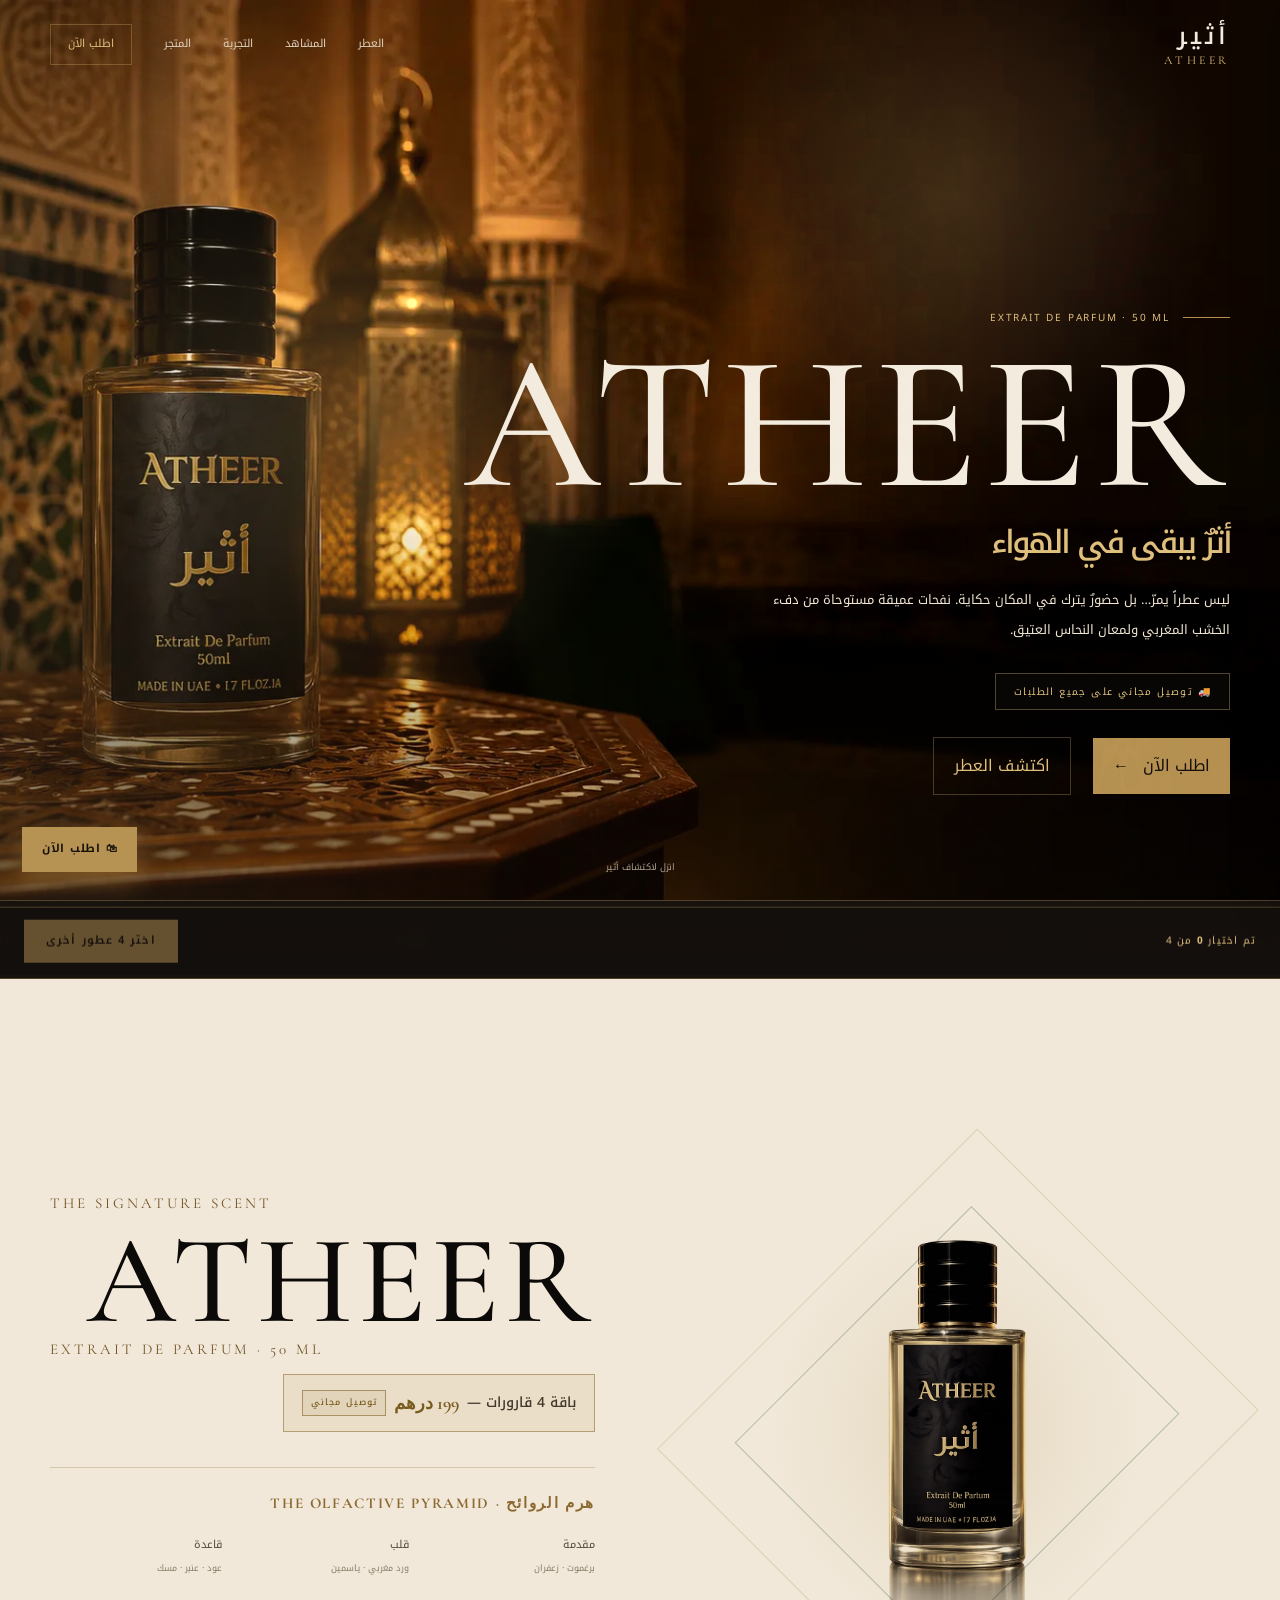
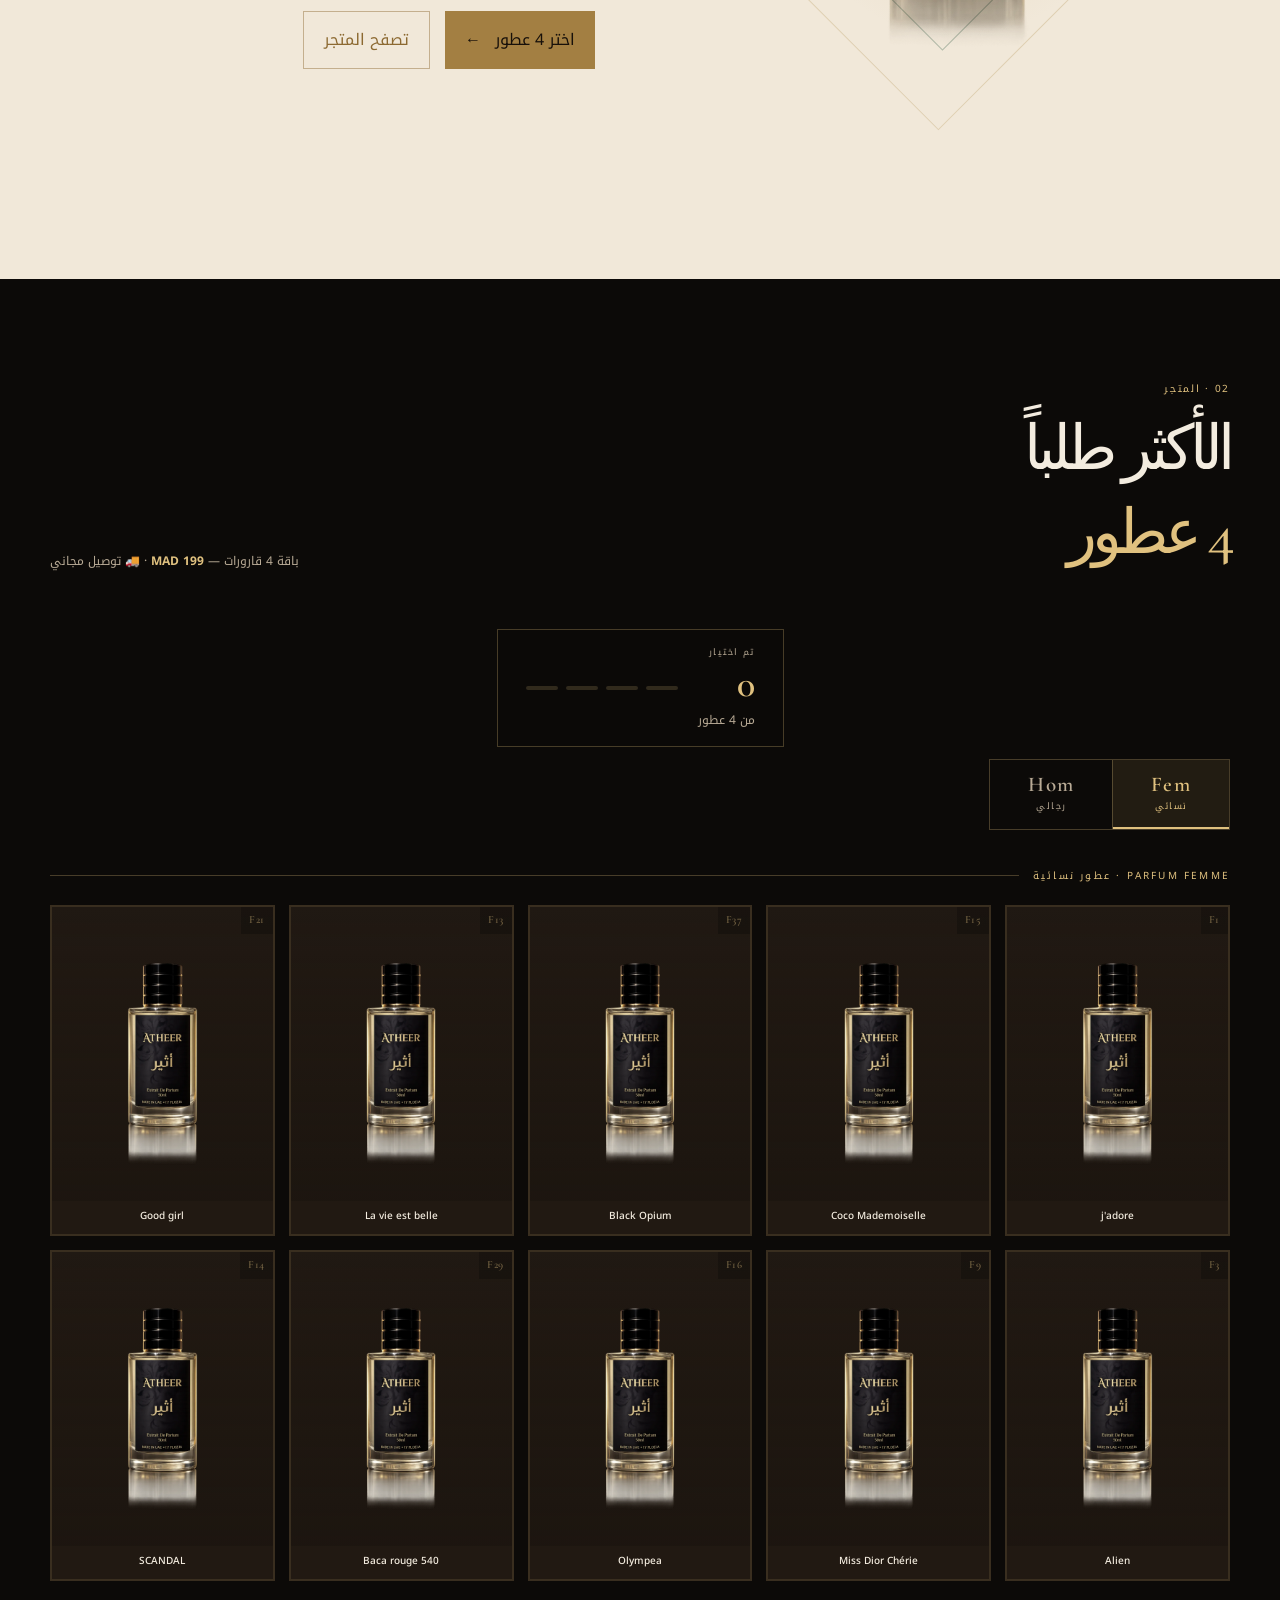
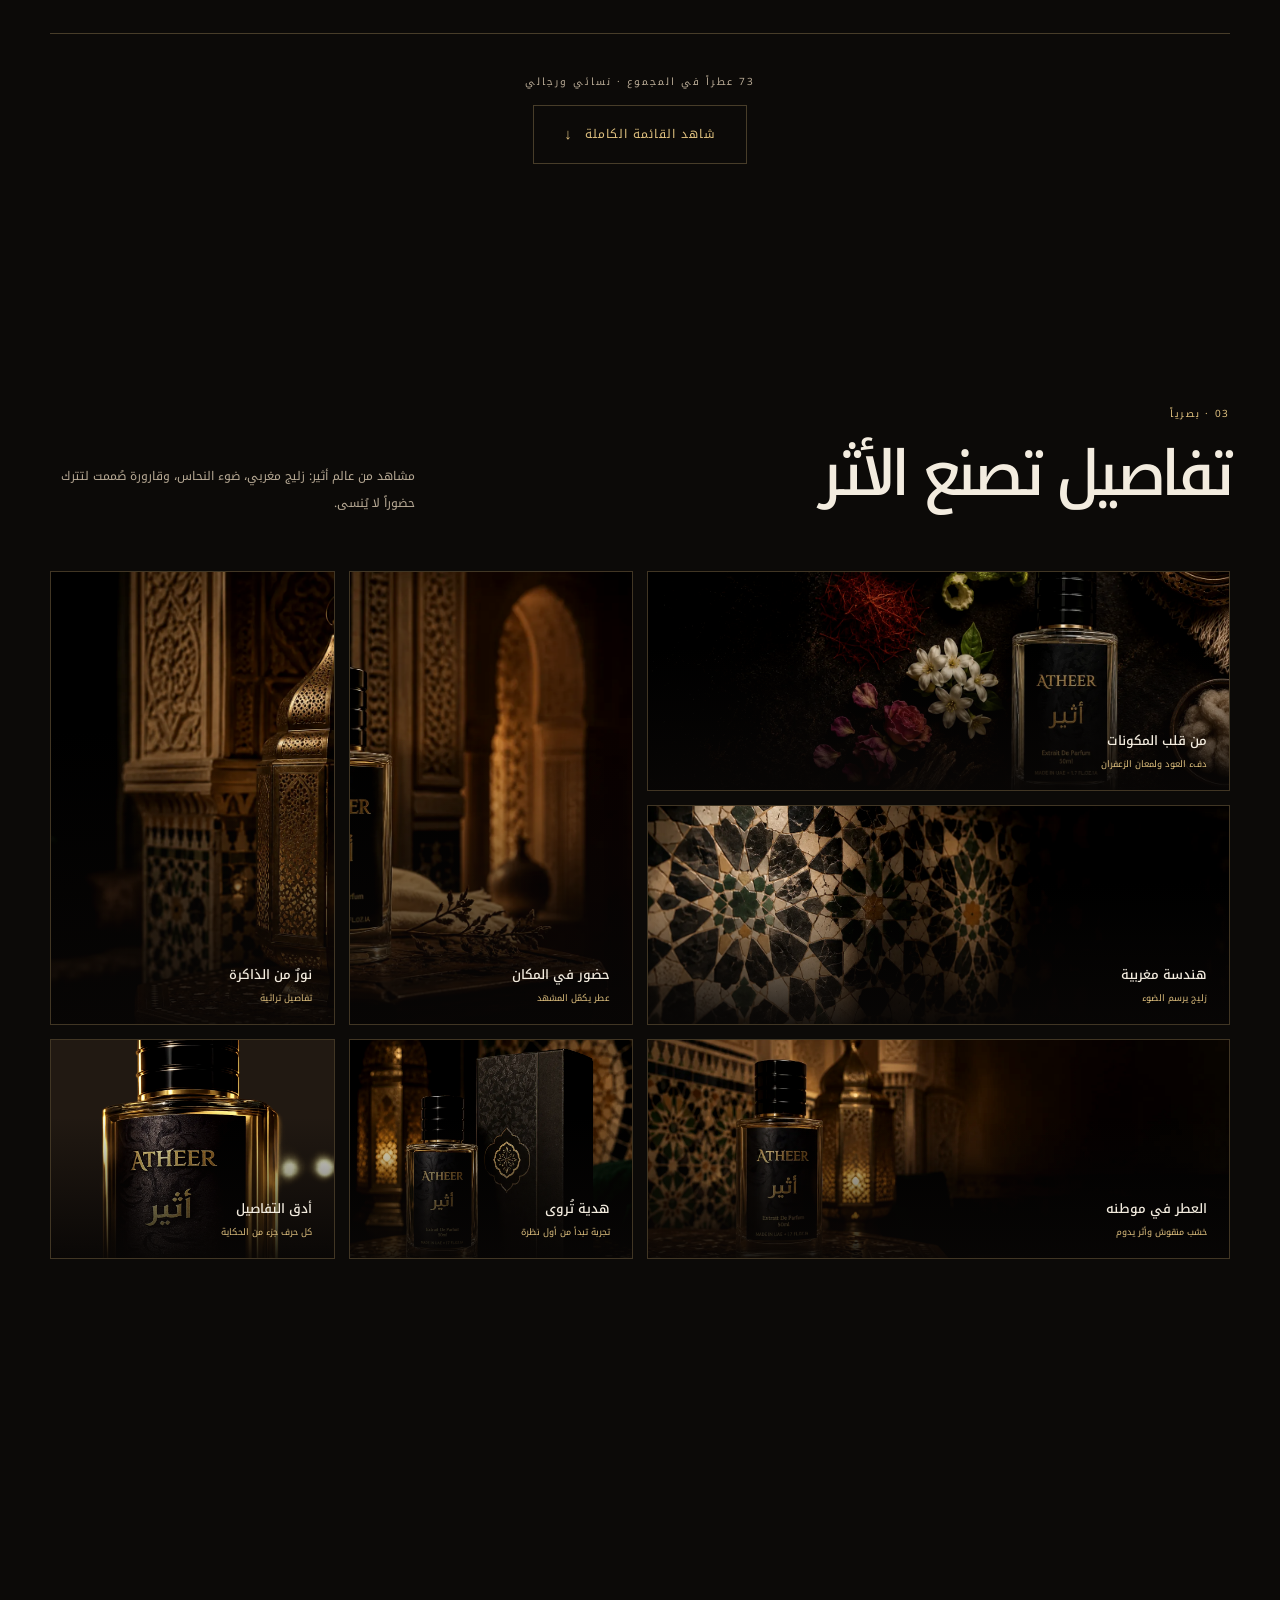
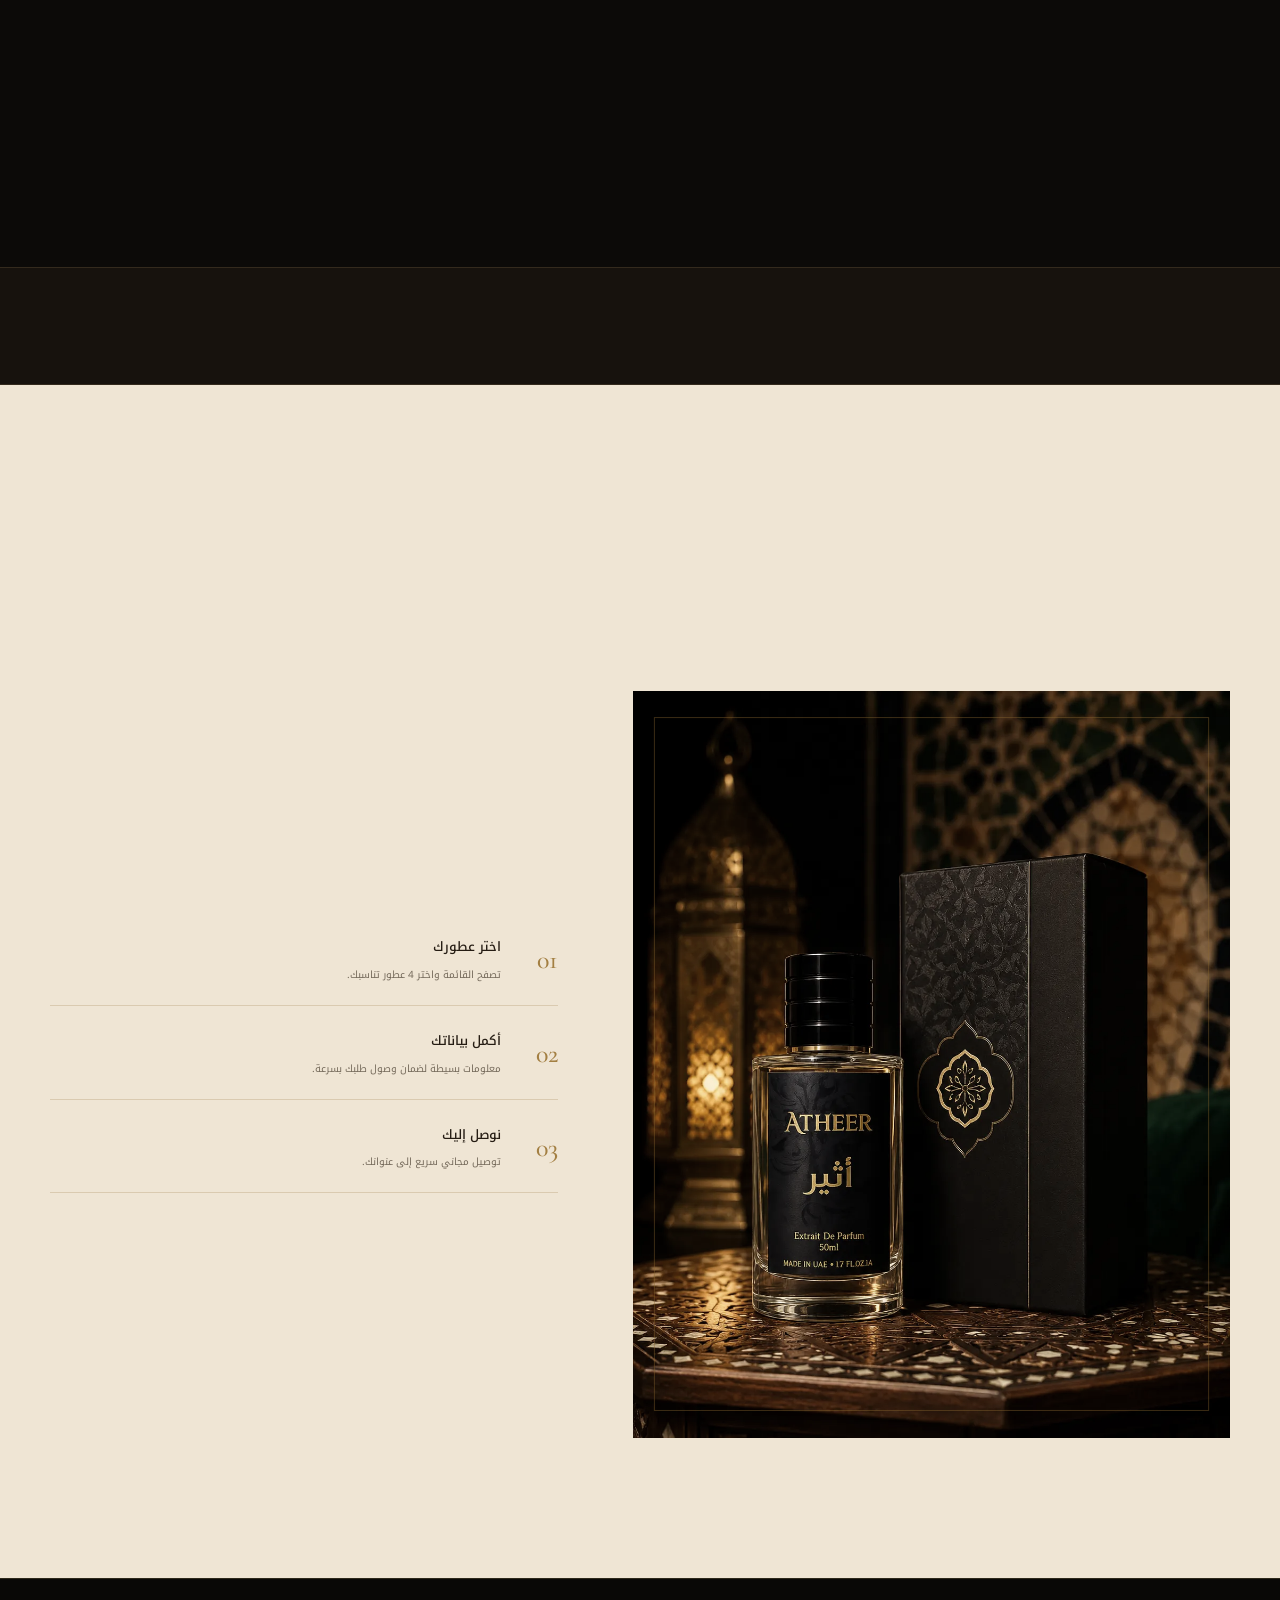
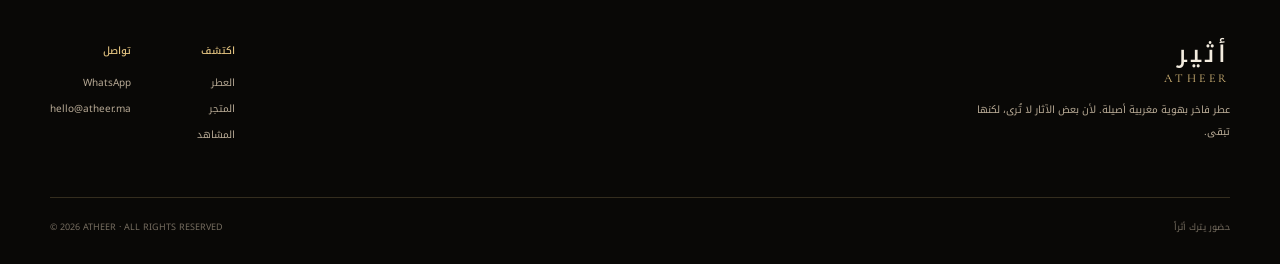
==== index.html @ 9c3ef802 "إصلاح شريط التمرير والألوان في قسم العطر" ====
<!doctype html>
<html lang="ar" dir="rtl">
  <head>
    <meta charset="UTF-8" />
    <meta name="viewport" content="width=device-width, initial-scale=1.0" />
    <meta name="theme-color" content="#0c0a08" />
    <meta name="description" content="أثير — عطر فاخر بهوية مغربية أصيلة. أثر يبقى في الهواء." />
    <title>أثير | أثر يبقى في الهواء</title>
    <link rel="preconnect" href="https://fonts.googleapis.com" />
    <link rel="preconnect" href="https://fonts.gstatic.com" crossorigin />
    <link href="https://fonts.googleapis.com/css2?family=Cormorant+Garamond:wght@500;600;700&family=Noto+Kufi+Arabic:wght@400;500;600;700&display=swap" rel="stylesheet" />
    <style>
      :root {
        --ink: #0c0a08;
        --ink-soft: #17120d;
        --ink-card: #211912;
        --cream: #f3ecdf;
        --muted: #b9ab96;
        --gold: #b79353;
        --gold-light: #e0c17f;
        --jade: #5d7c67;
        --line: rgba(224,193,127,0.28);
        --shadow: 0 26px 70px rgba(0,0,0,0.38);
        --radius: 0;
      }

      *,*::before,*::after { box-sizing: border-box; }
      html { scroll-behavior: smooth; }
      body { margin:0; overflow-x:hidden; background:var(--ink); color:var(--cream); font-family:"Noto Kufi Arabic",sans-serif; line-height:1.9; }
      body.menu-open { overflow:hidden; }
      a { color:inherit; text-decoration:none; }
      button { color:inherit; font:inherit; cursor:pointer; border:0; }
      .container { width:min(1180px,calc(100% - 56px)); margin:0 auto; }
      .serif { font-family:"Cormorant Garamond",serif; }
      img { display:block; max-width:100%; }

      /* ── Grain overlay ── */
      .grain { position:fixed; inset:0; z-index:20; pointer-events:none; opacity:.045; background-image:url("assets/webp/zellige-detail.webp"); background-size:720px; mix-blend-mode:soft-light; }

      /* ── Header ── */
      header { position:fixed; inset:0 0 auto; z-index:50; padding:23px 0; border-bottom:1px solid transparent; transition:.35s ease; }
      header.scrolled { padding:14px 0; border-color:rgba(224,193,127,.14); background:rgba(12,10,8,.92); backdrop-filter:blur(18px); }
      .nav { display:flex; align-items:center; justify-content:space-between; }
      .logo { display:inline-flex; flex-direction:column; line-height:1; }
      .logo strong { font-size:25px; font-weight:500; letter-spacing:.15em; }
      .logo small { margin-top:6px; color:var(--gold-light); direction:ltr; font-family:"Cormorant Garamond",serif; font-size:12px; letter-spacing:.3em; text-align:right; }
      .nav-links { display:flex; align-items:center; gap:32px; color:#ded3c0; font-size:11px; }
      .nav-links a { position:relative; transition:color .25s; }
      .nav-links a::after { position:absolute; right:0; bottom:-8px; width:0; height:1px; background:var(--gold-light); content:""; transition:width .3s; }
      .nav-links a:hover { color:var(--gold-light); }
      .nav-links a:hover::after { width:100%; }
      .nav-cta { padding:9px 17px; border:1px solid var(--line) !important; color:var(--gold-light); }
      .nav-cta::after { display:none !important; }
      .menu-toggle { display:none; padding:8px; background:none; color:var(--gold-light); font-size:21px; }

      /* ── Hero ── */
      .hero { position:relative; min-height:100svh; display:flex; align-items:flex-end; isolation:isolate; overflow:hidden; }
      .hero::before { position:absolute; inset:0; z-index:-2; background: linear-gradient(90deg,rgba(12,10,8,.5) 5%,rgba(12,10,8,.2) 47%,rgba(12,10,8,.04) 100%), linear-gradient(0deg,rgba(12,10,8,.58),rgba(12,10,8,.01) 67%), url("assets/webp/hero-atheer.webp") center/cover no-repeat; content:""; filter:brightness(1.7) saturate(1.08) contrast(1.06); }
      .hero::after { position:absolute; inset:0; z-index:-1; background: radial-gradient(circle at 28% 47%,rgba(224,193,127,.2),transparent 28%), radial-gradient(circle at 75% 22%,rgba(224,193,127,.18),transparent 22%), linear-gradient(90deg,rgba(224,193,127,.08),transparent 42%); content:""; mix-blend-mode:screen; }
      .hero-content { width:min(1180px,calc(100% - 56px)); margin:0 auto; padding-bottom:105px; }
      .eyebrow { display:flex; align-items:center; gap:13px; color:var(--gold-light); font-size:10px; letter-spacing:.18em; }
      .eyebrow::before { width:47px; height:1px; background:var(--gold); content:""; flex-shrink:0; }
      h1 { margin:28px 0 18px; color:var(--cream); font-size:clamp(86px,15vw,192px); font-weight:500; line-height:.72; letter-spacing:.03em; }
      h1 small { display:block; margin-top:25px; color:var(--gold-light); font-family:"Noto Kufi Arabic",sans-serif; font-size:clamp(17px,3vw,32px); letter-spacing:-.08em; line-height:1.5; }
      .hero-copy { max-width:470px; color:#f1e6d3; font-size:13px; line-height:2.35; text-shadow:0 2px 16px rgba(0,0,0,.55); }
      .hero-actions { display:flex; align-items:center; gap:22px; margin-top:27px; flex-wrap:wrap; }
      .hero-delivery-badge { display:inline-flex; align-items:center; gap:8px; margin-top:14px; padding:8px 18px; border:1px solid rgba(224,193,127,.35); background:rgba(12,10,8,.6); backdrop-filter:blur(8px); color:var(--gold-light); font-size:10px; letter-spacing:.14em; }

      /* ── Buttons ── */
      .gold-button,.ghost-button { display:inline-flex; align-items:center; gap:14px; padding:13px 20px; transition:.3s ease; font-family:"Noto Kufi Arabic",sans-serif; }
      .gold-button { background:var(--gold); color:#17100a; border:0; }
      .gold-button:hover { background:var(--gold-light); transform:translateY(-2px); }
      .ghost-button { border:1px solid var(--line); color:var(--gold-light); background:none; }
      .ghost-button:hover { border-color:var(--gold-light); background:rgba(224,193,127,.08); }

      /* ── CTA Strip ── */
      .cta-strip { padding:28px 0; background:var(--ink-soft); border-top:1px solid var(--line); border-bottom:1px solid var(--line); overflow:hidden; }
      .cta-strip-track { display:flex; gap:54px; animation:marquee 22s linear infinite; white-space:nowrap; width:max-content; }
      .cta-strip-track span { color:var(--gold-light); font-size:11px; letter-spacing:.15em; display:inline-flex; align-items:center; gap:18px; }
      .cta-strip-track span::after { width:5px; height:5px; background:var(--gold); content:""; border-radius:50%; display:inline-block; }
      @keyframes marquee { from{transform:translateX(0)} to{transform:translateX(-50%)} }

      /* ── Sections ── */
      .section { position:relative; padding:140px 0; }
      .section-dark { background:var(--ink); }
      .section-soft { background:#f1e8d9; color:var(--ink); }
      .section-heading { display:flex; align-items:flex-end; justify-content:space-between; gap:30px; margin-bottom:54px; }
      .section-label { color:var(--gold-light); font-size:10px; letter-spacing:.17em; }
      .section-soft .section-label { color:#8c6931; }
      .section-title { margin:10px 0 0; font-size:clamp(32px,5vw,62px); font-weight:500; line-height:1.35; letter-spacing:-.08em; }
      .section-intro { max-width:365px; margin:0; color:var(--muted); font-size:12px; line-height:2.25; }
      .section-soft .section-intro { color:#756a5b; }

      /* ── Product section ── */
      .product-wrap { display:grid; grid-template-columns:1fr 1fr; gap:90px; align-items:center; }
      .product-visual { position:relative; min-height:620px; display:grid; place-items:center; background:radial-gradient(ellipse at center,rgba(185,153,93,.2),transparent 48%); }
      .product-visual::before,.product-visual::after { position:absolute; border:1px solid rgba(185,153,93,.32); content:""; transform:rotate(45deg); }
      .product-visual::before { width:73%; height:73%; }
      .product-visual::after { width:54%; height:54%; border-color:rgba(93,124,103,.42); }
      .product-shot { position:relative; z-index:1; width:min(61%,390px); aspect-ratio:3/5; object-fit:cover; filter:saturate(.75) contrast(1.1); mix-blend-mode:multiply; }
      .product-subtitle { color:#735528; font-family:"Cormorant Garamond",serif; font-size:15px; letter-spacing:.2em; direction:ltr; }
      .product-name { margin:11px 0 0; color:var(--ink); font-family:"Cormorant Garamond",serif; font-size:clamp(76px,10vw,126px); font-weight:500; line-height:.85; letter-spacing:.04em; }
      .notes { margin-top:35px; padding-top:21px; border-top:1px solid rgba(140,105,49,.28); }
      .notes h3 { margin:0 0 17px; color:#8c6931; font-family:"Cormorant Garamond",serif; font-size:15px; letter-spacing:.11em; direction:ltr; text-align:right; }
      .note-grid { display:grid; grid-template-columns:repeat(3,1fr); gap:14px; }
      .note-grid div { color:#554a3d; font-size:11px; }
      .note-grid small { display:block; margin-top:5px; color:#8b7d69; font-size:9px; line-height:1.8; }
      .product-actions { display:flex; gap:15px; margin-top:34px; flex-wrap:wrap; }
      .section-soft .gold-button { background:#a37f42; }
      .section-soft .ghost-button { border-color:rgba(140,105,49,.45); color:#8c6931; }
      .price-bundle { display:inline-flex; align-items:center; flex-wrap:wrap; gap:8px; padding:11px 18px; border:1px solid rgba(140,105,49,.55); background:rgba(183,147,83,.12); font-size:14px; color:#403629; font-weight:500; margin-top:10px; }
      .price-bundle b { color:var(--gold-light); font-size:18px; font-family:"Cormorant Garamond",serif; }
      .delivery-tag { font-size:9px; letter-spacing:.12em; color:var(--gold); padding:3px 8px; border:1px solid rgba(183,147,83,.4); }
      .section-soft .price-bundle b { color:#7a5c1e; }
      .section-soft .delivery-tag { color:#7a5c1e; border-color:rgba(122,92,30,.55); background:rgba(122,92,30,.08); }

      /* ── Gallery ── */
      .gallery { padding:140px 0; background:var(--ink); }
      .gallery-grid { display:grid; grid-template-columns:repeat(12,1fr); grid-auto-rows:220px; gap:14px; }
      .gallery-card { position:relative; min-height:0; margin:0; overflow:hidden; border:1px solid rgba(224,193,127,.17); background:var(--ink-card); }
      .gallery-card img { width:100%; height:100%; object-fit:cover; filter:saturate(.82) contrast(1.06); transition:transform .8s cubic-bezier(.2,.7,.2,1),filter .8s ease; }
      .gallery-card:hover img { transform:scale(1.045); filter:saturate(1) contrast(1.08); }
      .gallery-card::after { position:absolute; inset:0; background:linear-gradient(180deg,transparent 35%,rgba(8,6,5,.92)); content:""; pointer-events:none; }
      .gallery-card figcaption { position:absolute; right:22px; bottom:17px; left:22px; z-index:1; display:flex; flex-direction:column; gap:2px; }
      .gallery-card strong { color:var(--cream); font-size:13px; font-weight:500; }
      .gallery-card span { color:var(--gold-light); font-size:9px; }
      .gallery-wide { grid-column:span 6; }
      .gallery-tall { grid-column:span 3; grid-row:span 2; }
      .gallery-square { grid-column:span 3; }

      /* ── Trust bar ── */
      .trust { padding:38px 0; border-top:1px solid rgba(224,193,127,.14); border-bottom:1px solid rgba(224,193,127,.14); background:var(--ink-soft); }
      .trust-grid { display:grid; grid-template-columns:repeat(4,1fr); gap:28px; }
      .trust-item { display:flex; align-items:center; gap:14px; padding-right:20px; border-right:1px solid var(--line); }
      .trust-item:first-child { border-right:0; padding-right:0; }
      .trust-icon { color:var(--gold-light); font-size:21px; }
      .trust-item b { display:block; font-size:11px; font-weight:500; }
      .trust-item small { display:block; margin-top:2px; color:var(--muted); font-size:8px; }

      /* ── Experience ── */
      .experience { padding:140px 0; background:#efe5d4; color:var(--ink); }
      .experience .section-title,.experience h2 { color:var(--ink); }
      .experience .section-intro { color:#756a5b; }
      .experience-grid { display:grid; grid-template-columns:1fr .85fr; gap:75px; align-items:center; }
      .experience-image { position:relative; min-height:500px; overflow:hidden; }
      .experience-image img { width:100%; height:100%; min-height:500px; object-fit:cover; filter:saturate(.75); }
      .experience-image::after { position:absolute; inset:0; border:1px solid rgba(140,105,49,.45); content:""; transform:scale(.93); pointer-events:none; }
      .experience-points { display:grid; gap:23px; }
      .experience-point { display:grid; grid-template-columns:42px 1fr; gap:15px; padding-bottom:20px; border-bottom:1px solid rgba(140,105,49,.22); }
      .experience-point b { color:#a37f42; font-family:"Cormorant Garamond",serif; font-size:26px; font-weight:500; }
      .experience-point strong { display:block; color:#251c13; font-size:13px; font-weight:500; }
      .experience-point small { display:block; margin-top:5px; color:#756a5b; font-size:10px; line-height:2; }

      /* ── Footer ── */
      footer { padding:62px 0 28px; border-top:1px solid rgba(224,193,127,.17); background:#090806; }
      .footer-top { display:flex; justify-content:space-between; gap:40px; padding-bottom:44px; border-bottom:1px solid rgba(224,193,127,.2); }
      .footer-copy { max-width:280px; margin-top:15px; color:var(--muted); font-size:10px; line-height:2.2; }
      .footer-links { display:flex; gap:66px; color:var(--muted); font-size:10px; }
      .footer-links h4 { margin:0 0 13px; color:var(--gold-light); font-weight:500; }
      .footer-links a { display:block; margin:7px 0; transition:color .2s; }
      .footer-links a:hover { color:var(--cream); }
      .footer-bottom { display:flex; justify-content:space-between; gap:20px; padding-top:21px; color:#766d60; direction:ltr; font-size:9px; }

      /* ── Reveal animation ── */
      .reveal { opacity:0; transform:translateY(22px); transition:opacity .75s ease,transform .75s ease; }
      .reveal.visible { opacity:1; transform:none; }

      /* ── Toast ── */
      .toast { position:fixed; left:50%; bottom:90px; z-index:400; padding:11px 18px; background:var(--cream); color:var(--ink); font-size:10px; box-shadow:var(--shadow); opacity:0; pointer-events:none; transform:translateX(-50%) translateY(14px); transition:.3s ease; white-space:nowrap; max-width:90vw; text-align:center; }
      .toast.show { opacity:1; transform:translateX(-50%) translateY(0); }

      /* ════════ CATALOG ════════ */
      .best-sellers { padding:100px 0; background:var(--ink); }

      /* Gender filter bar */
      .gender-filter-bar { display:flex; border:1px solid var(--line); width:fit-content; margin-bottom:36px; overflow:hidden; }
      .gf-tab { display:flex; flex-direction:column; align-items:center; gap:3px; padding:14px 38px; background:none; border:0; border-left:1px solid var(--line); color:var(--muted); transition:background .25s,color .25s; white-space:nowrap; }
      .gf-tab:last-child { border-left:0; }
      .gf-tab .gf-en { font-family:"Cormorant Garamond",serif; font-size:21px; font-weight:600; letter-spacing:.06em; line-height:1; }
      .gf-tab .gf-ar { font-size:9px; letter-spacing:.16em; }
      .gf-tab.active { background:rgba(183,147,83,.13); color:var(--gold-light); box-shadow:inset 0 -2px 0 var(--gold-light); }
      .gf-tab:hover:not(.active) { color:var(--cream); background:rgba(255,255,255,.03); }

      /* Gender sections */
      .gender-section { display:none; }
      .gender-section.active { display:block; }
      .gender-section-title { display:flex; align-items:center; gap:14px; margin:0 0 20px; color:var(--gold-light); font-size:10px; letter-spacing:.22em; text-transform:uppercase; }
      .gender-section-title::after { flex:1; height:1px; background:var(--line); content:""; }

      /* Perfume cards */
      .perfume-grid { display:grid; grid-template-columns:repeat(5,1fr); gap:14px; }
      .p-card { position:relative; background:var(--ink-card); border:2px solid rgba(224,193,127,.12); overflow:hidden; cursor:pointer; transition:border-color .25s,transform .25s; user-select:none; }
      .p-card:hover:not(.maxed) { border-color:rgba(224,193,127,.4); transform:translateY(-3px); }
      .p-card.selected { border-color:var(--gold-light); background:rgba(183,147,83,.1); }
      .p-card.maxed:not(.selected) { opacity:.4; cursor:not-allowed; }
      .p-card-img { display:block; width:100%; aspect-ratio:3/4; object-fit:contain; padding:12px 8px 6px; background:linear-gradient(180deg,rgba(33,25,18,.6),rgba(12,10,8,.2)); filter:saturate(.88); transition:filter .3s,transform .4s; pointer-events:none; }
      .p-card:hover:not(.maxed) .p-card-img { filter:saturate(1.05); transform:scale(1.03); }
      .p-card.selected .p-card-img { filter:saturate(1.1); }
      .p-card-num { position:absolute; top:0; right:0; background:rgba(12,10,8,.82); color:var(--gold-light); font-family:"Cormorant Garamond",serif; font-size:11px; font-weight:600; padding:3px 8px; letter-spacing:.05em; backdrop-filter:blur(4px); }
      .p-card-name { display:block; color:var(--cream); font-size:10px; font-weight:500; text-align:center; padding:7px 6px 11px; line-height:1.5; }
      .p-card-check { position:absolute; top:6px; left:6px; width:20px; height:20px; background:var(--gold-light); color:#17100a; border-radius:50%; display:none; align-items:center; justify-content:center; font-size:10px; font-weight:700; }
      .p-card.selected .p-card-check { display:flex; }

      /* Selection counter */
      .sel-counter-wrap { text-align:center; margin:32px 0 12px; }
      .sel-counter { display:inline-flex; align-items:center; gap:20px; padding:14px 28px; border:1px solid var(--line); background:rgba(12,10,8,.85); backdrop-filter:blur(12px); }
      .sel-counter-left { text-align:right; }
      .sel-counter-label { font-size:9px; color:var(--muted); letter-spacing:.14em; margin-bottom:4px; }
      .sel-counter-num { font-family:"Cormorant Garamond",serif; font-size:38px; font-weight:600; color:var(--gold-light); line-height:1; display:inline-block; }
      .sel-counter-num.bump { animation:numBump .4s ease; }
      @keyframes numBump { 0%{transform:scale(1)} 50%{transform:scale(1.45)} 100%{transform:scale(1)} }
      .sel-counter-suffix { font-size:12px; color:var(--muted); display:block; margin-top:2px; }
      .sel-dots { display:flex; gap:8px; }
      .sel-dot { width:32px; height:4px; background:rgba(224,193,127,.18); transition:background .35s; border-radius:2px; }
      .sel-dot.filled { background:var(--gold-light); }
      .sel-counter.complete { animation:completePulse 1.2s ease; }
      @keyframes completePulse { 0%,100%{box-shadow:none} 40%{box-shadow:0 0 0 6px rgba(224,193,127,.3),0 0 30px rgba(224,193,127,.18)} }
      .completion-msg { margin-top:14px; color:var(--gold-light); font-size:12px; letter-spacing:.14em; display:none; }
      .completion-msg.show { display:block; animation:fadeUp .5s ease; }
      @keyframes fadeUp { from{opacity:0;transform:translateY(8px)} to{opacity:1;transform:none} }

      /* View full list CTA */
      .view-full-list-wrap { text-align:center; margin-top:52px; padding-top:38px; border-top:1px solid var(--line); }
      .vfl-label { display:block; color:var(--muted); font-size:10px; letter-spacing:.2em; margin-bottom:14px; text-transform:uppercase; }
      .vfl-btn { display:inline-flex; align-items:center; gap:12px; padding:14px 30px; border:1px solid var(--line); background:none; color:var(--gold-light); font-family:"Noto Kufi Arabic",sans-serif; font-size:12px; letter-spacing:.08em; transition:background .25s,border-color .25s,transform .2s; }
      .vfl-btn:hover { background:rgba(183,147,83,.1); border-color:rgba(183,147,83,.5); transform:translateY(-2px); }
      .vfl-arrow { font-size:15px; transition:transform .35s cubic-bezier(.4,0,.2,1); display:inline-block; }
      .vfl-btn.open .vfl-arrow { transform:rotate(180deg); }

      /* ════════ FULL LIST ACCORDION ════════ */
      .full-list-section { background:#f5f0e8; color:#2a1f14; overflow:hidden; height:0; will-change:height; }
      .full-list-inner { padding:72px 0 100px; }
      .fl-label { color:#8c6931; font-size:10px; letter-spacing:.17em; text-transform:uppercase; }
      .fl-title { color:#1a1208; font-size:clamp(28px,4vw,52px); font-weight:500; margin:8px 0 10px; letter-spacing:-.06em; font-family:"Cormorant Garamond",serif; }
      .fl-intro { color:#756a5b; font-size:12px; line-height:2.2; margin:0 0 28px; max-width:560px; }
      .fl-cols { display:grid; grid-template-columns:1fr 1fr; gap:40px; }
      .fl-col h3 { font-size:12px; font-weight:700; color:#8c6931; letter-spacing:.18em; margin:0 0 16px; padding-bottom:10px; border-bottom:1px solid rgba(140,105,49,.25); text-transform:uppercase; }
      .fl-list { list-style:none; margin:0; padding:0; }
      .fl-item { display:flex; align-items:center; gap:10px; padding:7px 5px; border-bottom:1px solid rgba(140,105,49,.1); font-size:11px; color:#2a1f14; cursor:pointer; transition:background .15s,padding-right .15s; }
      .fl-item:hover { background:rgba(183,147,83,.12); padding-right:8px; }
      .fl-item:last-child { border-bottom:0; }
      .fl-item.fl-selected { background:rgba(183,147,83,.18); }
      .fl-num { color:#8c6931; min-width:30px; font-family:"Cormorant Garamond",serif; font-size:13px; font-weight:600; flex-shrink:0; }
      .fl-name { flex:1; }
      .fl-tick { color:#8c6931; font-size:11px; opacity:0; transition:opacity .2s; flex-shrink:0; }
      .fl-item.fl-selected .fl-tick { opacity:1; }
      .fl-skel { pointer-events:none; background:linear-gradient(90deg,#e6ddd1 25%,#f0e8df 50%,#e6ddd1 75%); background-size:200% 100%; animation:sk .9s ease infinite; border-radius:3px; height:24px; border:0 !important; color:transparent; }
      @keyframes sk { 0%{background-position:200% 0} 100%{background-position:-200% 0} }

      /* ════════ CART SIDEBAR (opens from RIGHT in RTL) ════════ */
      .cart-overlay { position:fixed; inset:0; z-index:95; background:rgba(0,0,0,.55); opacity:0; pointer-events:none; transition:opacity .3s; }
      .cart-overlay.open { opacity:1; pointer-events:all; }
      .cart-sidebar { position:fixed; top:0; right:0; bottom:0; z-index:96; width:min(380px,94vw); background:#14100d; border-left:1px solid var(--line); display:flex; flex-direction:column; transform:translateX(100%); transition:transform .35s cubic-bezier(.2,.7,.2,1); box-shadow:-4px 0 40px rgba(0,0,0,.4); }
      .cart-sidebar.open { transform:translateX(0); }
      .cart-head { display:flex; align-items:center; justify-content:space-between; padding:22px 24px; border-bottom:1px solid var(--line); }
      .cart-head h3 { margin:0; color:var(--cream); font-size:14px; font-weight:500; }
      .cart-close { background:none; color:var(--muted); font-size:18px; padding:4px 8px; transition:color .2s; }
      .cart-close:hover { color:var(--cream); }
      .cart-body { flex:1; overflow-y:auto; padding:16px 0; }
      .cart-empty-msg { text-align:center; padding:48px 24px; color:var(--muted); }
      .cart-empty-msg p { font-size:14px; margin:0 0 6px; }
      .cart-empty-msg small { font-size:10px; }
      .cart-list { list-style:none; margin:0; padding:0; }
      .cart-row { display:flex; align-items:center; gap:10px; padding:12px 24px; border-bottom:1px solid rgba(224,193,127,.1); }
      .cart-row-num { color:var(--gold-light); font-family:"Cormorant Garamond",serif; font-size:14px; font-weight:600; min-width:36px; flex-shrink:0; }
      .cart-row-name { color:var(--cream); font-size:12px; flex:1; }
      .cart-row-del { background:none; color:var(--muted); font-size:15px; padding:2px 6px; transition:color .2s; }
      .cart-row-del:hover { color:#e05a44; }
      .cart-foot { padding:20px 24px; border-top:1px solid var(--line); display:flex; flex-direction:column; gap:12px; }
      .cart-note { font-size:10px; color:var(--gold); min-height:16px; }
      .cart-total-row,.cart-del-row { display:flex; justify-content:space-between; font-size:12px; color:var(--cream); }
      .cart-total-row strong { color:var(--gold-light); font-family:"Cormorant Garamond",serif; font-size:20px; }
      .cart-wa-btn { width:100%; justify-content:center; }

      /* ════════ STICKY BAR ════════ */
      .sticky-bar { position:fixed; bottom:0; left:0; right:0; z-index:88; background:rgba(20,16,13,.97); border-top:1px solid var(--line); padding:12px 24px; display:flex; align-items:center; justify-content:space-between; gap:14px; transform:translateY(110%); transition:transform .4s cubic-bezier(.2,.7,.2,1); backdrop-filter:blur(12px); }
      .sticky-bar.visible { transform:translateY(0); }
      .sticky-bar-left { display:flex; flex-direction:column; gap:3px; min-width:0; flex:1; }
      .sticky-bar-count { font-size:10px; color:var(--gold-light); letter-spacing:.12em; white-space:nowrap; }
      .sticky-bar-names { font-size:10px; color:var(--muted); overflow:hidden; text-overflow:ellipsis; white-space:nowrap; }
      .sticky-proceed { padding:11px 22px; background:var(--gold); color:#17100a; font-family:"Noto Kufi Arabic",sans-serif; font-size:11px; font-weight:600; letter-spacing:.1em; transition:background .2s; white-space:nowrap; flex-shrink:0; }
      .sticky-proceed:hover:not(:disabled) { background:var(--gold-light); }
      .sticky-proceed:disabled { opacity:.5; cursor:not-allowed; }

      /* ════════ FLOATING "اطلب الآن" BUTTON ════════ */
      .order-now-float {
        position:fixed;
        bottom:28px;
        left:22px;
        z-index:90;
        display:flex;
        align-items:center;
        gap:9px;
        padding:12px 20px;
        background:var(--gold);
        color:#17100a;
        font-family:"Noto Kufi Arabic",sans-serif;
        font-size:11px;
        font-weight:700;
        letter-spacing:.07em;
        box-shadow:0 8px 28px rgba(183,147,83,.4);
        transition:transform .25s,background .25s,box-shadow .25s,bottom .35s cubic-bezier(.2,.7,.2,1);
        white-space:nowrap;
      }
      .order-now-float:hover { background:var(--gold-light); transform:translateY(-3px); box-shadow:0 14px 40px rgba(183,147,83,.5); }
      .on-badge { min-width:19px; height:19px; background:#17100a; color:var(--gold-light); border-radius:10px; display:flex; align-items:center; justify-content:center; font-size:10px; font-weight:700; padding:0 5px; }

      /* ════════ ORDER MODAL ════════ */
      .order-overlay { position:fixed; inset:0; z-index:200; background:rgba(0,0,0,.75); display:flex; align-items:center; justify-content:center; opacity:0; pointer-events:none; transition:opacity .3s; padding:16px; }
      .order-overlay.open { opacity:1; pointer-events:all; }
      .order-modal { width:min(520px,100%); background:#14100d; border:1px solid var(--line); box-shadow:0 32px 80px rgba(0,0,0,.65); display:flex; flex-direction:column; max-height:94vh; overflow-y:auto; transform:translateY(28px); transition:transform .35s cubic-bezier(.2,.7,.2,1); }
      .order-overlay.open .order-modal { transform:translateY(0); }
      .order-modal-head { display:flex; align-items:flex-start; justify-content:space-between; padding:24px 24px 18px; border-bottom:1px solid var(--line); gap:12px; }
      .order-modal-head h3 { margin:0; color:var(--cream); font-size:16px; font-weight:500; }
      .order-modal-head small { display:block; margin-top:5px; color:var(--muted); font-size:10px; }
      .order-modal-close { background:none; color:var(--muted); font-size:18px; padding:4px 8px; transition:color .2s; flex-shrink:0; }
      .order-modal-close:hover { color:var(--cream); }
      .order-modal-body { padding:24px; display:flex; flex-direction:column; gap:14px; }
      .order-summary-box { padding:16px 18px; background:rgba(183,147,83,.1); border:1px solid rgba(183,147,83,.25); font-size:12px; color:var(--muted); line-height:2; }
      .order-summary-box strong.summary-title { color:var(--gold-light); display:block; margin-bottom:8px; font-size:13px; }
      .form-row { display:grid; grid-template-columns:1fr 1fr; gap:12px; }
      .form-field { display:flex; flex-direction:column; gap:6px; }
      .form-field label { font-size:10px; color:var(--gold-light); letter-spacing:.1em; }
      .form-field input { background:rgba(255,255,255,.04); border:1px solid var(--line); color:var(--cream); font-family:"Noto Kufi Arabic",sans-serif; font-size:12px; padding:11px 13px; outline:none; transition:border-color .2s; width:100%; }
      .form-field input:focus { border-color:var(--gold-light); background:rgba(255,255,255,.06); }
      .form-field input::placeholder { color:rgba(179,163,140,.4); font-size:11px; }
      .req { color:#e05a44; margin-right:2px; }
      .order-submit-btn { width:100%; padding:15px; background:var(--gold); color:#17100a; font-family:"Noto Kufi Arabic",sans-serif; font-size:13px; font-weight:700; letter-spacing:.1em; transition:background .25s,transform .2s; display:flex; align-items:center; justify-content:center; gap:10px; margin-top:6px; }
      .order-submit-btn:hover { background:var(--gold-light); transform:translateY(-1px); }
      .order-submit-btn:disabled { opacity:.5; cursor:not-allowed; transform:none; }

      /* ════════ RESPONSIVE ════════ */
      @media (max-width:850px) {
        .container,.hero-content { width:min(100% - 36px,620px); }
        .nav-links { position:fixed; inset:0; display:none; flex-direction:column; align-items:stretch; justify-content:center; gap:25px; padding:100px 36px 40px; background:rgba(12,10,8,.98); font-size:15px; text-align:center; }
        .nav-links.open { display:flex; }
        .nav-cta { text-align:center; }
        .menu-toggle { position:relative; z-index:2; display:block; }
        .hero { min-height:100svh; }
        .hero::before { background: linear-gradient(180deg,rgba(12,10,8,.04) 0%,rgba(12,10,8,.08) 30%,rgba(12,10,8,.58) 69%,rgba(12,10,8,.84) 100%), url("assets/webp/atheer-gift-set.webp") center 18%/cover no-repeat; filter:brightness(1.55) saturate(1.06) contrast(1.04); }
        .hero-content { width:min(100% - 28px,620px); padding-bottom:52px; }
        .eyebrow { gap:8px; font-size:8px; letter-spacing:.12em; }
        .eyebrow::before { width:27px; }
        h1 { margin:20px 0 16px; font-size:clamp(64px,22vw,100px); line-height:.78; }
        h1 small { margin-top:16px; font-size:clamp(15px,4.4vw,19px); }
        .hero-copy { max-width:100%; font-size:10px; line-height:2.1; }
        .hero-actions { gap:10px; margin-top:19px; }
        .gold-button,.ghost-button { gap:9px; padding:10px 12px; font-size:9px; }
        .section,.gallery,.experience { padding:82px 0; }
        .section-heading { display:block; margin-bottom:35px; }
        .section-intro { margin-top:15px; font-size:11px; }
        .product-wrap,.experience-grid { grid-template-columns:1fr; gap:48px; }
        .product-visual { min-height:420px; }
        .product-shot { width:62%; max-width:260px; }
        .product-name { font-size:67px; }
        .note-grid { gap:8px; }
        .note-grid div { font-size:10px; }
        .gallery-grid { grid-template-columns:repeat(2,1fr); grid-auto-rows:170px; gap:9px; }
        .gallery-wide { grid-column:span 2; }
        .gallery-tall { grid-column:span 1; grid-row:span 2; }
        .gallery-square { grid-column:span 1; }
        .gallery-card figcaption { right:12px; bottom:11px; left:12px; }
        .gallery-card strong { font-size:10px; }
        .trust-grid { grid-template-columns:1fr 1fr; gap:20px; }
        .trust-item,.trust-item:first-child { padding:0; border:0; }
        .footer-top { display:block; }
        .footer-links { flex-wrap:wrap; gap:34px; margin-top:34px; }
        .footer-bottom { display:block; line-height:2.1; }
        /* Catalog mobile */
        .best-sellers { padding:72px 0; }
        .perfume-grid { grid-template-columns:repeat(2,1fr); gap:10px; }
        .p-card-name { font-size:9px; }
        .gf-tab { padding:11px 24px; }
        .gf-tab .gf-en { font-size:18px; }
        .fl-cols { grid-template-columns:1fr; gap:20px; }
        .full-list-inner { padding:52px 0 72px; }
        .sel-counter { padding:12px 18px; gap:14px; }
        .sticky-bar { padding:10px 16px; }
        .order-now-float { bottom:24px; left:14px; padding:11px 16px; font-size:10px; }
        .form-row { grid-template-columns:1fr; }
        .order-modal-body { padding:18px 16px; }
      }

      @media (max-width:420px) {
        .perfume-grid { grid-template-columns:repeat(2,1fr); gap:8px; }
        .p-card-name { font-size:8px; padding:5px 4px 8px; }
        .p-card-num { font-size:10px; padding:2px 6px; }
      }

      @media (prefers-reduced-motion:reduce) {
        *,*::before,*::after { scroll-behavior:auto !important; animation-duration:.01ms !important; transition-duration:.01ms !important; }
      }
    </style>
  </head>
  <body>
    <div class="grain" aria-hidden="true"></div>

    <header id="site-header">
      <div class="container nav">
        <a class="logo" href="#top">
          <strong>أثير</strong>
          <small>ATHEER</small>
        </a>
        <nav class="nav-links" id="site-nav">
          <a href="#perfume">العطر</a>
          <a href="#gallery">المشاهد</a>
          <a href="#experience">التجربة</a>
          <a href="#catalog">المتجر</a>
          <a class="nav-cta" href="#catalog">اطلب الآن</a>
        </nav>
        <button class="menu-toggle" type="button" aria-label="فتح القائمة" aria-controls="site-nav" aria-expanded="false">☰</button>
      </div>
    </header>

    <main id="top">

      <!-- HERO -->
      <section class="hero" aria-labelledby="hero-title">
        <div class="hero-content reveal">
          <div class="eyebrow">EXTRAIT DE PARFUM · 50 ML</div>
          <h1 class="serif" id="hero-title">ATHEER<small>أثرٌ يبقى في الهواء</small></h1>
          <p class="hero-copy">ليس عطراً يمرّ… بل حضورٌ يترك في المكان حكاية. نفحات عميقة مستوحاة من دفء الخشب المغربي ولمعان النحاس العتيق.</p>
          <div class="hero-delivery-badge">🚚 توصيل مجاني على جميع الطلبات</div>
          <div class="hero-actions">
            <a class="gold-button" href="#catalog">اطلب الآن <span>←</span></a>
            <a class="ghost-button" href="#perfume">اكتشف العطر</a>
          </div>
        </div>
        <div class="hero-scroll" style="position:absolute;right:50%;bottom:24px;display:flex;align-items:center;gap:12px;color:var(--muted);font-size:9px;transform:translateX(50%)">انزل لاكتشاف أثير</div>
      </section>

      <!-- CTA STRIP -->
      <div class="cta-strip" aria-hidden="true">
        <div class="cta-strip-track">
          <span>جرب شبيه الأصلي بثمن مناسب</span>
          <span>عش تجربة العطر الأصلي</span>
          <span>بركا ما تنفق بزاف ديال المال وانتِ عندك أثير</span>
          <span>🚚 توصيل مجاني على جميع الطلبات</span>
          <span>باقة 4 قارورات · 199 درهم · توصيل مجاني</span>
          <span>جرب شبيه الأصلي بثمن مناسب</span>
          <span>عش تجربة العطر الأصلي</span>
          <span>بركا ما تنفق بزاف ديال المال وانتِ عندك أثير</span>
          <span>🚚 توصيل مجاني على جميع الطلبات</span>
          <span>باقة 4 قارورات · 199 درهم · توصيل مجاني</span>
        </div>
      </div>

      <!-- PRODUCT -->
      <section class="section section-soft" id="perfume" aria-labelledby="perfume-title">
        <div class="container product-wrap">
          <div class="product-visual reveal">
            <img class="product-shot" src="assets/webp/atheer-cutout.webp" alt="قارورة عطر أثير" decoding="async" />
          </div>
          <div class="product-copy reveal">
            <div class="product-subtitle">THE SIGNATURE SCENT</div>
            <h2 class="product-name" id="perfume-title">ATHEER</h2>
            <div class="product-subtitle">EXTRAIT DE PARFUM · 50 ML</div>
            <div class="price-bundle">باقة 4 قارورات — <b>199 درهم</b> <span class="delivery-tag">توصيل مجاني</span></div>
            <div class="notes">
              <h3>THE OLFACTIVE PYRAMID · هرم الروائح</h3>
              <div class="note-grid">
                <div>مقدمة<small>برغموت · زعفران</small></div>
                <div>قلب<small>ورد مغربي · ياسمين</small></div>
                <div>قاعدة<small>عود · عنبر · مسك</small></div>
              </div>
            </div>
            <div class="product-actions">
              <button class="gold-button" id="product-add-btn" type="button">اختر 4 عطور <span>←</span></button>
              <button class="ghost-button" type="button" onclick="document.getElementById('catalog').scrollIntoView({behavior:'smooth'})">تصفح المتجر</button>
            </div>
          </div>
        </div>
      </section>

      <!-- CATALOG -->
      <section class="best-sellers" id="catalog" aria-labelledby="catalog-title">
        <div class="container">

          <div class="section-heading reveal">
            <div>
              <div class="section-label">02 · المتجر</div>
              <h2 class="section-title serif" id="catalog-title">الأكثر طلباً<br/><span style="color:var(--gold-light)">4 عطور</span></h2>
            </div>
            <p class="section-intro">باقة 4 قارورات — <strong style="color:var(--gold-light)">199 MAD</strong> · 🚚 توصيل مجاني</p>
          </div>

          <!-- Selection counter -->
          <div class="sel-counter-wrap reveal">
            <div class="sel-counter" id="sel-counter">
              <div class="sel-counter-left">
                <div class="sel-counter-label">تم اختيار</div>
                <div><span class="sel-counter-num" id="sel-count-num">0</span><span class="sel-counter-suffix">من 4 عطور</span></div>
              </div>
              <div class="sel-dots">
                <div class="sel-dot" id="dot-0"></div>
                <div class="sel-dot" id="dot-1"></div>
                <div class="sel-dot" id="dot-2"></div>
                <div class="sel-dot" id="dot-3"></div>
              </div>
            </div>
            <div class="completion-msg" id="completion-msg">✦ &nbsp;اخترت باقتك الكاملة!&nbsp; ✦</div>
          </div>

          <!-- Gender filter tabs -->
          <div class="gender-filter-bar reveal" role="tablist">
            <button class="gf-tab active" data-gender="femme" role="tab" aria-selected="true">
              <span class="gf-en">Fem</span><span class="gf-ar">نسائي</span>
            </button>
            <button class="gf-tab" data-gender="homme" role="tab" aria-selected="false">
              <span class="gf-en">Hom</span><span class="gf-ar">رجالي</span>
            </button>
          </div>

          <!-- Femme grid -->
          <div class="gender-section active" id="section-femme" role="tabpanel">
            <div class="gender-section-title">Parfum Femme · عطور نسائية</div>
            <div class="perfume-grid reveal" id="grid-femme">
              <div class="p-card" data-name="j'adore" data-num="F1"><div class="p-card-check">✓</div><span class="p-card-num">F1</span><img class="p-card-img" src="assets/webp/atheer-cutout.webp" alt="j'adore" loading="lazy"/><span class="p-card-name">j'adore</span></div>
              <div class="p-card" data-name="Coco Mademoiselle" data-num="F15"><div class="p-card-check">✓</div><span class="p-card-num">F15</span><img class="p-card-img" src="assets/webp/atheer-cutout.webp" alt="Coco Mademoiselle" loading="lazy"/><span class="p-card-name">Coco Mademoiselle</span></div>
              <div class="p-card" data-name="Black Opium" data-num="F37"><div class="p-card-check">✓</div><span class="p-card-num">F37</span><img class="p-card-img" src="assets/webp/atheer-cutout.webp" alt="Black Opium" loading="lazy"/><span class="p-card-name">Black Opium</span></div>
              <div class="p-card" data-name="La vie est belle" data-num="F13"><div class="p-card-check">✓</div><span class="p-card-num">F13</span><img class="p-card-img" src="assets/webp/atheer-cutout.webp" alt="La vie est belle" loading="lazy"/><span class="p-card-name">La vie est belle</span></div>
              <div class="p-card" data-name="Good girl" data-num="F21"><div class="p-card-check">✓</div><span class="p-card-num">F21</span><img class="p-card-img" src="assets/webp/atheer-cutout.webp" alt="Good girl" loading="lazy"/><span class="p-card-name">Good girl</span></div>
              <div class="p-card" data-name="Alien" data-num="F3"><div class="p-card-check">✓</div><span class="p-card-num">F3</span><img class="p-card-img" src="assets/webp/atheer-cutout.webp" alt="Alien" loading="lazy"/><span class="p-card-name">Alien</span></div>
              <div class="p-card" data-name="Miss Dior Chérie" data-num="F9"><div class="p-card-check">✓</div><span class="p-card-num">F9</span><img class="p-card-img" src="assets/webp/atheer-cutout.webp" alt="Miss Dior Chérie" loading="lazy"/><span class="p-card-name">Miss Dior Chérie</span></div>
              <div class="p-card" data-name="Olympea" data-num="F16"><div class="p-card-check">✓</div><span class="p-card-num">F16</span><img class="p-card-img" src="assets/webp/atheer-cutout.webp" alt="Olympea" loading="lazy"/><span class="p-card-name">Olympea</span></div>
              <div class="p-card" data-name="Baca rouge 540" data-num="F29"><div class="p-card-check">✓</div><span class="p-card-num">F29</span><img class="p-card-img" src="assets/webp/atheer-cutout.webp" alt="Baca rouge 540" loading="lazy"/><span class="p-card-name">Baca rouge 540</span></div>
              <div class="p-card" data-name="SCANDAL" data-num="F14"><div class="p-card-check">✓</div><span class="p-card-num">F14</span><img class="p-card-img" src="assets/webp/atheer-cutout.webp" alt="SCANDAL" loading="lazy"/><span class="p-card-name">SCANDAL</span></div>
            </div>
          </div>

          <!-- Homme grid -->
          <div class="gender-section" id="section-homme" role="tabpanel">
            <div class="gender-section-title">Parfum Homme · عطور رجالية</div>
            <div class="perfume-grid reveal" id="grid-homme">
              <div class="p-card" data-name="Sauvage" data-num="H1"><div class="p-card-check">✓</div><span class="p-card-num">H1</span><img class="p-card-img" src="assets/webp/atheer-cutout.webp" alt="Sauvage" loading="lazy"/><span class="p-card-name">Sauvage</span></div>
              <div class="p-card" data-name="Bleu de Chanel" data-num="H2"><div class="p-card-check">✓</div><span class="p-card-num">H2</span><img class="p-card-img" src="assets/webp/atheer-cutout.webp" alt="Bleu de Chanel" loading="lazy"/><span class="p-card-name">Bleu de Chanel</span></div>
              <div class="p-card" data-name="One Million" data-num="H3"><div class="p-card-check">✓</div><span class="p-card-num">H3</span><img class="p-card-img" src="assets/webp/atheer-cutout.webp" alt="One Million" loading="lazy"/><span class="p-card-name">One Million</span></div>
              <div class="p-card" data-name="Invictus" data-num="H4"><div class="p-card-check">✓</div><span class="p-card-num">H4</span><img class="p-card-img" src="assets/webp/atheer-cutout.webp" alt="Invictus" loading="lazy"/><span class="p-card-name">Invictus</span></div>
              <div class="p-card" data-name="Aventus – Creed" data-num="H30"><div class="p-card-check">✓</div><span class="p-card-num">H30</span><img class="p-card-img" src="assets/webp/atheer-cutout.webp" alt="Aventus – Creed" loading="lazy"/><span class="p-card-name">Aventus – Creed</span></div>
              <div class="p-card" data-name="Eros – Versace" data-num="H5"><div class="p-card-check">✓</div><span class="p-card-num">H5</span><img class="p-card-img" src="assets/webp/atheer-cutout.webp" alt="Eros – Versace" loading="lazy"/><span class="p-card-name">Eros – Versace</span></div>
              <div class="p-card" data-name="Acqua Di Gió – Giorgio Armani" data-num="H27"><div class="p-card-check">✓</div><span class="p-card-num">H27</span><img class="p-card-img" src="assets/webp/atheer-cutout.webp" alt="Acqua Di Gió" loading="lazy"/><span class="p-card-name">Acqua Di Gió</span></div>
              <div class="p-card" data-name="Tom Ford Black Orchid" data-num="H23"><div class="p-card-check">✓</div><span class="p-card-num">H23</span><img class="p-card-img" src="assets/webp/atheer-cutout.webp" alt="Tom Ford Black Orchid" loading="lazy"/><span class="p-card-name">Tom Ford Black Orchid</span></div>
              <div class="p-card" data-name="Boss Bottled" data-num="H32"><div class="p-card-check">✓</div><span class="p-card-num">H32</span><img class="p-card-img" src="assets/webp/atheer-cutout.webp" alt="Boss Bottled" loading="lazy"/><span class="p-card-name">Boss Bottled</span></div>
              <div class="p-card" data-name="Yves Saint Laurent (Y)" data-num="H17"><div class="p-card-check">✓</div><span class="p-card-num">H17</span><img class="p-card-img" src="assets/webp/atheer-cutout.webp" alt="Yves Saint Laurent (Y)" loading="lazy"/><span class="p-card-name">Yves Saint Laurent (Y)</span></div>
            </div>
          </div>

          <!-- View full list -->
          <div class="view-full-list-wrap reveal">
            <span class="vfl-label">73 عطراً في المجموع · نسائي ورجالي</span>
            <button class="vfl-btn" id="vfl-btn" type="button">
              شاهد القائمة الكاملة <span class="vfl-arrow">↓</span>
            </button>
          </div>
        </div>
      </section>

      <!-- FULL LIST ACCORDION -->
      <section class="full-list-section" id="full-list" aria-label="القائمة الكاملة للعطور">
        <div class="full-list-inner">
          <div class="container">
            <div class="fl-label">القائمة الشاملة</div>
            <h2 class="fl-title">كل العطور المتاحة</h2>
            <p class="fl-intro">اضغط على أي عطر لإضافته مباشرة إلى اختيارك</p>
            <div class="fl-cols">
              <div class="fl-col">
                <h3>Parfums Femme · نسائي</h3>
                <ul class="fl-list" id="fl-femme"></ul>
              </div>
              <div class="fl-col">
                <h3>Parfums Homme · رجالي</h3>
                <ul class="fl-list" id="fl-homme"></ul>
              </div>
            </div>
          </div>
        </div>
      </section>

      <!-- GALLERY -->
      <section class="gallery" id="gallery" aria-labelledby="gallery-title">
        <div class="container">
          <div class="section-heading reveal">
            <div>
              <div class="section-label">03 · بصرياً</div>
              <h2 class="section-title" id="gallery-title">تفاصيل تصنع الأثر</h2>
            </div>
            <p class="section-intro">مشاهد من عالم أثير: زليج مغربي، ضوء النحاس، وقارورة صُممت لتترك حضوراً لا يُنسى.</p>
          </div>
          <div class="gallery-grid">
            <figure class="gallery-card gallery-wide reveal"><img src="assets/webp/atheer-flatlay.webp" alt="قارورة أثير محاطة بالحمضيات" loading="lazy"/><figcaption><strong>من قلب المكونات</strong><span>دفء العود ولمعان الزعفران</span></figcaption></figure>
            <figure class="gallery-card gallery-tall reveal"><img src="assets/webp/atheer-moroccan-room.webp" alt="قارورة أثير في مساحة مغربية" loading="lazy"/><figcaption><strong>حضور في المكان</strong><span>عطر يكمّل المشهد</span></figcaption></figure>
            <figure class="gallery-card gallery-tall reveal"><img src="assets/webp/moroccan-lantern.webp" alt="فانوس مغربي نحاسي" loading="lazy"/><figcaption><strong>نورٌ من الذاكرة</strong><span>تفاصيل تراثية</span></figcaption></figure>
            <figure class="gallery-card gallery-wide reveal"><img src="assets/webp/zellige-detail.webp" alt="زليج مغربي" loading="lazy"/><figcaption><strong>هندسة مغربية</strong><span>زليج يرسم الضوء</span></figcaption></figure>
            <figure class="gallery-card gallery-wide reveal"><img src="assets/webp/hero-atheer.webp" alt="قارورة أثير على طاولة مغربية" loading="lazy"/><figcaption><strong>العطر في موطنه</strong><span>خشب منقوش وأثر يدوم</span></figcaption></figure>
            <figure class="gallery-card gallery-square reveal"><img src="assets/webp/atheer-gift-set.webp" alt="مجموعة عطر أثير" loading="lazy"/><figcaption><strong>هدية تُروى</strong><span>تجربة تبدأ من أول نظرة</span></figcaption></figure>
            <figure class="gallery-card gallery-square reveal"><img src="assets/webp/atheer-closeup.webp" alt="تفاصيل قارورة أثير" loading="lazy"/><figcaption><strong>أدق التفاصيل</strong><span>كل حرف جزء من الحكاية</span></figcaption></figure>
            <figure class="gallery-card gallery-tall reveal"><img src="assets/webp/atheer-cutout.webp" alt="قارورة أثير" loading="lazy"/><figcaption><strong>التوقيع</strong><span>قنينة صُممت لتبقى في الذاكرة</span></figcaption></figure>
          </div>
        </div>
      </section>

      <!-- TRUST -->
      <section class="trust" aria-label="مزايا أثير">
        <div class="container trust-grid">
          <div class="trust-item reveal"><span class="trust-icon">✦</span><div><b>أصالة 100%</b><small>منتج موثوق ومختار بعناية</small></div></div>
          <div class="trust-item reveal"><span class="trust-icon">◈</span><div><b>تعبئة يدوية</b><small>كل قارورة تحضر بشغف</small></div></div>
          <div class="trust-item reveal"><span class="trust-icon">↗</span><div><b>توصيل سريع</b><small>إلى بابك بعناية</small></div></div>
          <div class="trust-item reveal"><span class="trust-icon">∞</span><div><b>ثبات يدوم</b><small>أثر يرافقك طوال اليوم</small></div></div>
        </div>
      </section>

      <!-- EXPERIENCE -->
      <section class="experience" id="experience" aria-labelledby="experience-title">
        <div class="container">
          <div class="section-heading reveal">
            <div>
              <div class="section-label">04 · تجربة أثير</div>
              <h2 class="section-title" id="experience-title">العطر بين يديك</h2>
            </div>
            <p class="section-intro">من أول نظرة إلى لحظة الوصول، صُممت تجربة أثير لتكون هادئة، واضحة، وتليق بفخامة المنتج.</p>
          </div>
          <div class="experience-grid">
            <div class="experience-image reveal"><img src="assets/webp/atheer-gift-set.webp" alt="تجربة تقديم عطر أثير" loading="lazy"/></div>
            <div class="experience-points reveal">
              <div class="experience-point"><b>01</b><span><strong>اختر عطورك</strong><small>تصفح القائمة واختر 4 عطور تناسبك.</small></span></div>
              <div class="experience-point"><b>02</b><span><strong>أكمل بياناتك</strong><small>معلومات بسيطة لضمان وصول طلبك بسرعة.</small></span></div>
              <div class="experience-point"><b>03</b><span><strong>نوصل إليك</strong><small>توصيل مجاني سريع إلى عنوانك.</small></span></div>
            </div>
          </div>
        </div>
      </section>
    </main>

    <!-- FOOTER -->
    <footer id="contact">
      <div class="container">
        <div class="footer-top">
          <div>
            <a class="logo" href="#top"><strong>أثير</strong><small>ATHEER</small></a>
            <p class="footer-copy">عطر فاخر بهوية مغربية أصيلة. لأن بعض الآثار لا تُرى، لكنها تبقى.</p>
          </div>
          <div class="footer-links">
            <div><h4>اكتشف</h4><a href="#perfume">العطر</a><a href="#catalog">المتجر</a><a href="#gallery">المشاهد</a></div>
            <div><h4>تواصل</h4><a href="https://wa.me/212661852411" target="_blank" rel="noopener">WhatsApp</a><a href="mailto:hello@atheer.ma">hello@atheer.ma</a></div>
          </div>
        </div>
        <div class="footer-bottom"><span>© 2026 ATHEER · ALL RIGHTS RESERVED</span><span>حضور يترك أثراً</span></div>
      </div>
    </footer>

    <!-- CART OVERLAY + SIDEBAR -->
    <div class="cart-overlay" id="cart-overlay"></div>
    <aside class="cart-sidebar" id="cart-sidebar" aria-label="اختياراتك">
      <div class="cart-head">
        <h3>اختياراتك · <span id="cart-count-head" style="color:var(--gold-light);font-family:'Cormorant Garamond',serif;font-size:20px">0</span><span style="color:var(--muted);font-size:12px"> / 4</span></h3>
        <button class="cart-close" id="cart-close" type="button" aria-label="إغلاق">✕</button>
      </div>
      <div class="cart-body">
        <div class="cart-empty-msg" id="cart-empty-msg">
          <p>لم تختر بعد</p>
          <small>اختر عطوراً من قسم المتجر أعلاه</small>
        </div>
        <ul class="cart-list" id="cart-list" style="display:none"></ul>
      </div>
      <div class="cart-foot" id="cart-foot" style="display:none">
        <div class="cart-note" id="cart-note"></div>
        <div class="cart-total-row"><span>باقة 4 قارورات</span><strong>199 MAD</strong></div>
        <div class="cart-del-row"><span>🚚 التوصيل</span><strong style="color:var(--gold-light)">مجاني دائماً</strong></div>
        <button class="gold-button cart-wa-btn" id="cart-wa-btn" type="button">إتمام الطلب <span>←</span></button>
      </div>
    </aside>

    <!-- FLOATING ORDER NOW BUTTON -->
    <button class="order-now-float" id="order-now-float" type="button" aria-label="اطلب الآن">
      🛍 اطلب الآن
      <span class="on-badge" id="on-badge" style="display:none">0</span>
    </button>

    <!-- STICKY BOTTOM BAR -->
    <div class="sticky-bar" id="sticky-bar">
      <div class="sticky-bar-left">
        <span class="sticky-bar-count">تم اختيار <strong id="sticky-count-num">0</strong> من 4</span>
        <span class="sticky-bar-names" id="sticky-names"></span>
      </div>
      <button class="sticky-proceed" id="sticky-proceed" type="button" disabled>اختر عطوراً أولاً</button>
    </div>

    <!-- ORDER MODAL -->
    <div class="order-overlay" id="order-overlay" role="dialog" aria-modal="true">
      <div class="order-modal">
        <div class="order-modal-head">
          <div>
            <h3 id="order-modal-title">تأكيد الطلب</h3>
            <small>باقة 4 قارورات — 199 MAD · توصيل مجاني</small>
          </div>
          <button class="order-modal-close" id="order-modal-close" type="button" aria-label="إغلاق">✕</button>
        </div>
        <div class="order-modal-body">
          <div class="order-summary-box" id="order-summary-box"></div>
          <div class="form-row">
            <div class="form-field">
              <label for="order-name">الاسم الكامل <span class="req">*</span></label>
              <input type="text" id="order-name" placeholder="محمد بلعربي" autocomplete="name" />
            </div>
            <div class="form-field">
              <label for="order-phone">رقم الهاتف <span class="req">*</span></label>
              <input type="tel" id="order-phone" placeholder="0661852411" autocomplete="tel" />
            </div>
          </div>
          <div class="form-row">
            <div class="form-field">
              <label for="order-city">المدينة <span class="req">*</span></label>
              <input type="text" id="order-city" placeholder="الدار البيضاء" autocomplete="address-level2" />
            </div>
            <div class="form-field">
              <label for="order-address">العنوان التفصيلي <span class="req">*</span></label>
              <input type="text" id="order-address" placeholder="الحي، الشارع، رقم المنزل" autocomplete="street-address" />
            </div>
          </div>
          <button class="order-submit-btn" id="order-submit-btn" type="button">
            <span id="order-submit-label">إرسال الطلب عبر واتساب</span> <span>←</span>
          </button>
        </div>
      </div>
    </div>

    <!-- TOAST -->
    <div class="toast" id="toast" role="status" aria-live="polite"></div>

    <script>
    (function() {
      'use strict';

      /* ── Constants ── */
      const WA = "212661852411";

      /* ── Header scroll ── */
      const header = document.getElementById("site-header");
      window.addEventListener("scroll", () => header.classList.toggle("scrolled", scrollY > 40), {passive:true});

      /* ── Mobile menu ── */
      const nav = document.getElementById("site-nav");
      const menuBtn = document.querySelector(".menu-toggle");
      menuBtn.addEventListener("click", () => {
        const open = nav.classList.toggle("open");
        menuBtn.setAttribute("aria-expanded", String(open));
        menuBtn.setAttribute("aria-label", open ? "إغلاق القائمة" : "فتح القائمة");
        document.body.classList.toggle("menu-open", open);
      });
      nav.querySelectorAll("a").forEach(a => a.addEventListener("click", () => {
        nav.classList.remove("open");
        menuBtn.setAttribute("aria-expanded", "false");
        menuBtn.setAttribute("aria-label", "فتح القائمة");
        document.body.classList.remove("menu-open");
      }));

      /* ── Reveal on scroll ── */
      const ro = new IntersectionObserver(es => es.forEach(e => { if (e.isIntersecting) e.target.classList.add("visible"); }), {threshold:.09});
      document.querySelectorAll(".reveal").forEach(el => ro.observe(el));

      /* ── Toast ── */
      const toastEl = document.getElementById("toast");
      let toastTimer;
      function showToast(msg) {
        toastEl.textContent = msg;
        toastEl.classList.add("show");
        clearTimeout(toastTimer);
        toastTimer = setTimeout(() => toastEl.classList.remove("show"), 2800);
      }

      /* ════════════════════════════════
         SELECTION STATE
      ════════════════════════════════ */
      let sel = []; // [{name, num}]

      function save() { try { sessionStorage.setItem("a_sel", JSON.stringify(sel)); } catch(e){} }

      function addItem(name, num) {
        if (sel.find(s => s.name === name)) { removeItem(name); return; }
        if (sel.length >= 4) { showToast("اخترت 4 عطور — اضغط على عطر لإزالته"); return; }
        sel.push({name, num}); save(); render();
        if (sel.length === 4) {
          const ctr = document.getElementById("sel-counter");
          if (ctr) { ctr.classList.add("complete"); setTimeout(() => ctr.classList.remove("complete"), 1400); }
          const msg = document.getElementById("completion-msg");
          if (msg) msg.classList.add("show");
          setTimeout(() => showToast("✦ اخترت باقتك الكاملة!"), 300);
        }
      }

      function removeItem(name) { sel = sel.filter(s => s.name !== name); save(); render(); }

      function render() {
        const n = sel.length;

        /* Counter */
        const numEl = document.getElementById("sel-count-num");
        if (numEl) { numEl.textContent = n; numEl.classList.remove("bump"); void numEl.offsetWidth; numEl.classList.add("bump"); }
        for (let i = 0; i < 4; i++) { const d = document.getElementById("dot-"+i); if (d) d.classList.toggle("filled", i < n); }
        const msg = document.getElementById("completion-msg");
        if (msg) msg.classList.toggle("show", n === 4);

        /* Cards */
        document.querySelectorAll(".p-card").forEach(c => {
          const s = !!sel.find(x => x.name === c.dataset.name);
          c.classList.toggle("selected", s);
          c.classList.toggle("maxed", n >= 4 && !s);
        });

        /* Sticky bar */
        const bar   = document.getElementById("sticky-bar");
        const cntEl = document.getElementById("sticky-count-num");
        const nmEl  = document.getElementById("sticky-names");
        const btnEl = document.getElementById("sticky-proceed");
        if (bar) bar.classList.toggle("visible", n > 0);
        if (cntEl) cntEl.textContent = n;
        if (nmEl)  nmEl.textContent  = sel.map(s => s.name).join(" · ");
        if (btnEl) { btnEl.disabled = n !== 4; btnEl.textContent = n === 4 ? "إتمام الطلب ←" : "اختر " + (4-n) + " عطور أخرى"; }

        /* Cart head */
        const ch = document.getElementById("cart-count-head"); if (ch) ch.textContent = n;

        /* Floating button badge */
        const badge = document.getElementById("on-badge");
        if (badge) { badge.textContent = n; badge.style.display = n > 0 ? "flex" : "none"; }

        /* Float button vertical position — move up when sticky bar is visible */
        const floatBtn = document.getElementById("order-now-float");
        if (floatBtn) {
          const mobile = innerWidth <= 850;
          floatBtn.style.bottom = n > 0 ? (mobile ? "70px" : "80px") : (mobile ? "24px" : "28px");
        }

        /* Cart sidebar content */
        renderSidebar();

        /* Full list highlights */
        document.querySelectorAll(".fl-item").forEach(item => {
          const s = !!sel.find(x => x.name === item.dataset.name);
          item.classList.toggle("fl-selected", s);
        });
      }

      function renderSidebar() {
        const n = sel.length;
        const emptyEl = document.getElementById("cart-empty-msg");
        const listEl  = document.getElementById("cart-list");
        const footEl  = document.getElementById("cart-foot");
        const noteEl  = document.getElementById("cart-note");
        if (!emptyEl) return;
        const hasItems = n > 0;
        emptyEl.style.display  = hasItems ? "none" : "block";
        listEl.style.display   = hasItems ? "block" : "none";
        footEl.style.display   = hasItems ? "flex" : "none";
        if (hasItems) {
          listEl.innerHTML = sel.map(item =>
            '<li class="cart-row">' +
            '<span class="cart-row-num">' + item.num + '</span>' +
            '<span class="cart-row-name">' + item.name + '</span>' +
            '<button class="cart-row-del" data-name="' + item.name.replace(/"/g,'&quot;') + '" type="button">✕</button>' +
            '</li>'
          ).join('');
          listEl.querySelectorAll(".cart-row-del").forEach(b => b.addEventListener("click", () => removeItem(b.dataset.name)));
          if (noteEl) noteEl.textContent = n < 4 ? "⚠ يجب اختيار " + (4-n) + " عطر إضافي" : "✦ باقتك جاهزة — 199 MAD";
        }
      }

      /* ── Gender filter tabs ── */
      document.querySelectorAll(".gf-tab").forEach(tab => {
        tab.addEventListener("click", () => {
          document.querySelectorAll(".gf-tab").forEach(t => { t.classList.remove("active"); t.setAttribute("aria-selected","false"); });
          tab.classList.add("active"); tab.setAttribute("aria-selected","true");
          document.querySelectorAll(".gender-section").forEach(s => s.classList.remove("active"));
          document.getElementById("section-" + tab.dataset.gender).classList.add("active");
        });
      });

      /* ── Full list accordion (smooth JS height animation) ── */
      const vflBtn = document.getElementById("vfl-btn");
      const fullList = document.getElementById("full-list");
      let flOpen = false;

      vflBtn.addEventListener("click", () => {
        if (!flOpen) {
          /* OPEN */
          fullList.style.transition = "none";
          fullList.style.overflow   = "hidden";
          fullList.style.height     = "0px";
          fullList.style.display    = "block"; // ensure visible for scrollHeight
          const sh = fullList.scrollHeight;
          fullList.getBoundingClientRect(); // force reflow
          fullList.style.transition = "height 0.65s cubic-bezier(0.4,0,0.2,1)";
          fullList.style.height     = sh + "px";
          flOpen = true;
          vflBtn.classList.add("open");
          setTimeout(() => {
            fullList.style.height   = "auto";
            fullList.style.overflow = "";
            fullList.scrollIntoView({behavior:"smooth", block:"start"});
          }, 680);
        } else {
          /* CLOSE */
          fullList.style.overflow   = "hidden";
          fullList.style.height     = fullList.scrollHeight + "px";
          fullList.getBoundingClientRect();
          fullList.style.transition = "height 0.4s cubic-bezier(0.4,0,0.2,1)";
          fullList.style.height     = "0px";
          flOpen = false;
          vflBtn.classList.remove("open");
          setTimeout(() => { fullList.style.height = "0"; }, 420);
        }
      });

      /* ── Cart sidebar ── */
      function openCart()  { document.getElementById("cart-sidebar").classList.add("open"); document.getElementById("cart-overlay").classList.add("open"); document.body.classList.add("menu-open"); }
      function closeCart() { document.getElementById("cart-sidebar").classList.remove("open"); document.getElementById("cart-overlay").classList.remove("open"); document.body.classList.remove("menu-open"); }
      document.getElementById("cart-close").addEventListener("click", closeCart);
      document.getElementById("cart-overlay").addEventListener("click", closeCart);
      document.getElementById("cart-wa-btn").addEventListener("click", () => {
        if (sel.length !== 4) { showToast("يرجى اختيار 4 عطور لإتمام الطلب"); return; }
        closeCart(); openOrderModal();
      });

      /* ── P-cards ── */
      document.querySelectorAll(".p-card").forEach(c => c.addEventListener("click", () => addItem(c.dataset.name, c.dataset.num)));

      /* ── Sticky bar ── */
      document.getElementById("sticky-proceed").addEventListener("click", () => {
        if (sel.length !== 4) { showToast("يرجى اختيار 4 عطور لإتمام الطلب"); return; }
        openOrderModal();
      });

      /* ── Product button ── */
      document.getElementById("product-add-btn").addEventListener("click", () => document.getElementById("catalog").scrollIntoView({behavior:"smooth"}));

      /* ── Floating button smart action ── */
      document.getElementById("order-now-float").addEventListener("click", () => {
        if (sel.length === 4) { openOrderModal(); }
        else if (sel.length === 0) { document.getElementById("catalog").scrollIntoView({behavior:"smooth"}); }
        else { openCart(); }
      });

      /* ════════════════════════════════
         FULL LIST DATA
      ════════════════════════════════ */
      const FL_F = [
        ["1","j'adore"],["2","Si Passione"],["3","Alien"],["4","Zara Femme"],
        ["5","Evidance"],["6","My Way"],["7","Chance Chanel"],["8","La nuit tresor"],
        ["9","Miss Dior Chérie"],["10","Mon Paris"],["11","Amirat l3arab"],["12","YARA"],
        ["13","La vie est belle"],["14","SCANDAL"],["15","Coco Mademoiselle"],
        ["16","Olympea"],["17","Escada Taj"],["18","Libre"],["19","L'Interdit"],
        ["20","Giordani gold"],["21","Good girl"],["22","Because It's You"],
        ["23","Light blue"],["24","Burberry Her"],["25","Gucci Flora"],
        ["26","Kayali perfume"],["27","Dolce&Gabbana The one"],["28","LANCOME IDOLE"],
        ["29","Baca rouge 540"],["30","Goddess"],["31","Éclat Femme"],
        ["32","Amber Elixir"],["33","قمة"],["34","Girl Of Now"],
        ["35","Paco Rabanne Femme"],["36","Cristal Noir"],["37","Black Opium"],
        ["38","يدرع العود"],["39","Hypnotic Poison"],["40","Zara Femme Gold"]
      ];
      const FL_H = [
        ["1","Sauvage"],["2","Bleu de Chanel"],["3","One Million"],["4","Invictus"],
        ["5","Eros – Versace"],["6","Lacoste Noir"],["7","Black XS"],["8","Hugo Boss"],
        ["9","La Nuit de l'Homme"],["10","Dolce & Gabbana"],["11","Chrome – Azzaro"],
        ["12","Diesel Only The Brave"],["13","Gucci Oud"],["14","Armani Code"],
        ["15","212 VIP Men"],["16","Zara Homme"],["17","Yves Saint Laurent (Y)"],
        ["18","Dior Fahrenheit"],["19","Stronger With You Oud"],
        ["20","Stronger With You Absolutely"],["21","Scandal Pour Homme"],
        ["22","Jean Paul Gaultier"],["23","Tom Ford Black Orchid"],
        ["24","Wanted By Night – Azzaro"],["25","One Million Elixir"],
        ["26","Tobacco Vanille – Tom Ford"],["27","Acqua Di Gió – Giorgio Armani"],
        ["28","Valentino Uomo"],["29","Prada L'Homme"],["30","Aventus – Creed"],
        ["31","Just Cavalli For Men"],["32","Boss Bottled"],
        ["33","CK One – Calvin Klein"],["34","Roses Vanille – Mancera"],
        ["35","Stronger With You"],["36","Invictus Victory"]
      ];

      function esc(s) { return s.replace(/&/g,'&amp;').replace(/"/g,'&quot;').replace(/</g,'&lt;'); }

      function buildListHTML(data, prefix) {
        return data.map(([n, name]) => {
          const code = prefix + n;
          const isSel = !!sel.find(s => s.name === name);
          return '<li class="fl-item' + (isSel ? ' fl-selected' : '') + '" data-name="' + esc(name) + '" data-num="' + code + '">' +
            '<span class="fl-num">' + code + '</span>' +
            '<span class="fl-name">' + name + '</span>' +
            '<span class="fl-tick">✓</span>' +
            '</li>';
        }).join('');
      }

      function renderFullList() {
        const flF = document.getElementById("fl-femme");
        const flH = document.getElementById("fl-homme");
        if (!flF || !flH) return;
        flF.innerHTML = buildListHTML(FL_F, "F");
        flH.innerHTML = buildListHTML(FL_H, "H");
        document.querySelectorAll("#fl-femme .fl-item, #fl-homme .fl-item").forEach(item => {
          item.addEventListener("click", () => addItem(item.dataset.name, item.dataset.num));
        });
      }

      /* Pre-render with skeleton */
      (function initFullList() {
        const sk = Array(8).fill('<li class="fl-item fl-skel">&nbsp;</li>').join('');
        document.getElementById("fl-femme").innerHTML = sk;
        document.getElementById("fl-homme").innerHTML = sk;
        setTimeout(renderFullList, 400);
      })();

      /* ════════════════════════════════
         ORDER MODAL
      ════════════════════════════════ */
      function openOrderModal() {
        if (sel.length !== 4) { showToast("يرجى اختيار 4 عطور بالضبط"); return; }
        const box = document.getElementById("order-summary-box");
        if (box) {
          box.innerHTML = '<strong class="summary-title">🛍️ باقتك المختارة (4 عطور)</strong>' +
            sel.map((s,i) => '<span style="display:block;color:var(--cream)"><span style="color:var(--gold-light);font-family:\'Cormorant Garamond\',serif;font-weight:600">' + (i+1) + '. ' + s.num + '</span> — ' + s.name + '</span>').join('') +
            '<br><span style="color:var(--gold-light)">💰 199 MAD</span> &nbsp;·&nbsp; 🚚 توصيل مجاني';
        }
        ["order-name","order-phone","order-city","order-address"].forEach(id => { const el = document.getElementById(id); if (el) el.value = ""; });
        document.getElementById("order-overlay").classList.add("open");
        document.body.classList.add("menu-open");
        setTimeout(() => { const n = document.getElementById("order-name"); if (n) n.focus(); }, 350);
      }

      function closeOrderModal() {
        document.getElementById("order-overlay").classList.remove("open");
        document.body.classList.remove("menu-open");
      }

      document.getElementById("order-modal-close").addEventListener("click", closeOrderModal);
      document.getElementById("order-overlay").addEventListener("click", e => { if (e.target === document.getElementById("order-overlay")) closeOrderModal(); });

      document.getElementById("order-submit-btn").addEventListener("click", () => {
        const name    = document.getElementById("order-name").value.trim();
        const phone   = document.getElementById("order-phone").value.trim();
        const city    = document.getElementById("order-city").value.trim();
        const address = document.getElementById("order-address").value.trim();
        if (!name)    { document.getElementById("order-name").focus();    showToast("يرجى إدخال الاسم الكامل");     return; }
        if (!phone)   { document.getElementById("order-phone").focus();   showToast("يرجى إدخال رقم الهاتف");       return; }
        if (!city)    { document.getElementById("order-city").focus();    showToast("يرجى إدخال المدينة");           return; }
        if (!address) { document.getElementById("order-address").focus(); showToast("يرجى إدخال العنوان التفصيلي"); return; }

        const btn   = document.getElementById("order-submit-btn");
        const label = document.getElementById("order-submit-label");
        btn.disabled = true; if (label) label.textContent = "جاري الإرسال...";

        const orderId = "#ATH-" + Math.floor(1000 + Math.random() * 9000);
        const items   = sel.map((s,i) => "  " + (i+1) + ". " + s.num + " — " + s.name).join("\n");
        const msg = [
          "━━━━━━━━━━━━━━━━━━━━",
          "🌸 طلب جديد · ATHEER",
          "━━━━━━━━━━━━━━━━━━━━",
          "🔖 رقم الطلب: " + orderId,
          "",
          "🧴 العطور المختارة:",
          items,
          "",
          "💰 المبلغ: 199 درهم",
          "🚚 التوصيل: مجاني",
          "",
          "👤 بيانات الزبون:",
          "  • الاسم: " + name,
          "  • الهاتف: " + phone,
          "  • المدينة: " + city,
          "  • العنوان: " + address,
          "",
          "━━━━━━━━━━━━━━━━━━━━"
        ].join("\n");

        window.open("https://wa.me/" + WA + "?text=" + encodeURIComponent(msg), "_blank", "noopener");

        setTimeout(() => {
          sel = []; save(); render();
          closeOrderModal();
          showToast("✓ تم إرسال طلبك — شكراً على ثقتك بأثير!");
          btn.disabled = false;
          if (label) label.textContent = "إرسال الطلب عبر واتساب";
        }, 900);
      });

      /* ── Init ── */
      render();

    })();
    </script>
  </body>
</html>
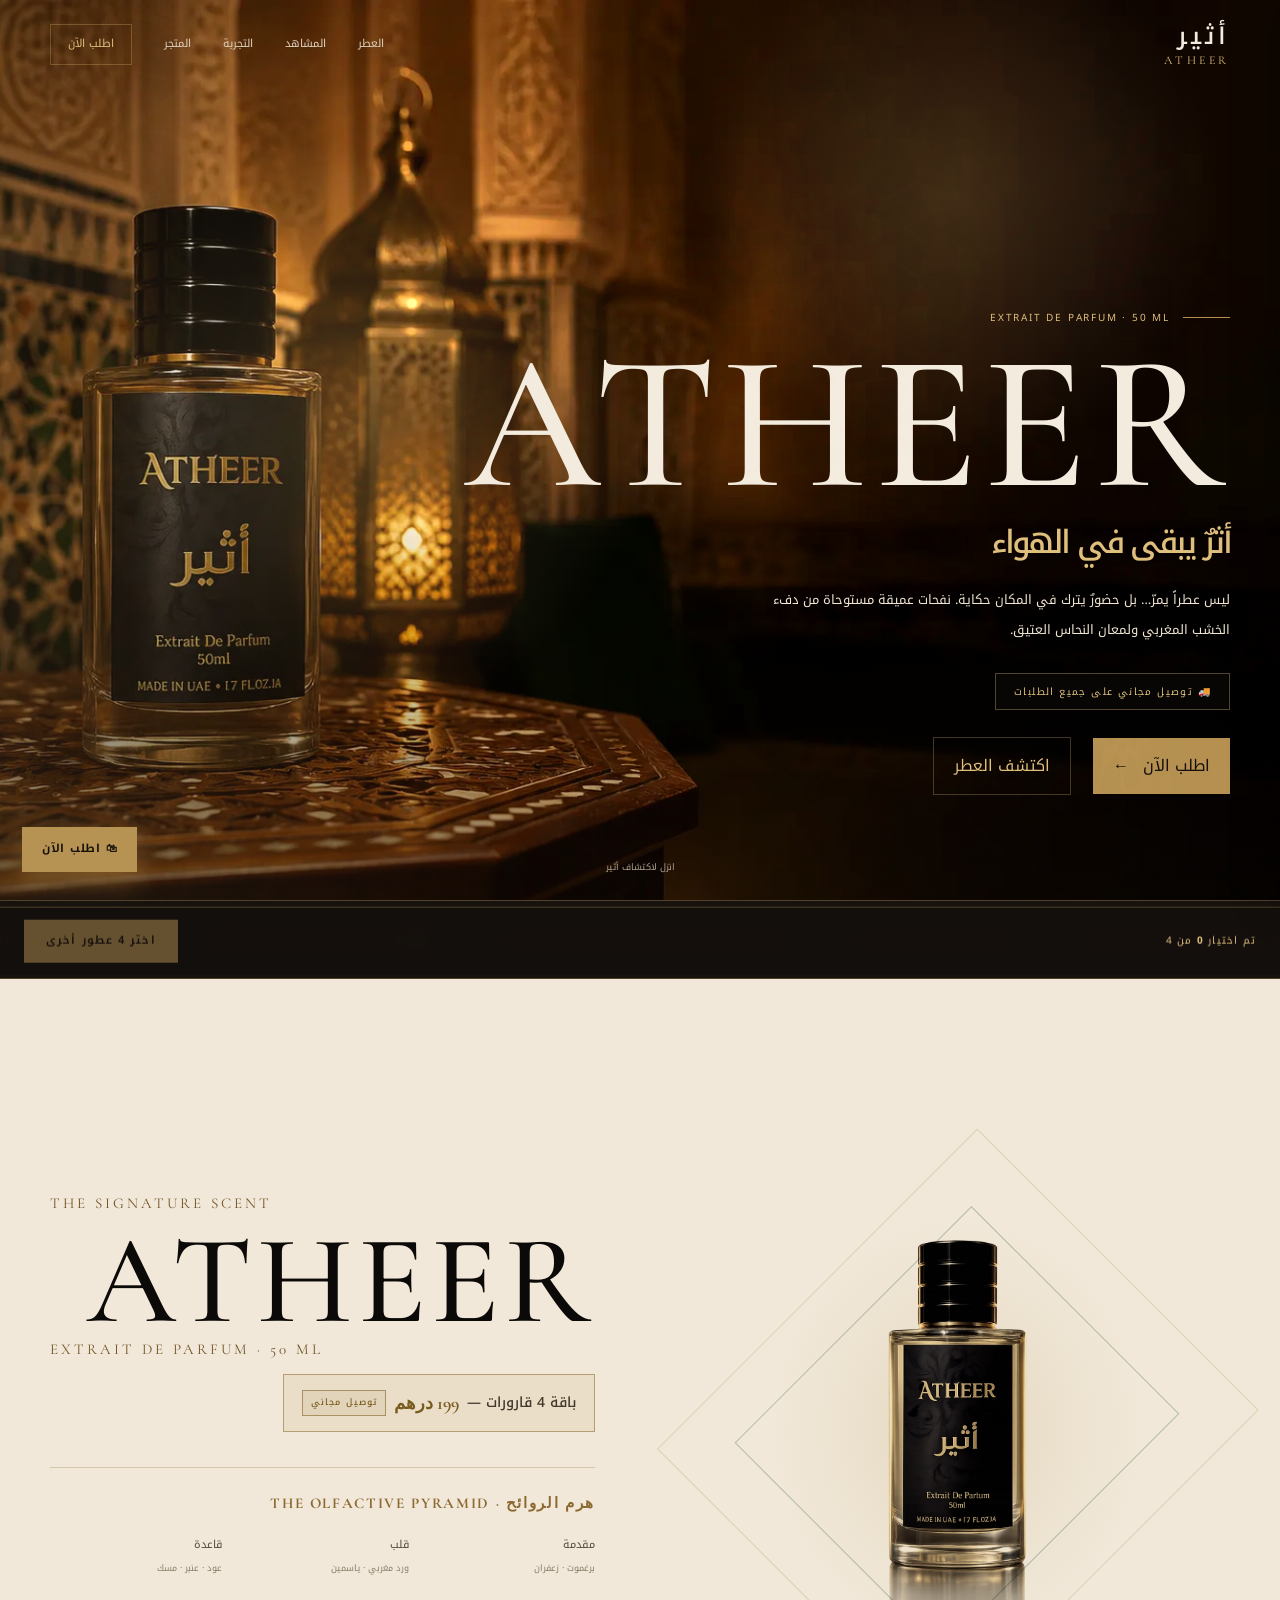
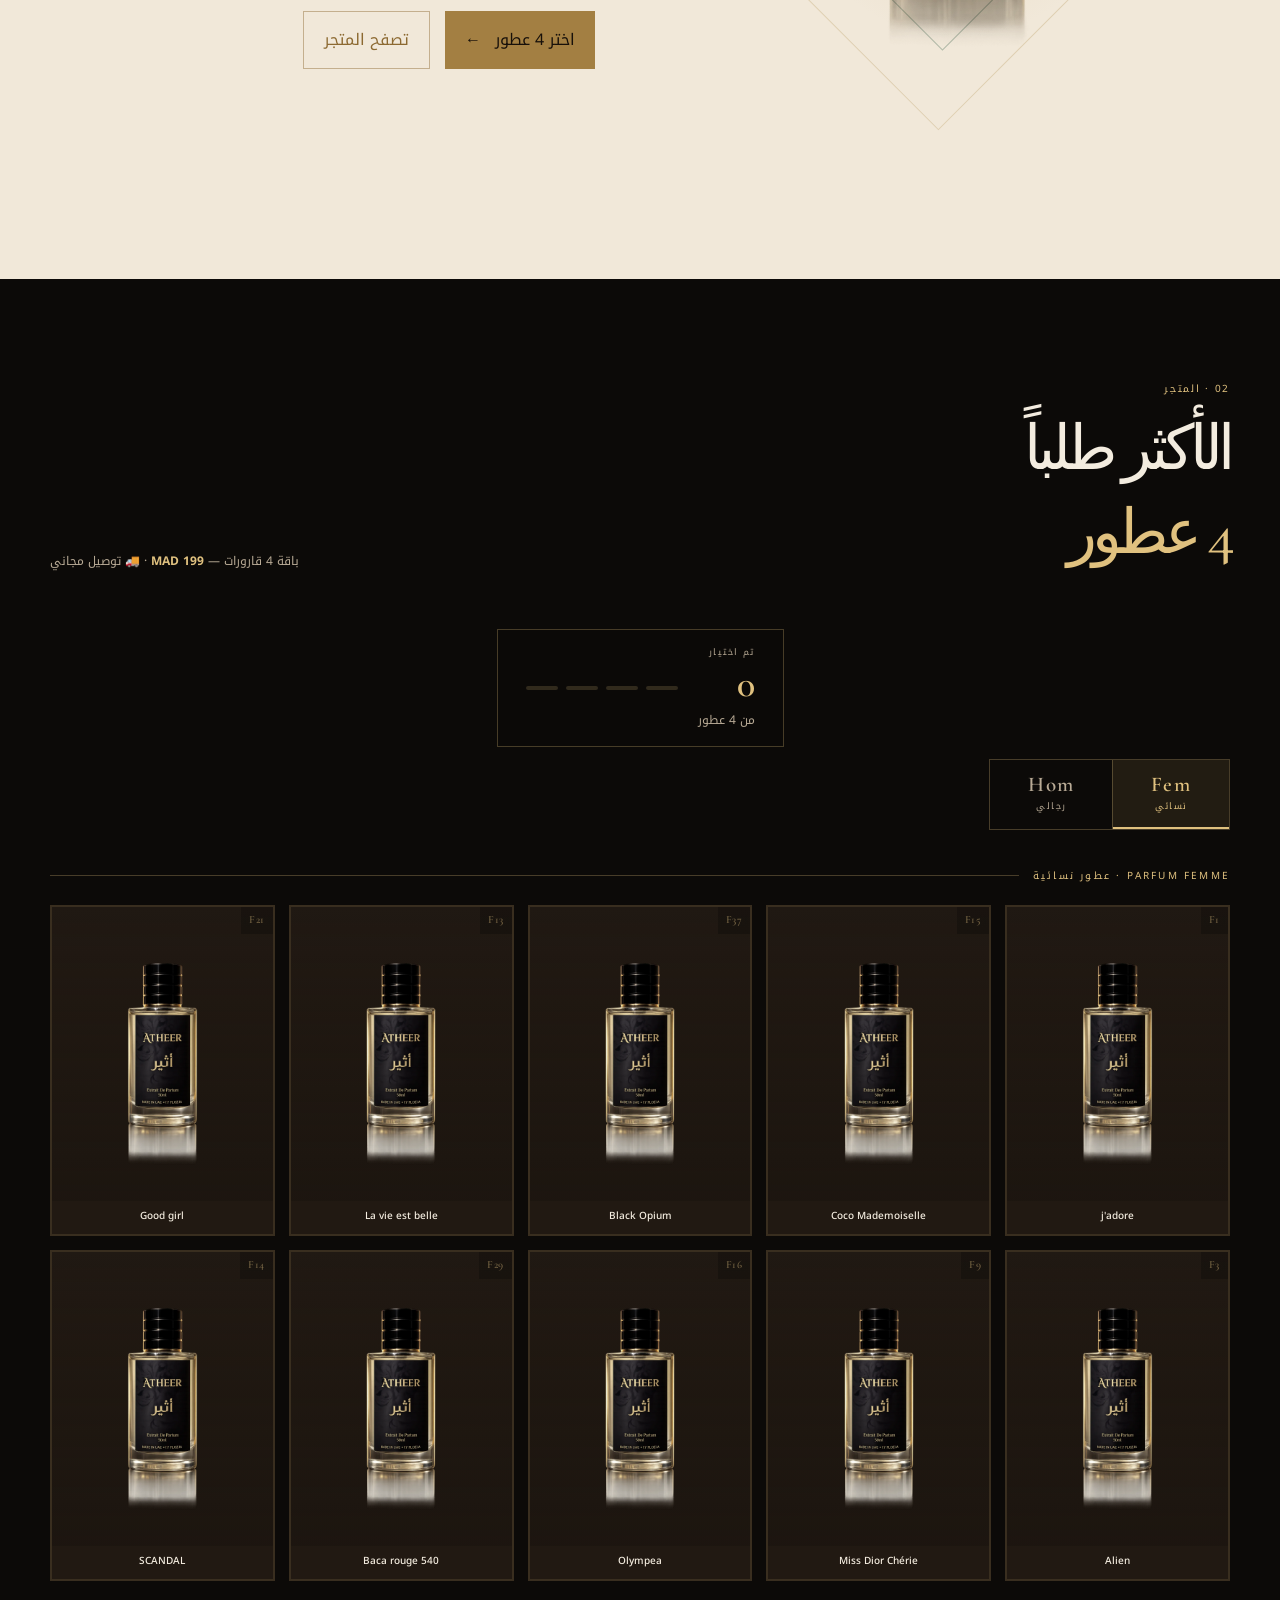
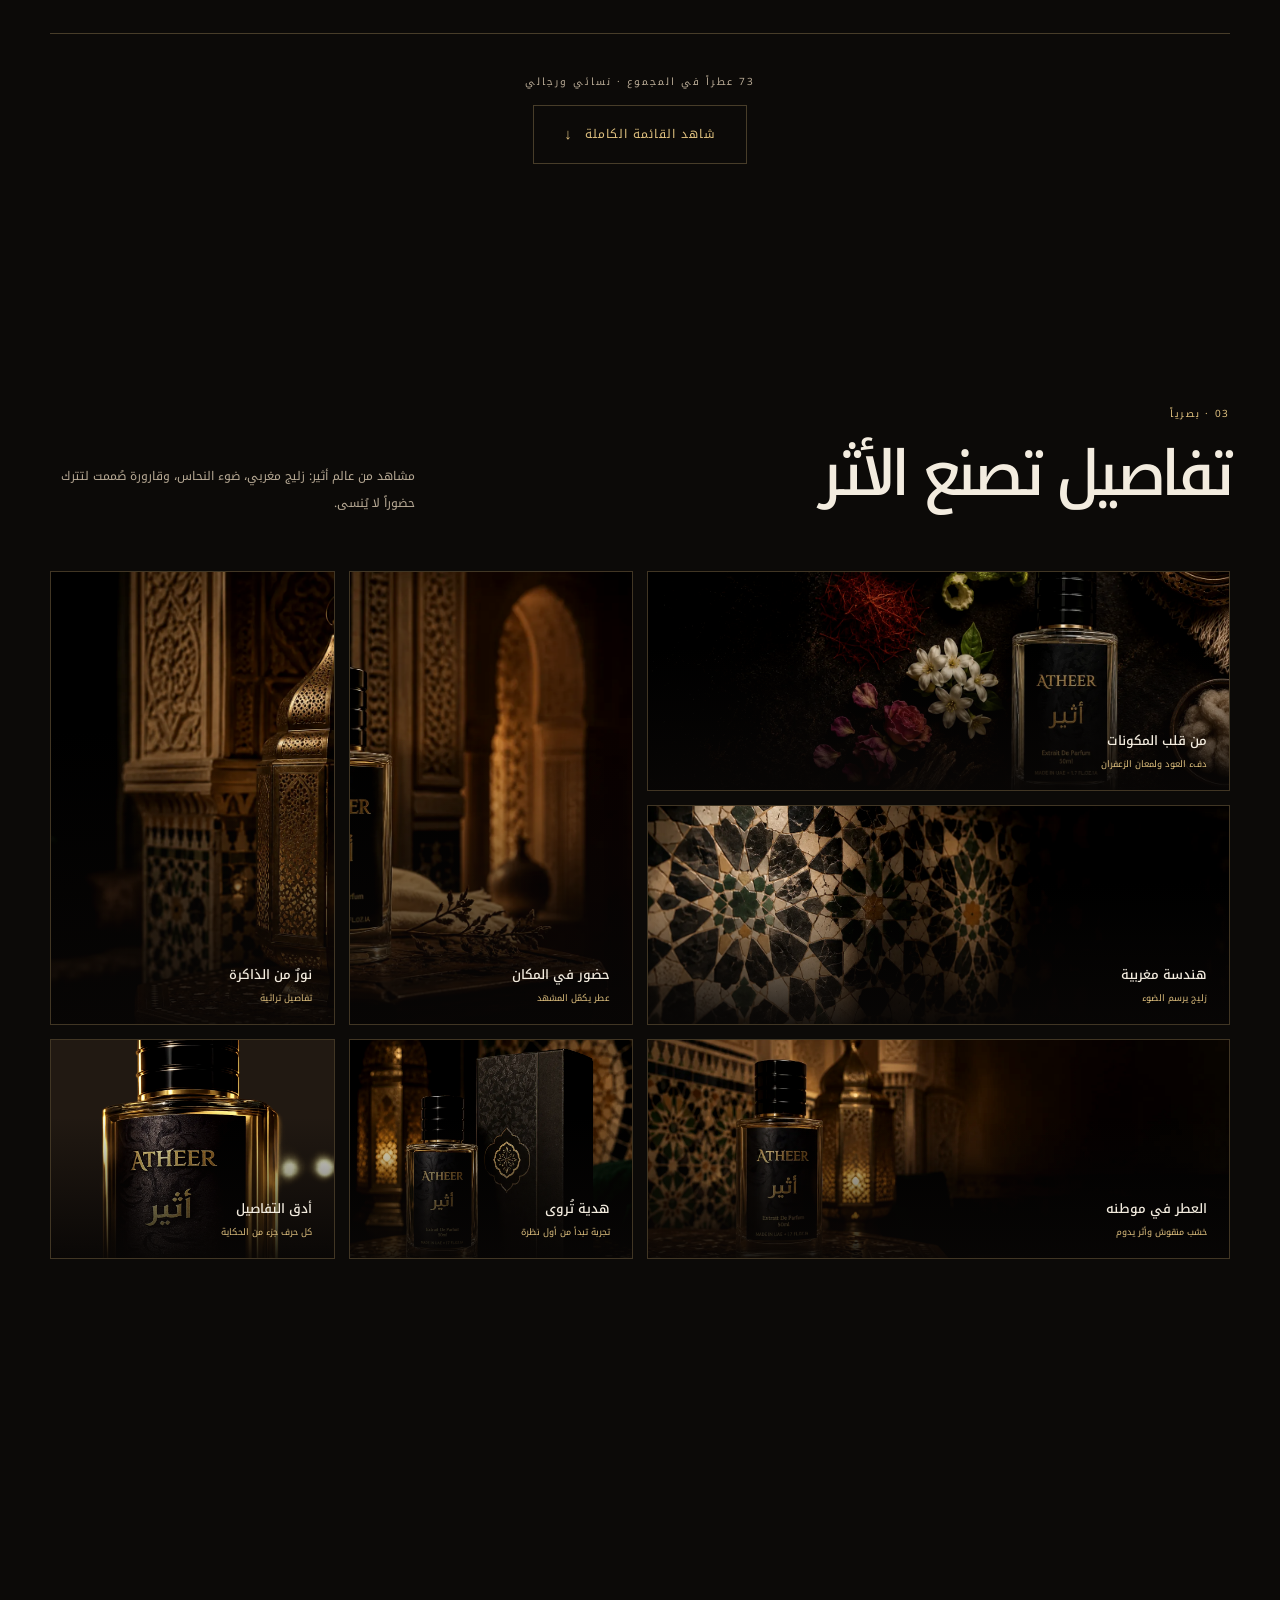
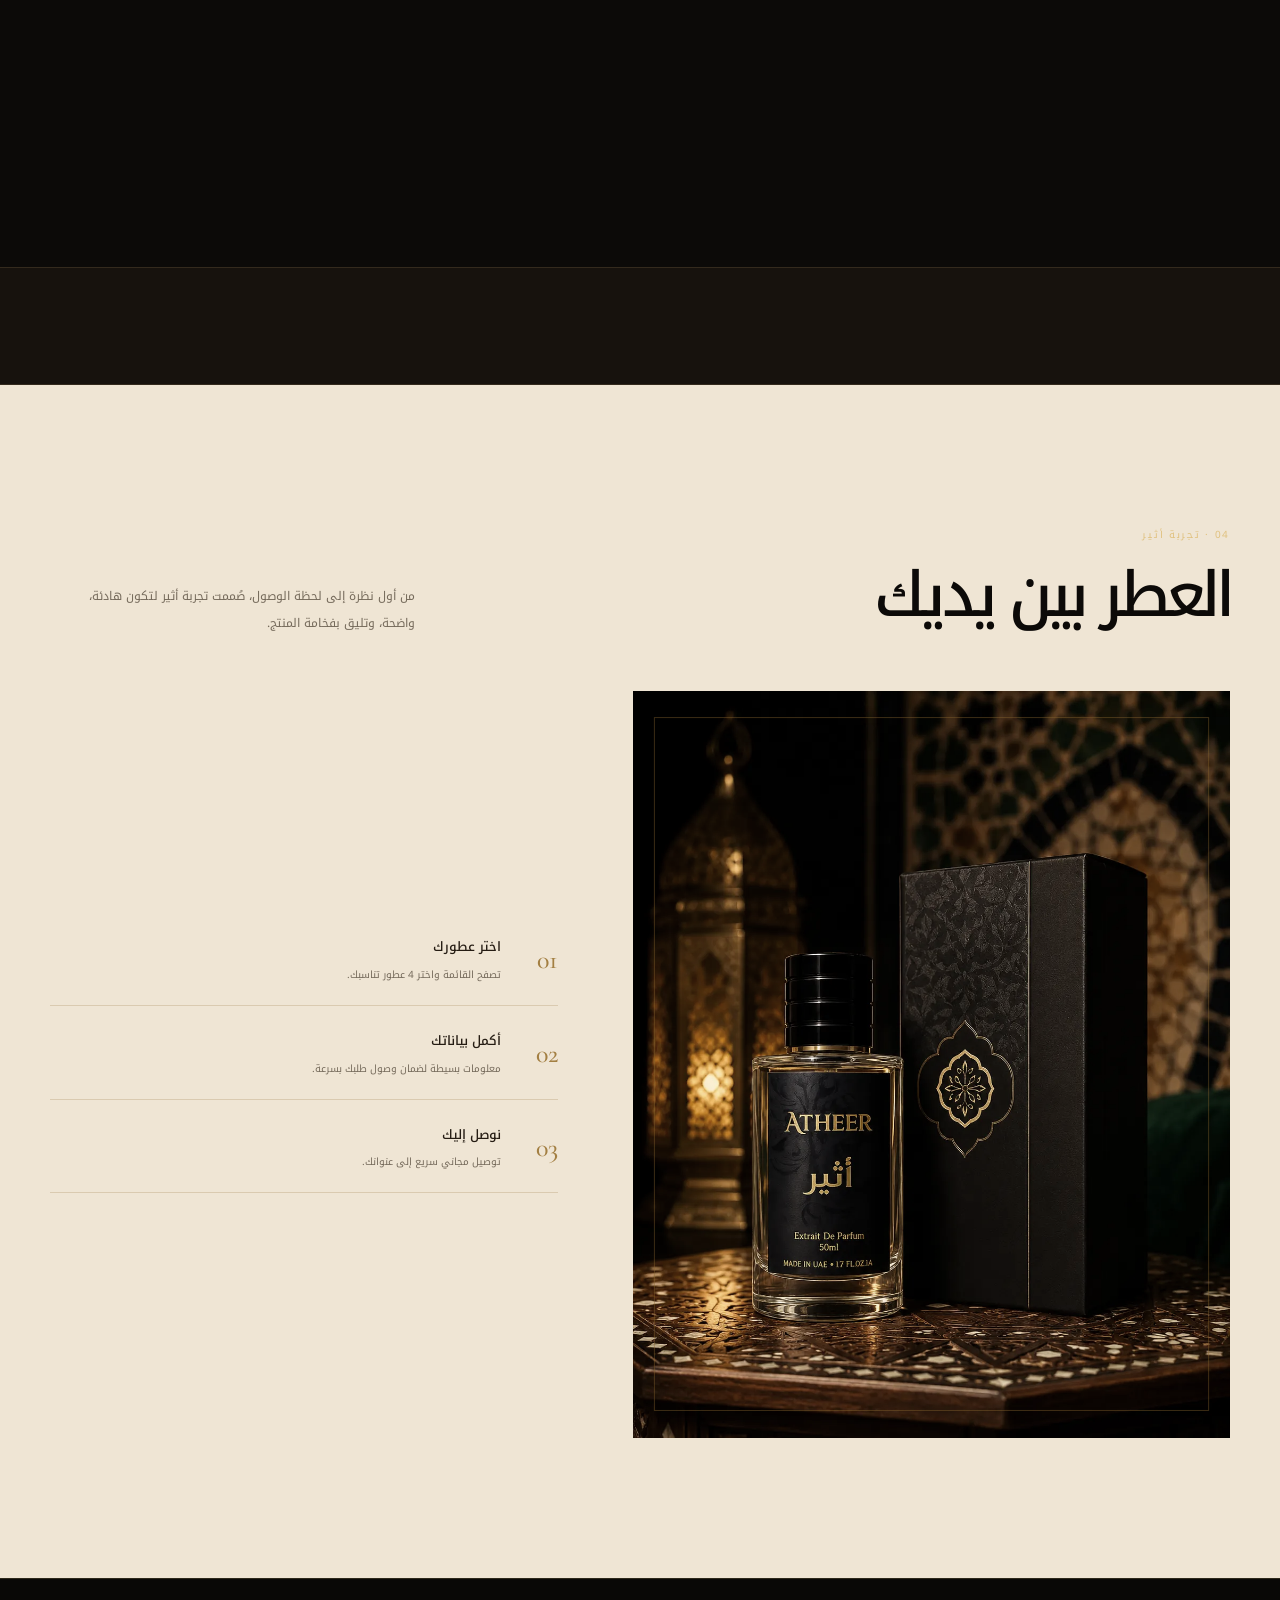
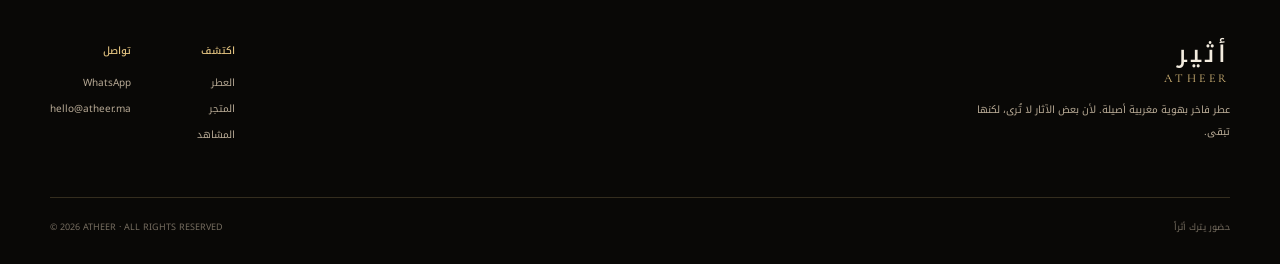
==== commit 346ccd99: "إصلاح ضبابية صورة الهيرو على الهاتف" ====
--- a/index.html
+++ b/index.html
@@ -337,7 +337,7 @@
         .nav-cta { text-align:center; }
         .menu-toggle { position:relative; z-index:2; display:block; }
         .hero { min-height:100svh; }
-        .hero::before { background: linear-gradient(180deg,rgba(12,10,8,.04) 0%,rgba(12,10,8,.08) 30%,rgba(12,10,8,.58) 69%,rgba(12,10,8,.84) 100%), url("assets/webp/atheer-gift-set.webp") center 18%/cover no-repeat; filter:brightness(1.55) saturate(1.06) contrast(1.04); }
+        .hero::before { background: linear-gradient(180deg,rgba(12,10,8,.02) 0%,rgba(12,10,8,.06) 30%,rgba(12,10,8,.54) 69%,rgba(12,10,8,.82) 100%), url("assets/webp/atheer-gift-set.webp") center 18%/cover no-repeat; filter:none; }
         .hero-content { width:min(100% - 28px,620px); padding-bottom:52px; }
         .eyebrow { gap:8px; font-size:8px; letter-spacing:.12em; }
         .eyebrow::before { width:27px; }
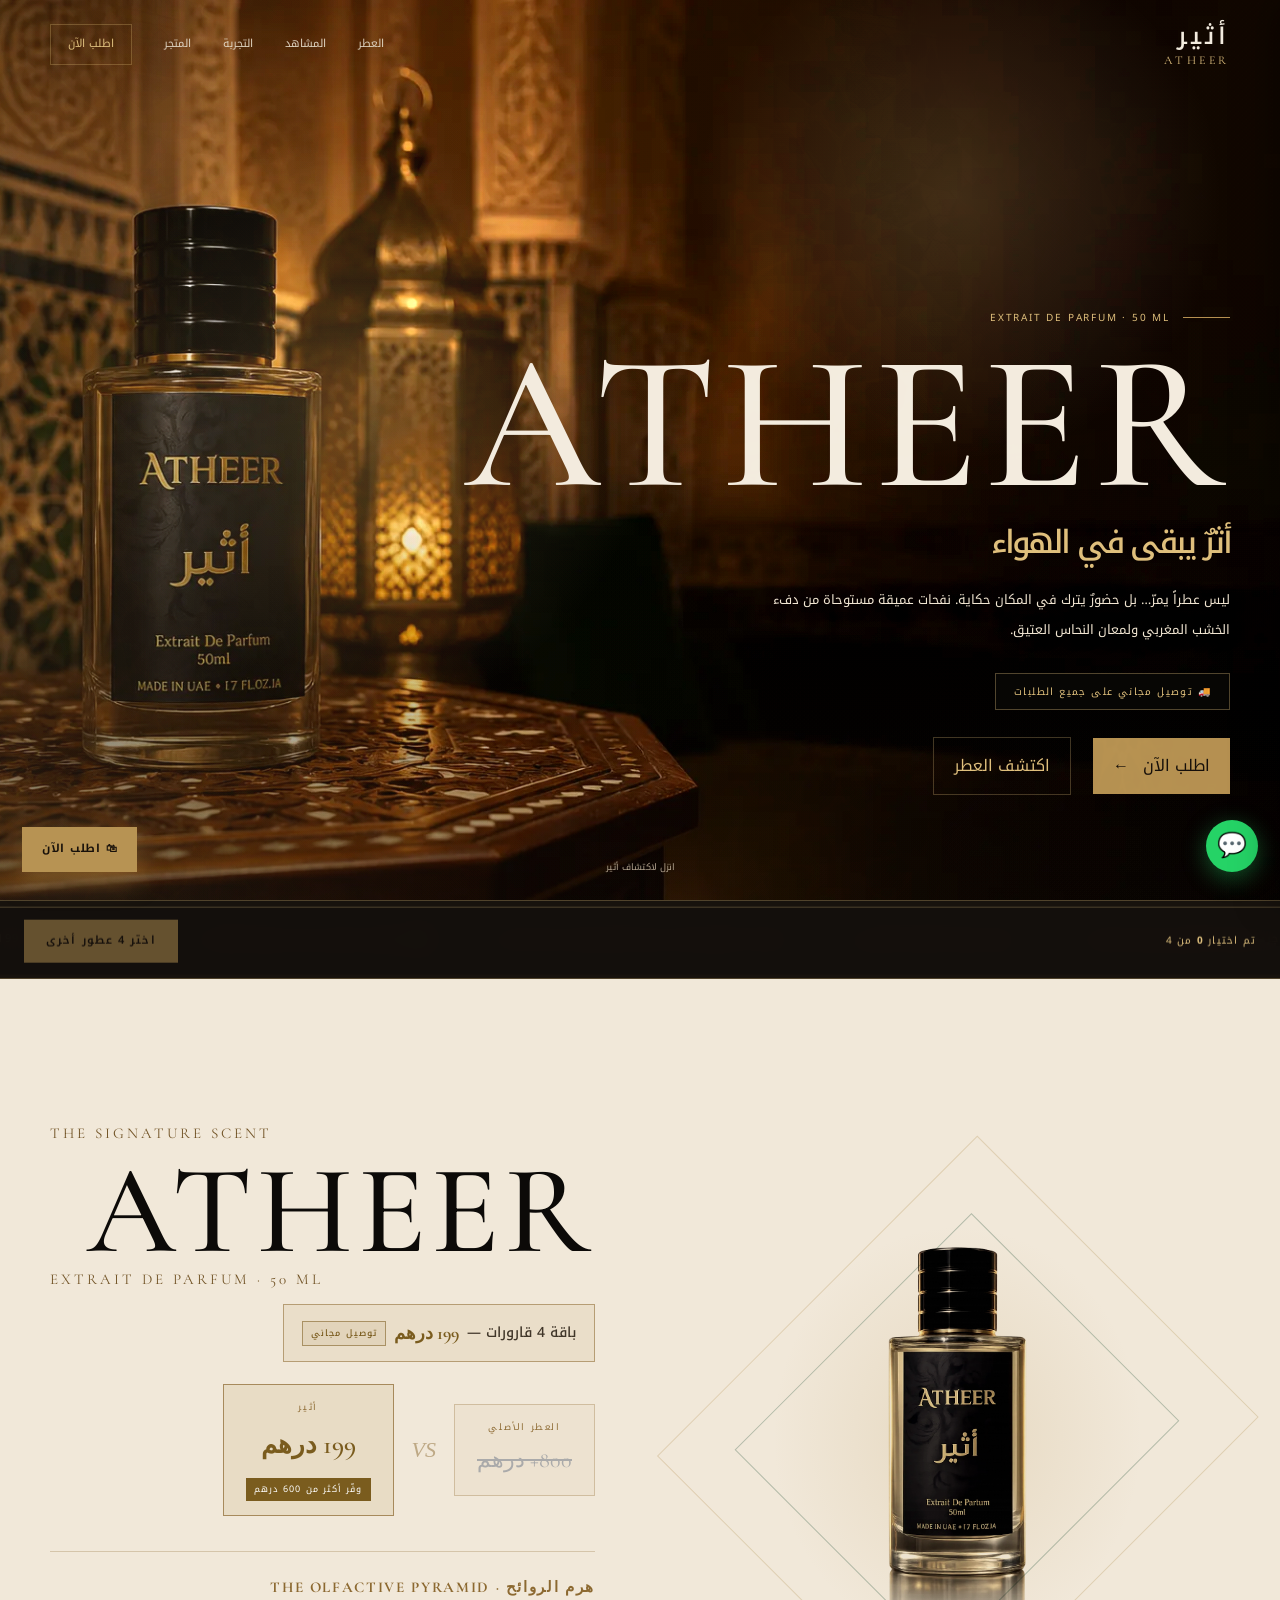
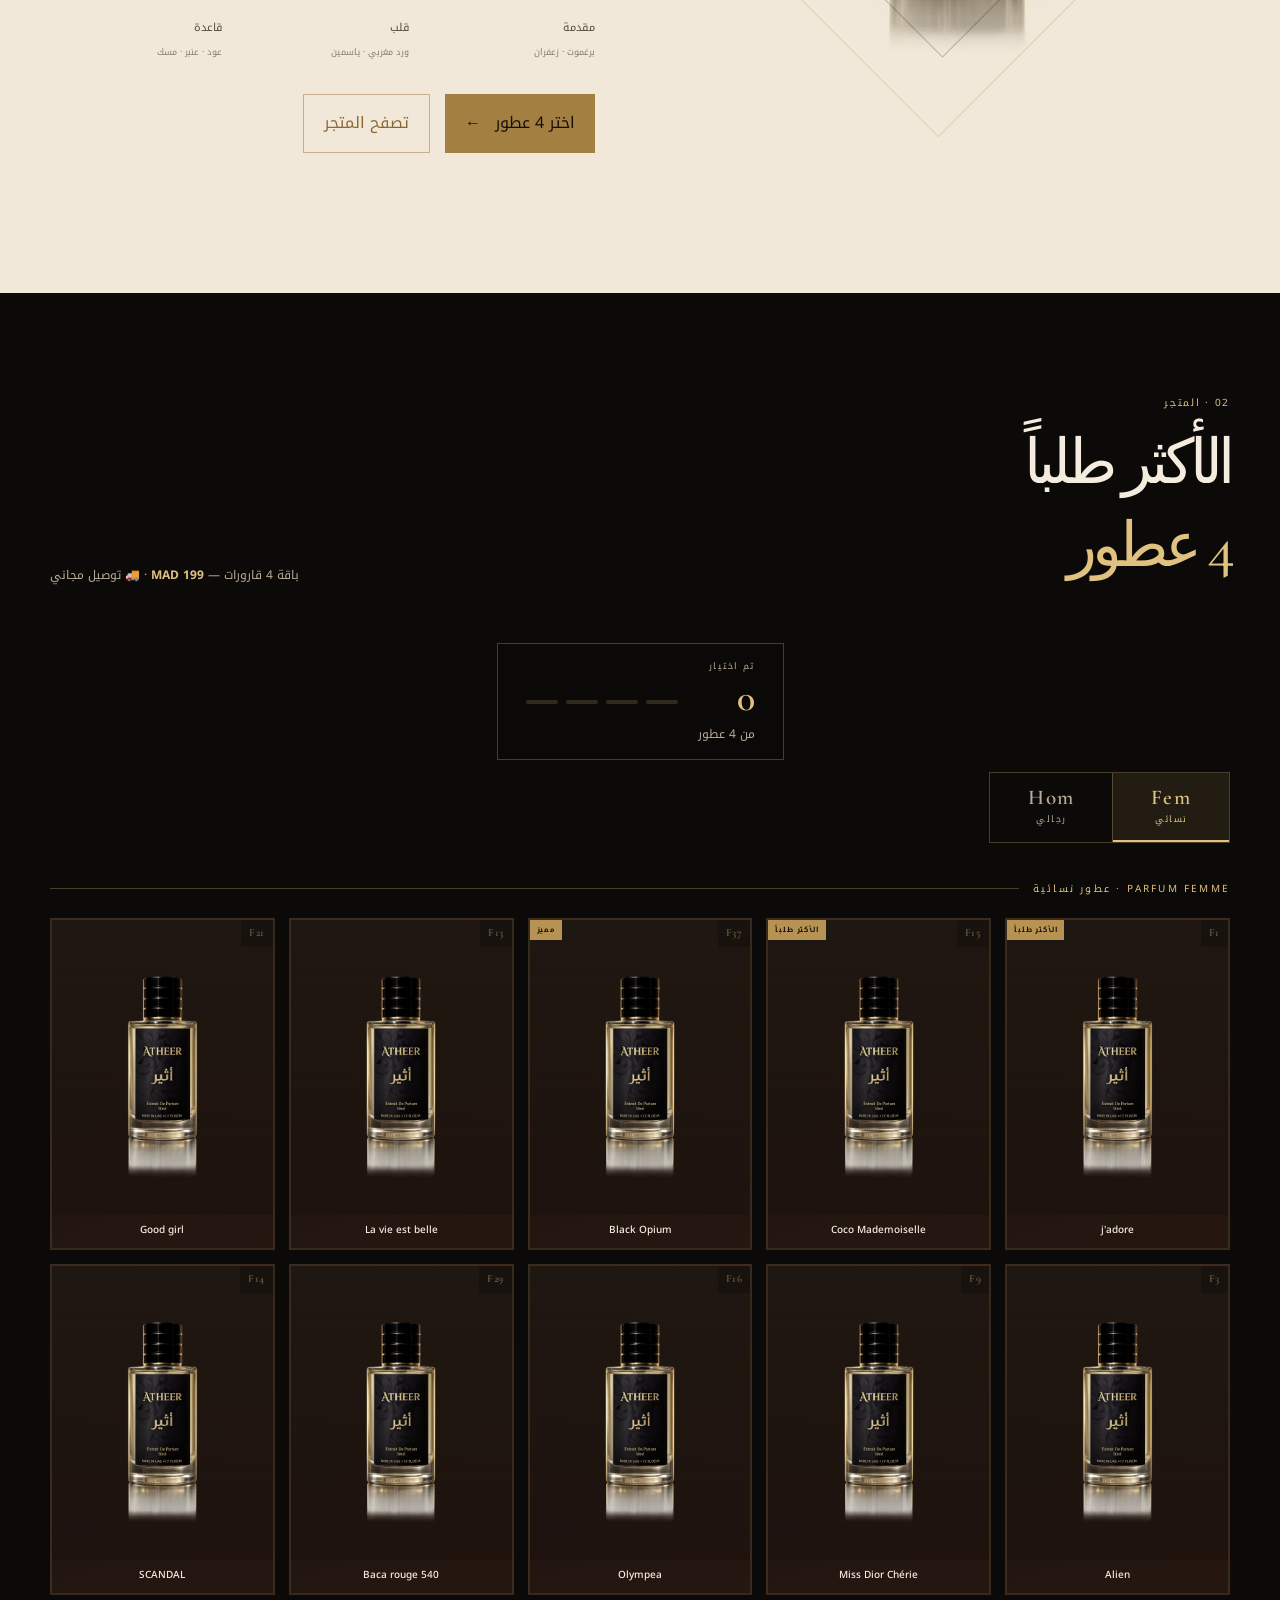
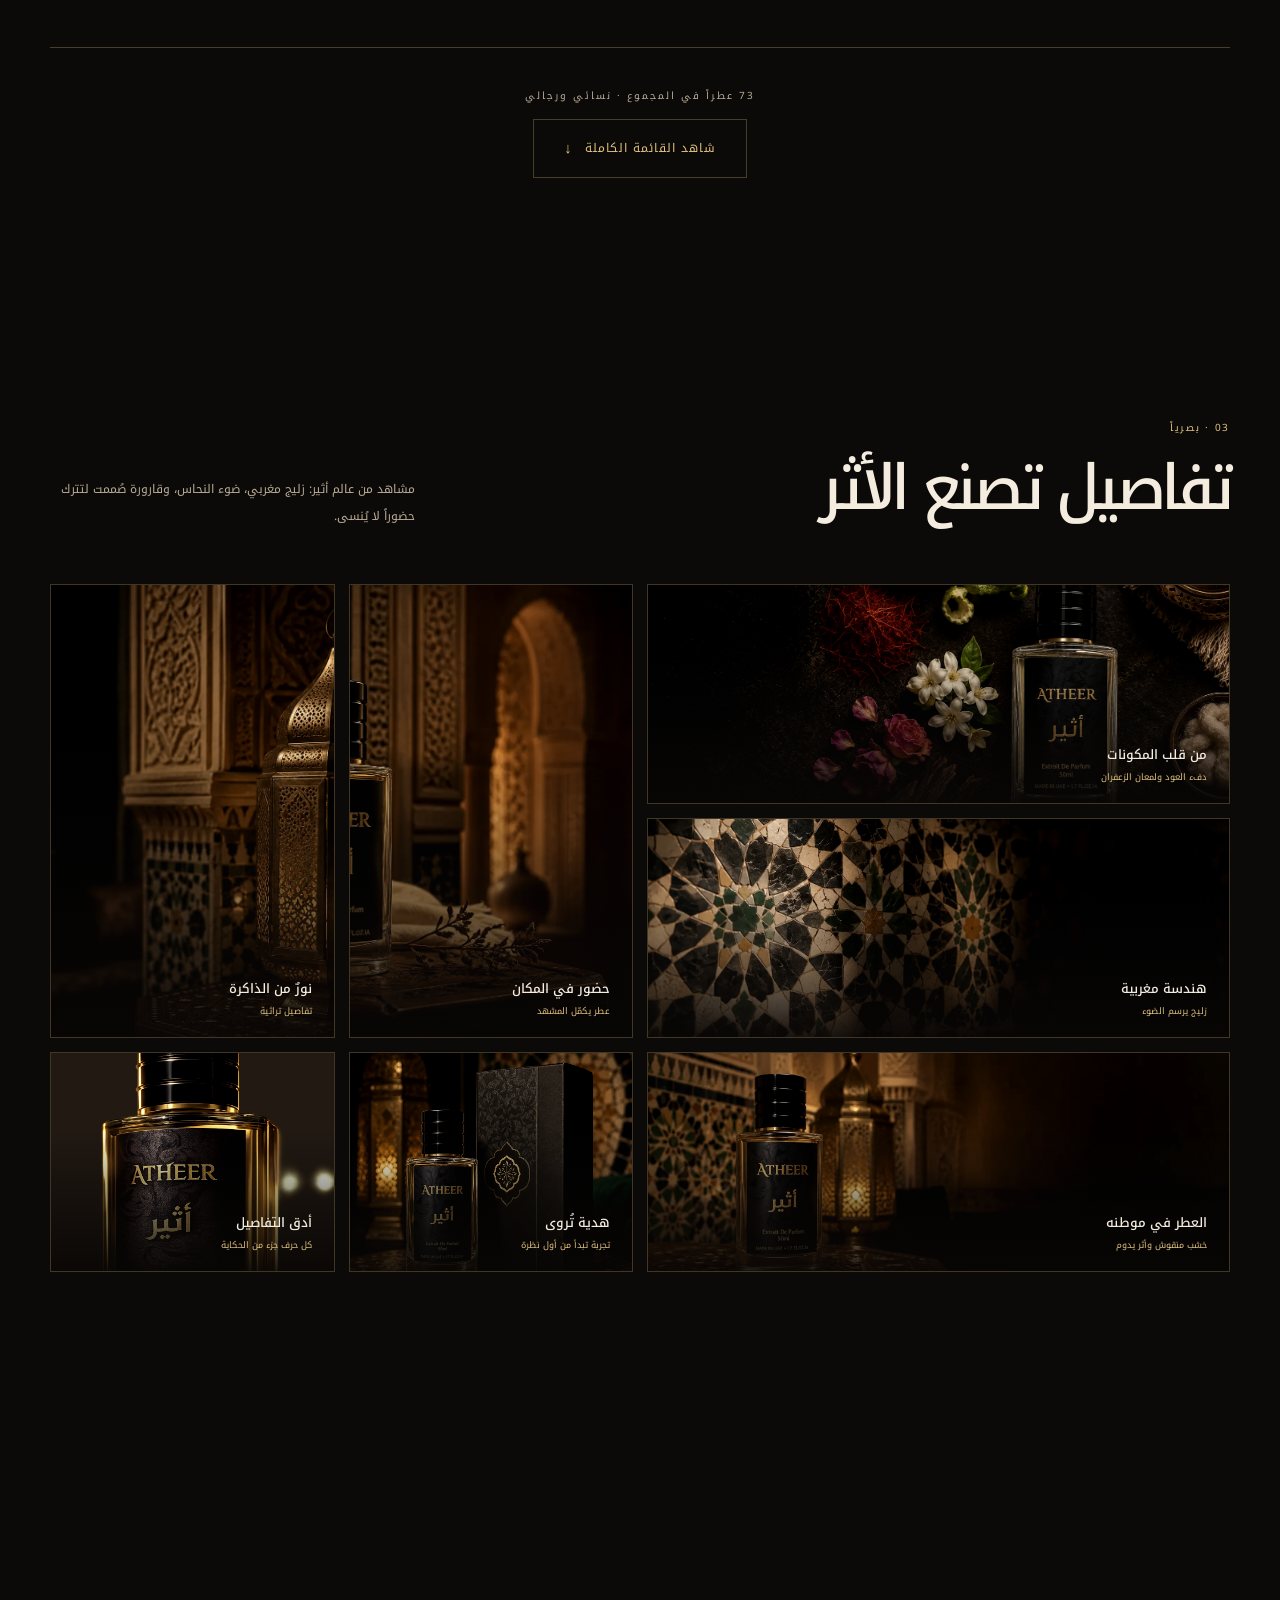
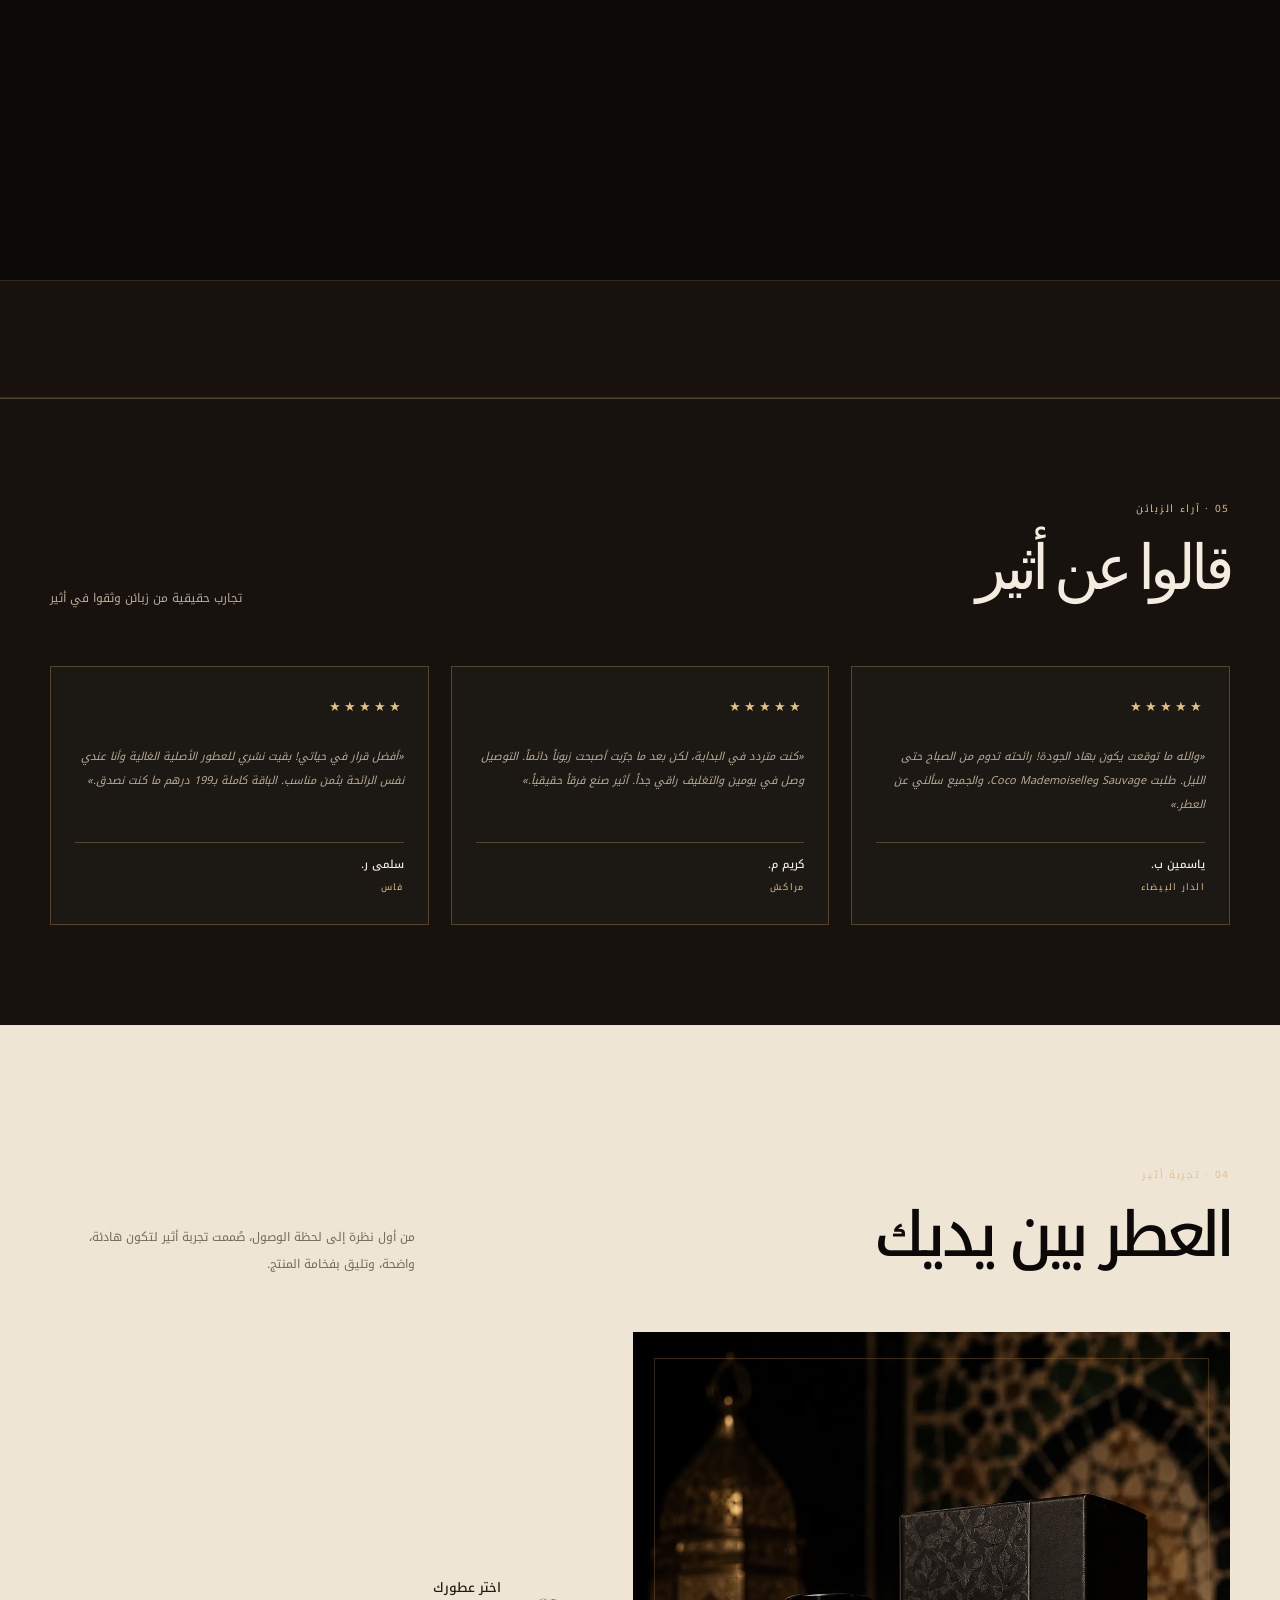
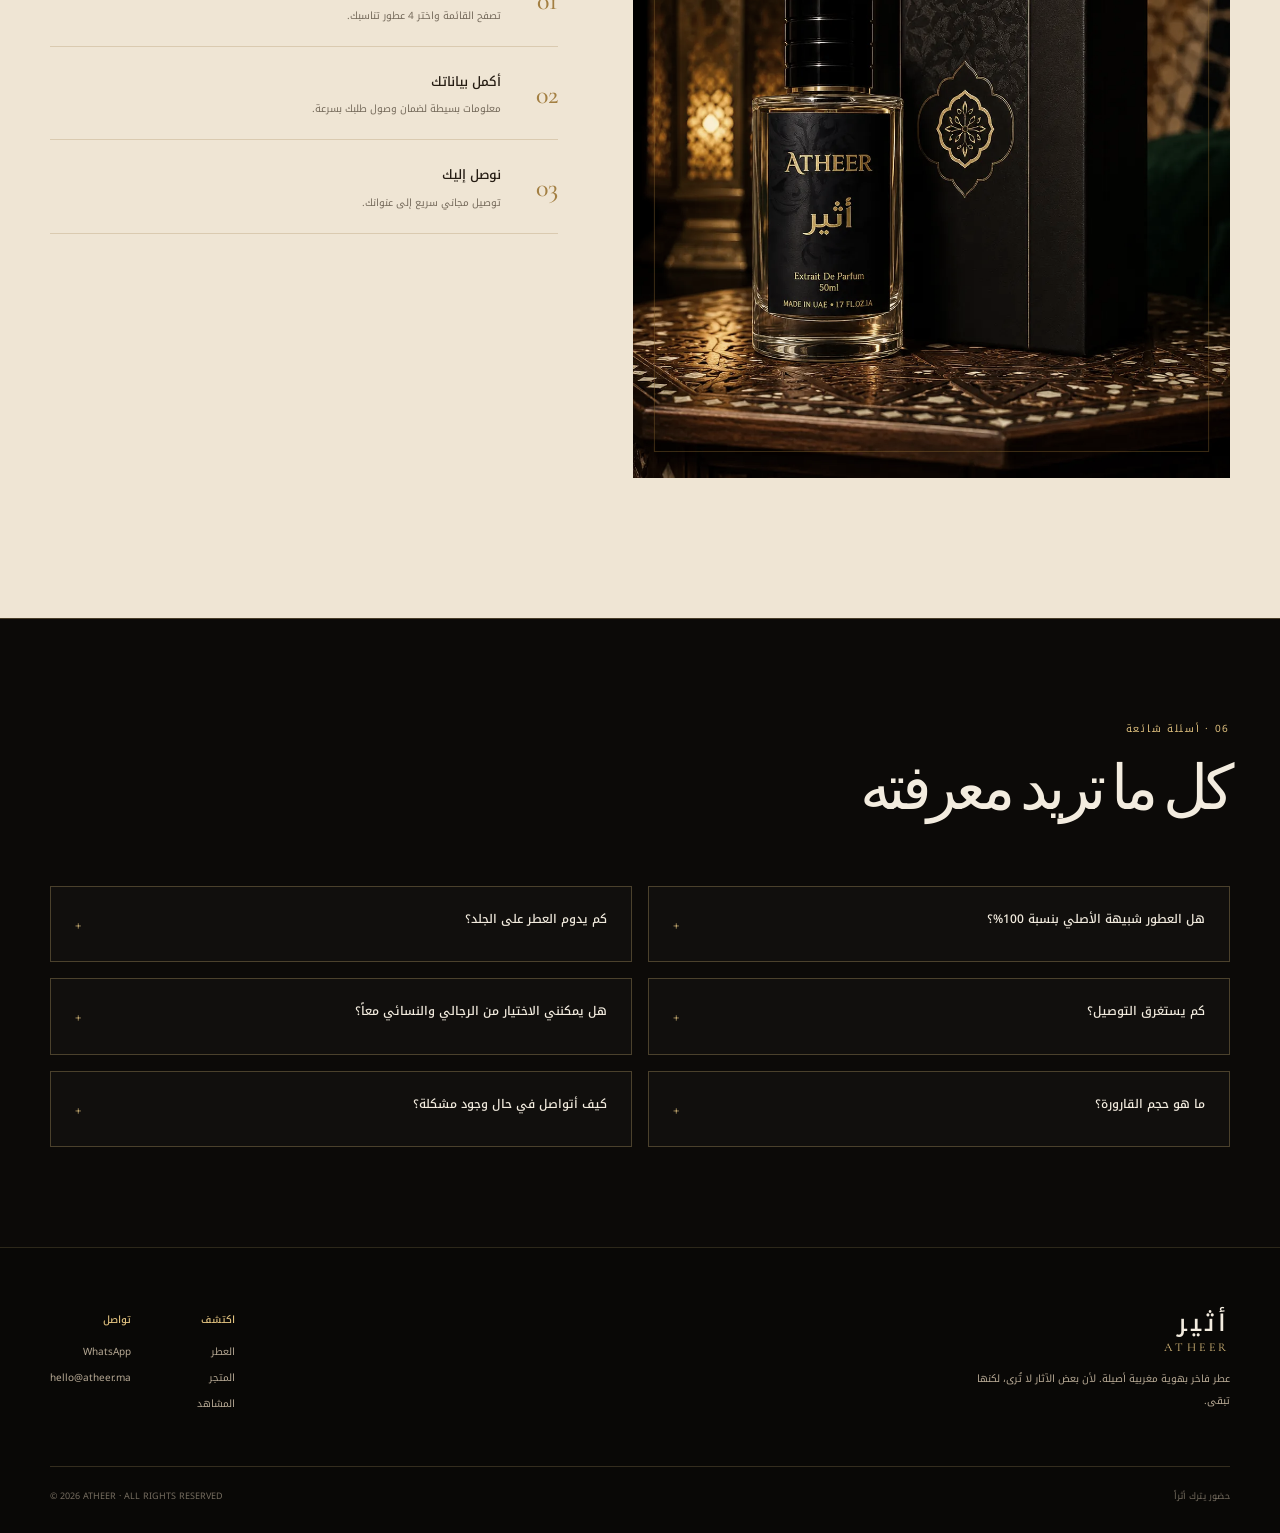
==== commit bd7b029e: "تحسينات شاملة: شريط متحرك + مقارنة أسعار + آراء زبائن + FAQ + شارات + واتساب" ====
--- a/index.html
+++ b/index.html
@@ -390,6 +390,66 @@
       @media (prefers-reduced-motion:reduce) {
         *,*::before,*::after { scroll-behavior:auto !important; animation-duration:.01ms !important; transition-duration:.01ms !important; }
       }
+
+      /* ── Marquee mobile speed fix ── */
+      @media (max-width:850px) {
+        .cta-strip-track { gap:28px; animation-duration:38s; }
+        .cta-strip { padding:20px 0; }
+      }
+      /* ── Price comparison ── */
+      .price-compare { display:flex; align-items:center; gap:18px; margin-top:22px; flex-wrap:wrap; }
+      .pc-item { display:flex; flex-direction:column; gap:4px; padding:14px 22px; border:1px solid rgba(140,105,49,.3); background:rgba(183,147,83,.07); text-align:center; }
+      .pc-item.pc-ours { border-color:rgba(140,105,49,.7); background:rgba(183,147,83,.15); }
+      .pc-label { font-size:9px; letter-spacing:.18em; color:#8c6931; text-transform:uppercase; }
+      .pc-original .pc-price { font-size:22px; font-family:"Cormorant Garamond",serif; color:#aaa; text-decoration:line-through; }
+      .pc-ours .pc-price { font-size:26px; font-family:"Cormorant Garamond",serif; font-weight:600; color:#7a5c1e; }
+      .pc-vs { font-family:"Cormorant Garamond",serif; font-size:22px; color:rgba(140,105,49,.5); font-style:italic; }
+      .pc-save { font-size:9px; letter-spacing:.12em; color:#fff; background:#7a5c1e; padding:3px 8px; margin-top:4px; display:inline-block; }
+
+      /* ── Perfume card badge ── */
+      .p-card-badge { position:absolute; top:0; left:0; background:var(--gold); color:#17100a; font-size:7px; font-weight:700; letter-spacing:.12em; padding:3px 7px; z-index:2; }
+
+      /* ── Colored card tints by gender prefix ── */
+      .p-card[data-num^="F"] { background:linear-gradient(160deg,#1e1510,#251610); }
+      .p-card[data-num^="H"] { background:linear-gradient(160deg,#101520,#101825); }
+      .p-card[data-num^="F"].selected { background:rgba(183,120,83,.18); }
+      .p-card[data-num^="H"].selected { background:rgba(83,120,183,.15); }
+
+      /* ── Testimonials ── */
+      .testimonials { padding:100px 0; background:var(--ink-soft); border-top:1px solid var(--line); }
+      .testi-grid { display:grid; grid-template-columns:repeat(3,1fr); gap:22px; }
+      .testi-card { padding:28px 24px; border:1px solid var(--line); background:rgba(255,255,255,.025); display:flex; flex-direction:column; gap:14px; }
+      .testi-stars { color:var(--gold-light); font-size:13px; letter-spacing:3px; }
+      .testi-text { color:var(--muted); font-size:11px; line-height:2.2; flex:1; font-style:italic; }
+      .testi-author { display:flex; flex-direction:column; gap:3px; padding-top:12px; border-top:1px solid var(--line); }
+      .testi-name { color:var(--cream); font-size:11px; font-weight:500; }
+      .testi-city { color:var(--gold-light); font-size:9px; letter-spacing:.14em; }
+
+      /* ── FAQ ── */
+      .faq { padding:100px 0; background:var(--ink); border-top:1px solid var(--line); }
+      .faq-grid { display:grid; grid-template-columns:1fr 1fr; gap:16px; margin-top:48px; }
+      .faq-item { padding:22px 24px; border:1px solid var(--line); background:rgba(255,255,255,.018); cursor:pointer; transition:border-color .25s,background .25s; }
+      .faq-item:hover { border-color:rgba(224,193,127,.35); background:rgba(255,255,255,.03); }
+      .faq-q { display:flex; align-items:flex-start; justify-content:space-between; gap:12px; }
+      .faq-q strong { color:var(--cream); font-size:12px; font-weight:500; line-height:1.7; flex:1; }
+      .faq-icon { color:var(--gold-light); font-size:16px; flex-shrink:0; transition:transform .3s; font-family:"Cormorant Garamond",serif; }
+      .faq-item.open .faq-icon { transform:rotate(45deg); }
+      .faq-a { max-height:0; overflow:hidden; transition:max-height .4s ease; }
+      .faq-item.open .faq-a { max-height:200px; }
+      .faq-a p { margin:12px 0 0; color:var(--muted); font-size:10px; line-height:2.2; }
+
+      /* ── WhatsApp CTA ── */
+      .wa-float { position:fixed; bottom:28px; right:22px; z-index:89; width:52px; height:52px; background:#25D366; border-radius:50%; display:flex; align-items:center; justify-content:center; box-shadow:0 6px 24px rgba(37,211,102,.4); transition:transform .25s,box-shadow .25s; font-size:24px; text-decoration:none; color:#fff; }
+      .wa-float:hover { transform:scale(1.12); box-shadow:0 10px 32px rgba(37,211,102,.55); }
+
+      /* ── Responsive new sections ── */
+      @media (max-width:850px) {
+        .testi-grid { grid-template-columns:1fr; }
+        .faq-grid { grid-template-columns:1fr; }
+        .price-compare { gap:10px; }
+        .pc-item { padding:11px 16px; }
+        .wa-float { bottom:72px; right:14px; width:46px; height:46px; font-size:20px; }
+      }
     </style>
   </head>
   <body>
@@ -456,6 +516,18 @@
             <h2 class="product-name" id="perfume-title">ATHEER</h2>
             <div class="product-subtitle">EXTRAIT DE PARFUM · 50 ML</div>
             <div class="price-bundle">باقة 4 قارورات — <b>199 درهم</b> <span class="delivery-tag">توصيل مجاني</span></div>
+            <div class="price-compare">
+              <div class="pc-item pc-original">
+                <div class="pc-label">العطر الأصلي</div>
+                <div class="pc-price">800+ درهم</div>
+              </div>
+              <div class="pc-vs">VS</div>
+              <div class="pc-item pc-ours">
+                <div class="pc-label">أثير</div>
+                <div class="pc-price">199 درهم</div>
+                <span class="pc-save">وفّر أكثر من 600 درهم</span>
+              </div>
+            </div>
             <div class="notes">
               <h3>THE OLFACTIVE PYRAMID · هرم الروائح</h3>
               <div class="note-grid">
@@ -515,9 +587,9 @@
           <div class="gender-section active" id="section-femme" role="tabpanel">
             <div class="gender-section-title">Parfum Femme · عطور نسائية</div>
             <div class="perfume-grid reveal" id="grid-femme">
-              <div class="p-card" data-name="j'adore" data-num="F1"><div class="p-card-check">✓</div><span class="p-card-num">F1</span><img class="p-card-img" src="assets/webp/atheer-cutout.webp" alt="j'adore" loading="lazy"/><span class="p-card-name">j'adore</span></div>
-              <div class="p-card" data-name="Coco Mademoiselle" data-num="F15"><div class="p-card-check">✓</div><span class="p-card-num">F15</span><img class="p-card-img" src="assets/webp/atheer-cutout.webp" alt="Coco Mademoiselle" loading="lazy"/><span class="p-card-name">Coco Mademoiselle</span></div>
-              <div class="p-card" data-name="Black Opium" data-num="F37"><div class="p-card-check">✓</div><span class="p-card-num">F37</span><img class="p-card-img" src="assets/webp/atheer-cutout.webp" alt="Black Opium" loading="lazy"/><span class="p-card-name">Black Opium</span></div>
+              <div class="p-card" data-name="j'adore" data-num="F1"><span class="p-card-badge">الأكثر طلباً</span><div class="p-card-check">✓</div><span class="p-card-num">F1</span><img class="p-card-img" src="assets/webp/atheer-cutout.webp" alt="j'adore" loading="lazy"/><span class="p-card-name">j'adore</span></div>
+              <div class="p-card" data-name="Coco Mademoiselle" data-num="F15"><span class="p-card-badge">الأكثر طلباً</span><div class="p-card-check">✓</div><span class="p-card-num">F15</span><img class="p-card-img" src="assets/webp/atheer-cutout.webp" alt="Coco Mademoiselle" loading="lazy"/><span class="p-card-name">Coco Mademoiselle</span></div>
+              <div class="p-card" data-name="Black Opium" data-num="F37"><span class="p-card-badge">مميز</span><div class="p-card-check">✓</div><span class="p-card-num">F37</span><img class="p-card-img" src="assets/webp/atheer-cutout.webp" alt="Black Opium" loading="lazy"/><span class="p-card-name">Black Opium</span></div>
               <div class="p-card" data-name="La vie est belle" data-num="F13"><div class="p-card-check">✓</div><span class="p-card-num">F13</span><img class="p-card-img" src="assets/webp/atheer-cutout.webp" alt="La vie est belle" loading="lazy"/><span class="p-card-name">La vie est belle</span></div>
               <div class="p-card" data-name="Good girl" data-num="F21"><div class="p-card-check">✓</div><span class="p-card-num">F21</span><img class="p-card-img" src="assets/webp/atheer-cutout.webp" alt="Good girl" loading="lazy"/><span class="p-card-name">Good girl</span></div>
               <div class="p-card" data-name="Alien" data-num="F3"><div class="p-card-check">✓</div><span class="p-card-num">F3</span><img class="p-card-img" src="assets/webp/atheer-cutout.webp" alt="Alien" loading="lazy"/><span class="p-card-name">Alien</span></div>
@@ -532,9 +604,9 @@
           <div class="gender-section" id="section-homme" role="tabpanel">
             <div class="gender-section-title">Parfum Homme · عطور رجالية</div>
             <div class="perfume-grid reveal" id="grid-homme">
-              <div class="p-card" data-name="Sauvage" data-num="H1"><div class="p-card-check">✓</div><span class="p-card-num">H1</span><img class="p-card-img" src="assets/webp/atheer-cutout.webp" alt="Sauvage" loading="lazy"/><span class="p-card-name">Sauvage</span></div>
-              <div class="p-card" data-name="Bleu de Chanel" data-num="H2"><div class="p-card-check">✓</div><span class="p-card-num">H2</span><img class="p-card-img" src="assets/webp/atheer-cutout.webp" alt="Bleu de Chanel" loading="lazy"/><span class="p-card-name">Bleu de Chanel</span></div>
-              <div class="p-card" data-name="One Million" data-num="H3"><div class="p-card-check">✓</div><span class="p-card-num">H3</span><img class="p-card-img" src="assets/webp/atheer-cutout.webp" alt="One Million" loading="lazy"/><span class="p-card-name">One Million</span></div>
+              <div class="p-card" data-name="Sauvage" data-num="H1"><span class="p-card-badge">الأكثر طلباً</span><div class="p-card-check">✓</div><span class="p-card-num">H1</span><img class="p-card-img" src="assets/webp/atheer-cutout.webp" alt="Sauvage" loading="lazy"/><span class="p-card-name">Sauvage</span></div>
+              <div class="p-card" data-name="Bleu de Chanel" data-num="H2"><span class="p-card-badge">كلاسيكي</span><div class="p-card-check">✓</div><span class="p-card-num">H2</span><img class="p-card-img" src="assets/webp/atheer-cutout.webp" alt="Bleu de Chanel" loading="lazy"/><span class="p-card-name">Bleu de Chanel</span></div>
+              <div class="p-card" data-name="One Million" data-num="H3"><span class="p-card-badge">مميز</span><div class="p-card-check">✓</div><span class="p-card-num">H3</span><img class="p-card-img" src="assets/webp/atheer-cutout.webp" alt="One Million" loading="lazy"/><span class="p-card-name">One Million</span></div>
               <div class="p-card" data-name="Invictus" data-num="H4"><div class="p-card-check">✓</div><span class="p-card-num">H4</span><img class="p-card-img" src="assets/webp/atheer-cutout.webp" alt="Invictus" loading="lazy"/><span class="p-card-name">Invictus</span></div>
               <div class="p-card" data-name="Aventus – Creed" data-num="H30"><div class="p-card-check">✓</div><span class="p-card-num">H30</span><img class="p-card-img" src="assets/webp/atheer-cutout.webp" alt="Aventus – Creed" loading="lazy"/><span class="p-card-name">Aventus – Creed</span></div>
               <div class="p-card" data-name="Eros – Versace" data-num="H5"><div class="p-card-check">✓</div><span class="p-card-num">H5</span><img class="p-card-img" src="assets/webp/atheer-cutout.webp" alt="Eros – Versace" loading="lazy"/><span class="p-card-name">Eros – Versace</span></div>
@@ -609,6 +681,38 @@
         </div>
       </section>
 
+
+
+      <!-- TESTIMONIALS -->
+      <section class="testimonials" aria-labelledby="testi-title">
+        <div class="container">
+          <div class="section-heading reveal">
+            <div>
+              <div class="section-label">05 · آراء الزبائن</div>
+              <h2 class="section-title serif" id="testi-title">قالوا عن أثير</h2>
+            </div>
+            <p class="section-intro">تجارب حقيقية من زبائن وثقوا في أثير</p>
+          </div>
+          <div class="testi-grid">
+            <div class="testi-card reveal">
+              <div class="testi-stars">★★★★★</div>
+              <p class="testi-text">«والله ما توقعت يكون بهاد الجودة! رائحته تدوم من الصباح حتى الليل. طلبت Sauvage وCoco Mademoiselle، والجميع سألني عن العطر.»</p>
+              <div class="testi-author"><span class="testi-name">ياسمين ب.</span><span class="testi-city">الدار البيضاء</span></div>
+            </div>
+            <div class="testi-card reveal">
+              <div class="testi-stars">★★★★★</div>
+              <p class="testi-text">«كنت متردد في البداية، لكن بعد ما جرّبت أصبحت زبوناً دائماً. التوصيل وصل في يومين والتغليف راقي جداً. أثير صنع فرقاً حقيقياً.»</p>
+              <div class="testi-author"><span class="testi-name">كريم م.</span><span class="testi-city">مراكش</span></div>
+            </div>
+            <div class="testi-card reveal">
+              <div class="testi-stars">★★★★★</div>
+              <p class="testi-text">«أفضل قرار في حياتي! بقيت نشري للعطور الأصلية الغالية وأنا عندي نفس الرائحة بثمن مناسب. الباقة كاملة بـ199 درهم ما كنت نصدق.»</p>
+              <div class="testi-author"><span class="testi-name">سلمى ر.</span><span class="testi-city">فاس</span></div>
+            </div>
+          </div>
+        </div>
+      </section>
+
       <!-- EXPERIENCE -->
       <section class="experience" id="experience" aria-labelledby="experience-title">
         <div class="container">
@@ -631,6 +735,45 @@
       </section>
     </main>
 
+
+      <!-- FAQ -->
+      <section class="faq" aria-labelledby="faq-title">
+        <div class="container">
+          <div class="section-heading reveal">
+            <div>
+              <div class="section-label">06 · أسئلة شائعة</div>
+              <h2 class="section-title serif" id="faq-title">كل ما تريد معرفته</h2>
+            </div>
+          </div>
+          <div class="faq-grid reveal">
+            <div class="faq-item">
+              <div class="faq-q"><strong>هل العطور شبيهة الأصلي بنسبة 100%؟</strong><span class="faq-icon">+</span></div>
+              <div class="faq-a"><p>نعم، نستخدم عطوراً مستوحاة من أشهر العلامات العالمية بنفس الهرم الشمي وثبات عالي. تجربة مطابقة بثمن أقل.</p></div>
+            </div>
+            <div class="faq-item">
+              <div class="faq-q"><strong>كم يدوم العطر على الجلد؟</strong><span class="faq-icon">+</span></div>
+              <div class="faq-a"><p>بين 6 و12 ساعة حسب نوع البشرة وطريقة الاستخدام. نوصي بالرش على نقاط النبض (المعصم والعنق).</p></div>
+            </div>
+            <div class="faq-item">
+              <div class="faq-q"><strong>كم يستغرق التوصيل؟</strong><span class="faq-icon">+</span></div>
+              <div class="faq-a"><p>بين 2 و4 أيام عمل داخل المغرب. التوصيل مجاني تماماً على جميع الطلبات بدون حد أدنى.</p></div>
+            </div>
+            <div class="faq-item">
+              <div class="faq-q"><strong>هل يمكنني الاختيار من الرجالي والنسائي معاً؟</strong><span class="faq-icon">+</span></div>
+              <div class="faq-a"><p>بالتأكيد! يمكنك الجمع بين أي 4 عطور من القائمتين النسائية والرجالية في نفس الباقة.</p></div>
+            </div>
+            <div class="faq-item">
+              <div class="faq-q"><strong>ما هو حجم القارورة؟</strong><span class="faq-icon">+</span></div>
+              <div class="faq-a"><p>كل قارورة 50ml extrait de parfum — تكفي لأشهر من الاستخدام اليومي.</p></div>
+            </div>
+            <div class="faq-item">
+              <div class="faq-q"><strong>كيف أتواصل في حال وجود مشكلة؟</strong><span class="faq-icon">+</span></div>
+              <div class="faq-a"><p>نحن متاحون على WhatsApp على مدار الأسبوع. اضغط زر واتساب في أسفل الصفحة وسنرد في أقل من ساعة.</p></div>
+            </div>
+          </div>
+        </div>
+      </section>
+
     <!-- FOOTER -->
     <footer id="contact">
       <div class="container">
@@ -647,6 +790,10 @@
         <div class="footer-bottom"><span>© 2026 ATHEER · ALL RIGHTS RESERVED</span><span>حضور يترك أثراً</span></div>
       </div>
     </footer>
+
+
+    <!-- WHATSAPP FLOAT -->
+    <a class="wa-float" href="https://wa.me/212661852411" target="_blank" rel="noopener" aria-label="تواصل عبر واتساب">💬</a>
 
     <!-- CART OVERLAY + SIDEBAR -->
     <div class="cart-overlay" id="cart-overlay"></div>
@@ -1080,6 +1227,16 @@
         }, 900);
       });
 
+
+      /* ── FAQ accordion ── */
+      document.querySelectorAll('.faq-item').forEach(item => {
+        item.addEventListener('click', () => {
+          const isOpen = item.classList.contains('open');
+          document.querySelectorAll('.faq-item.open').forEach(o => o.classList.remove('open'));
+          if (!isOpen) item.classList.add('open');
+        });
+      });
+
       /* ── Init ── */
       render();
 
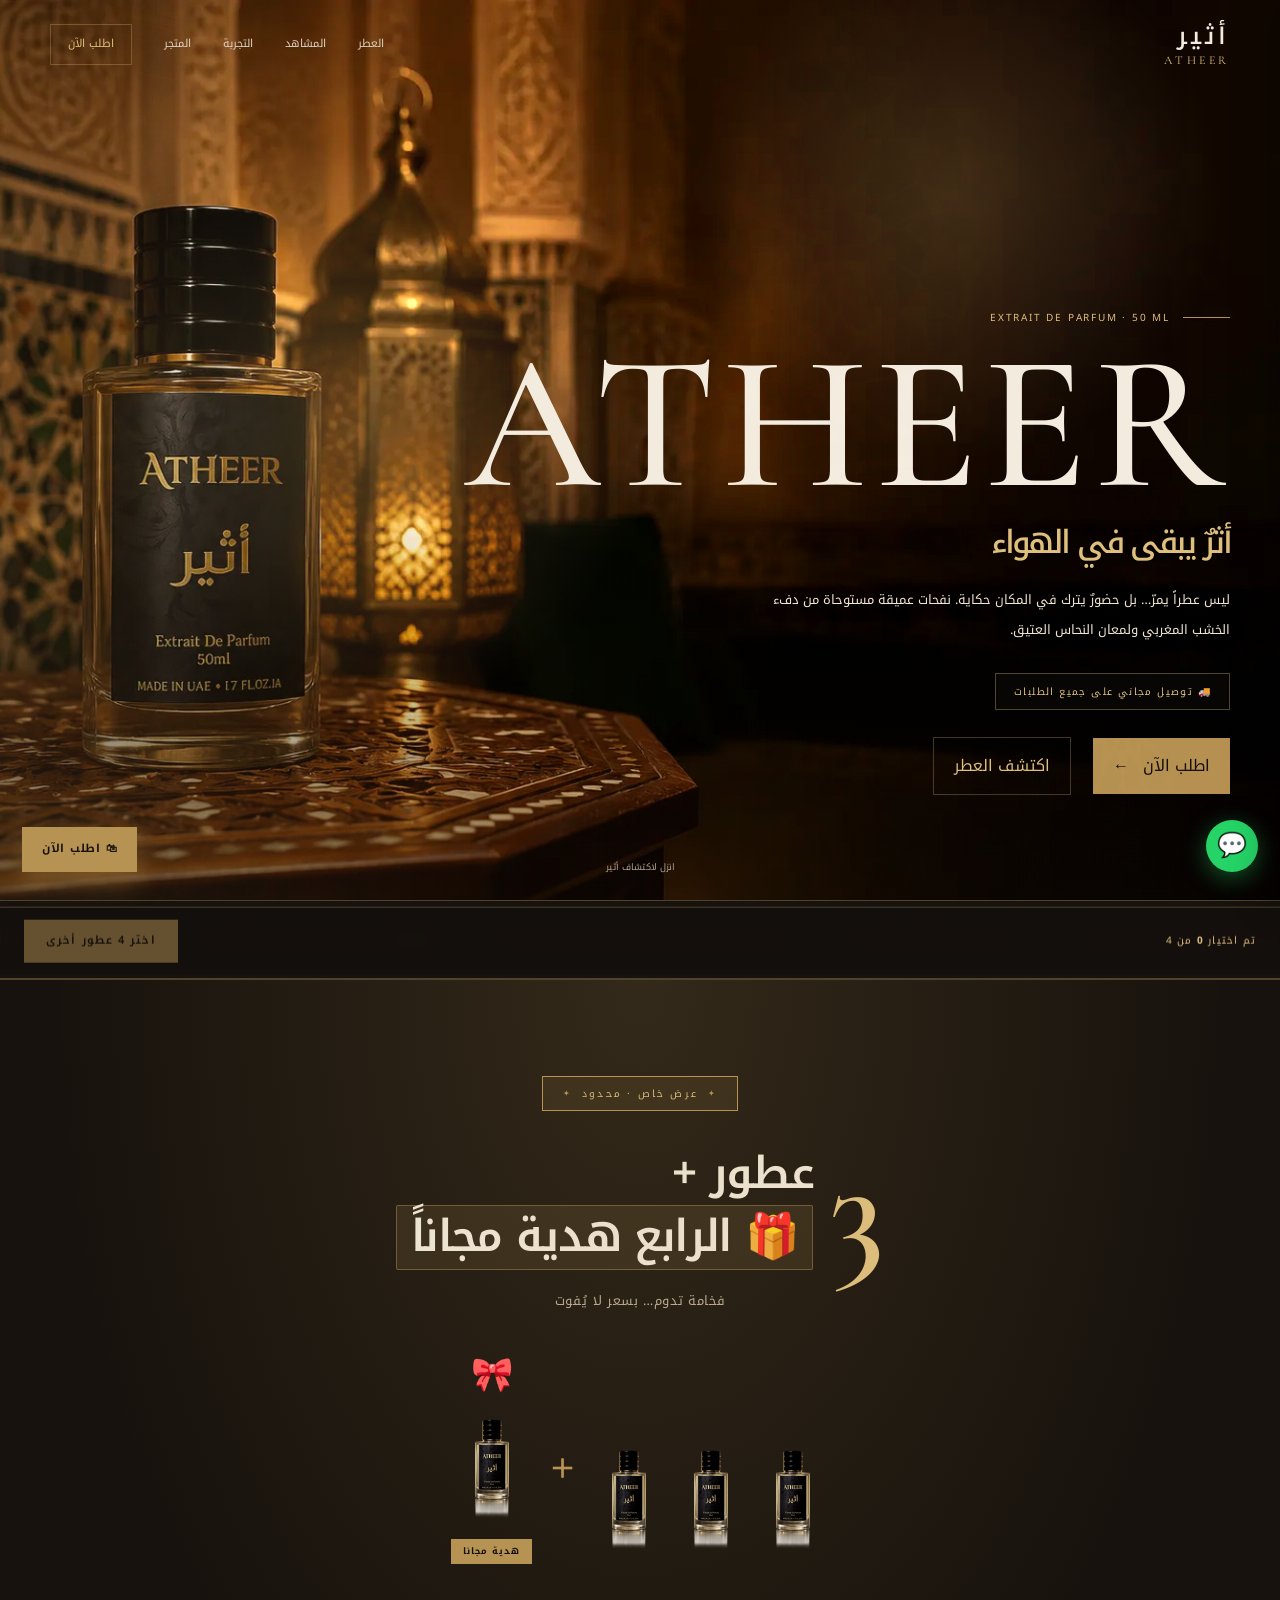
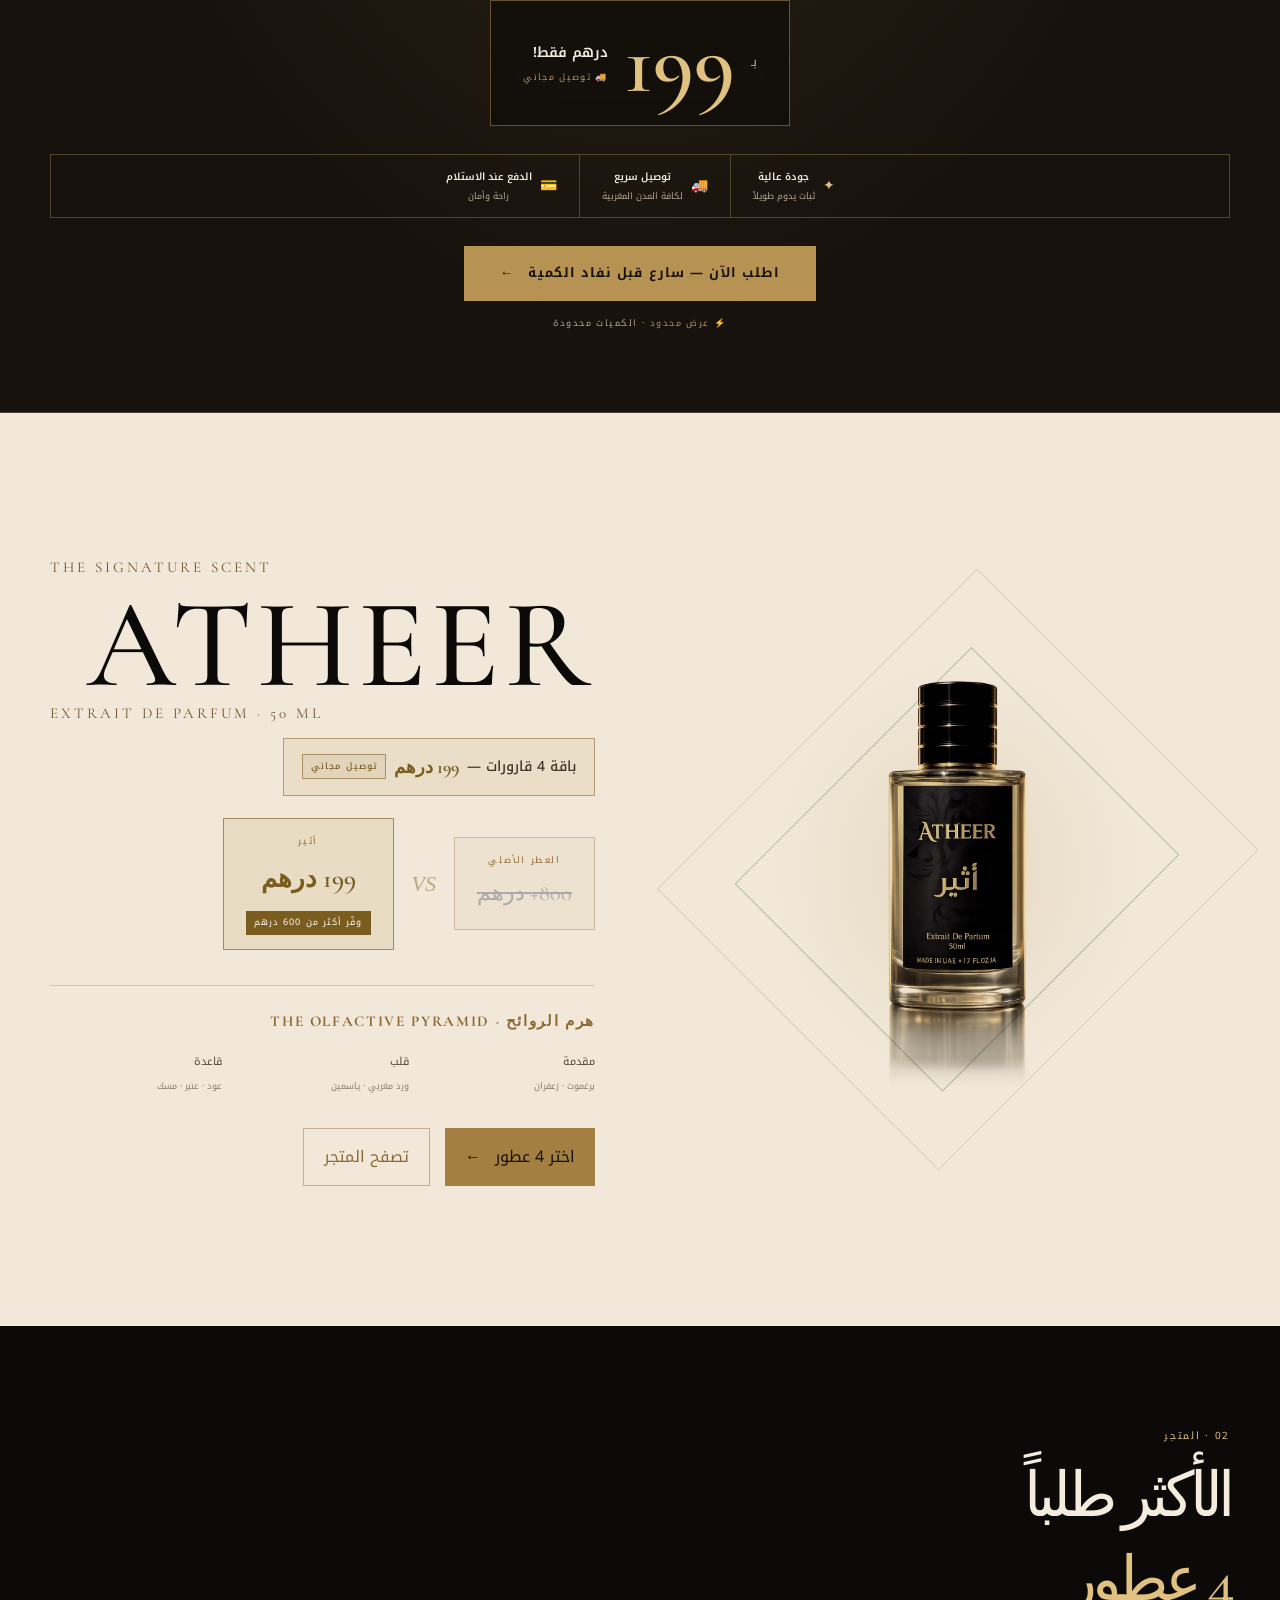
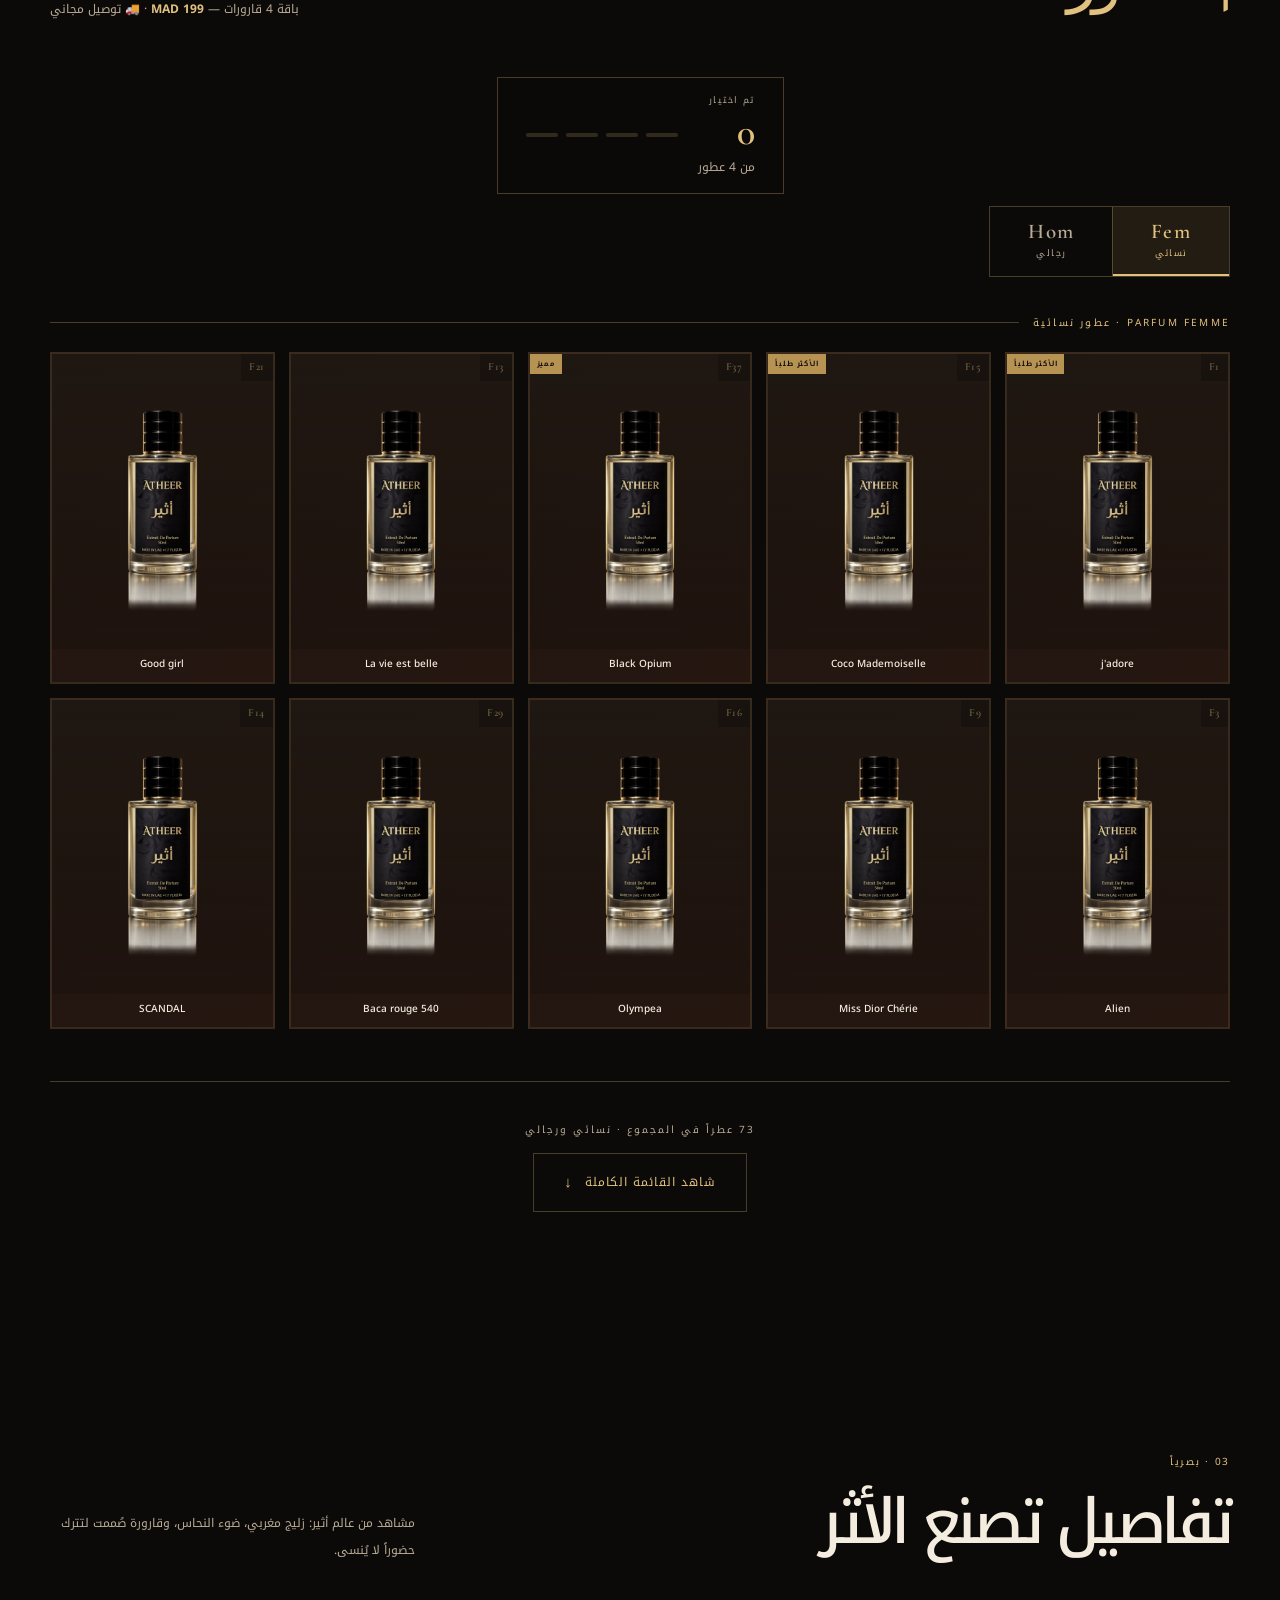
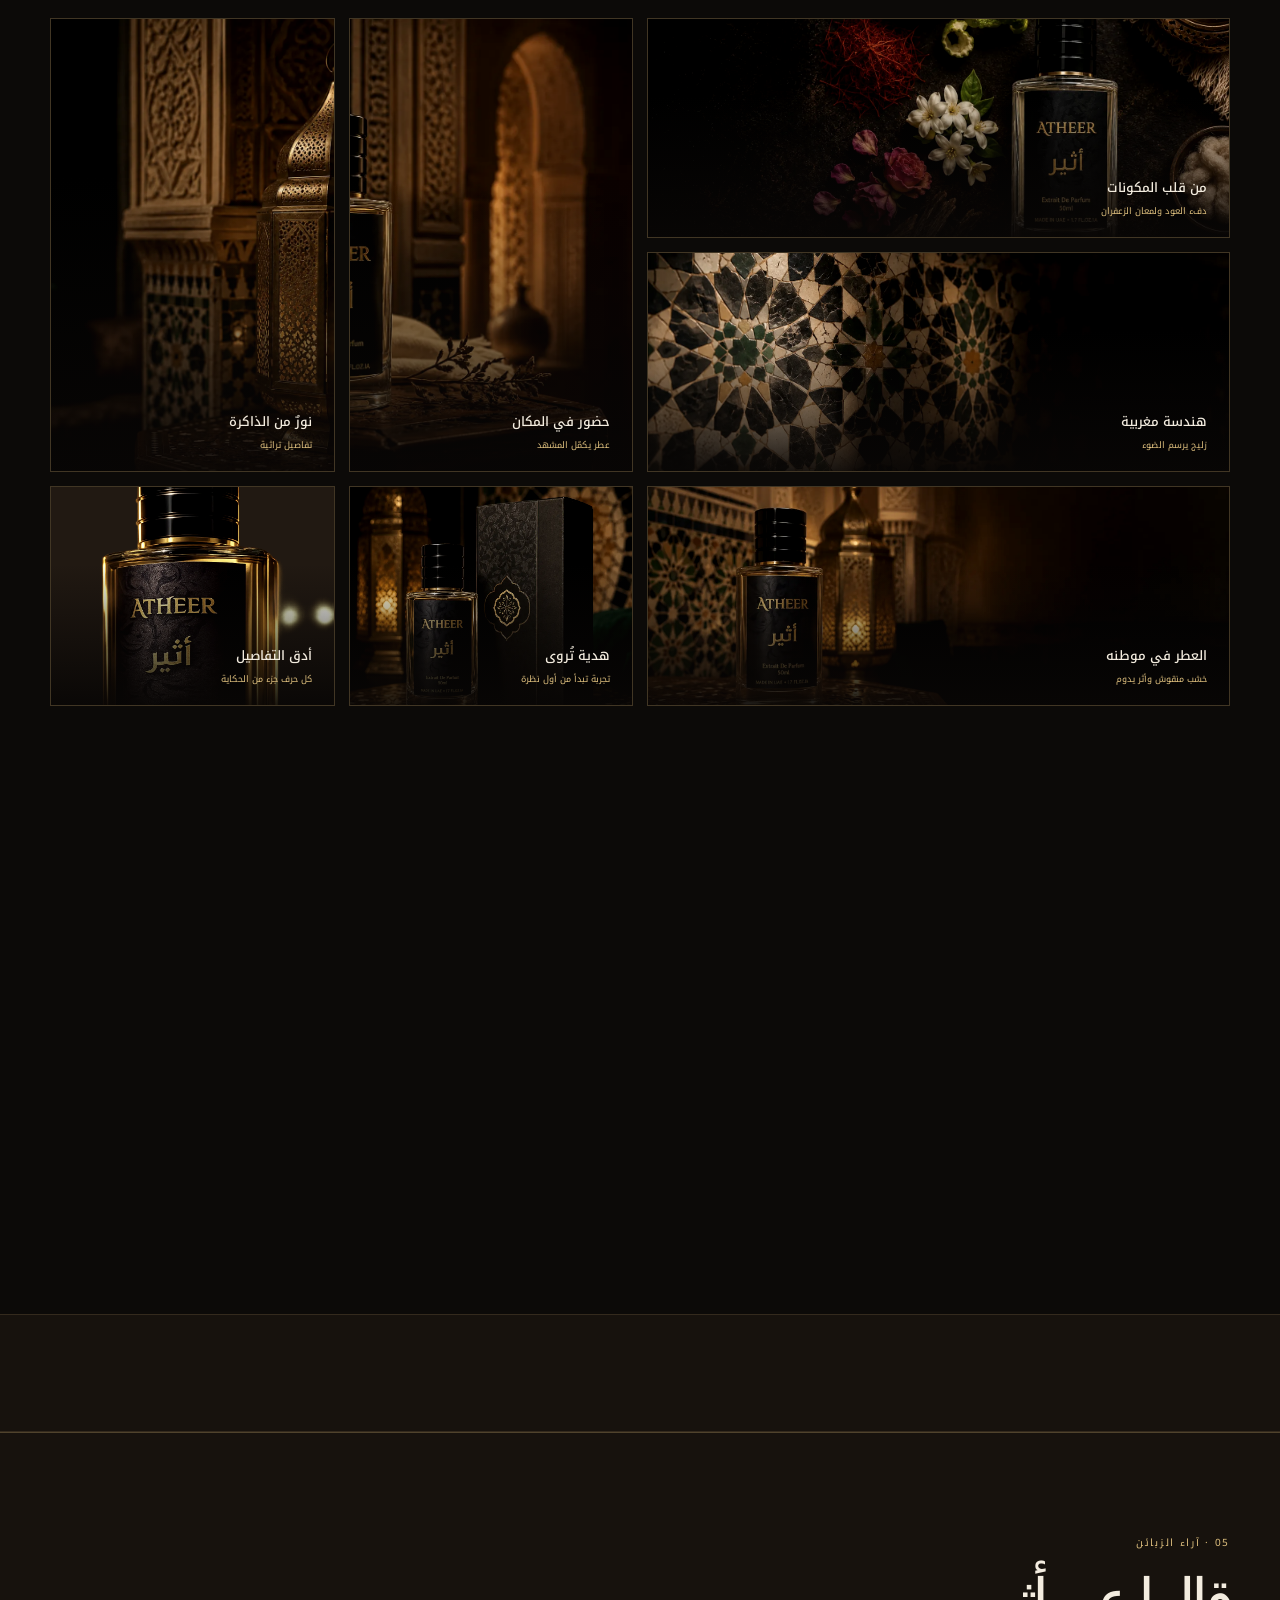
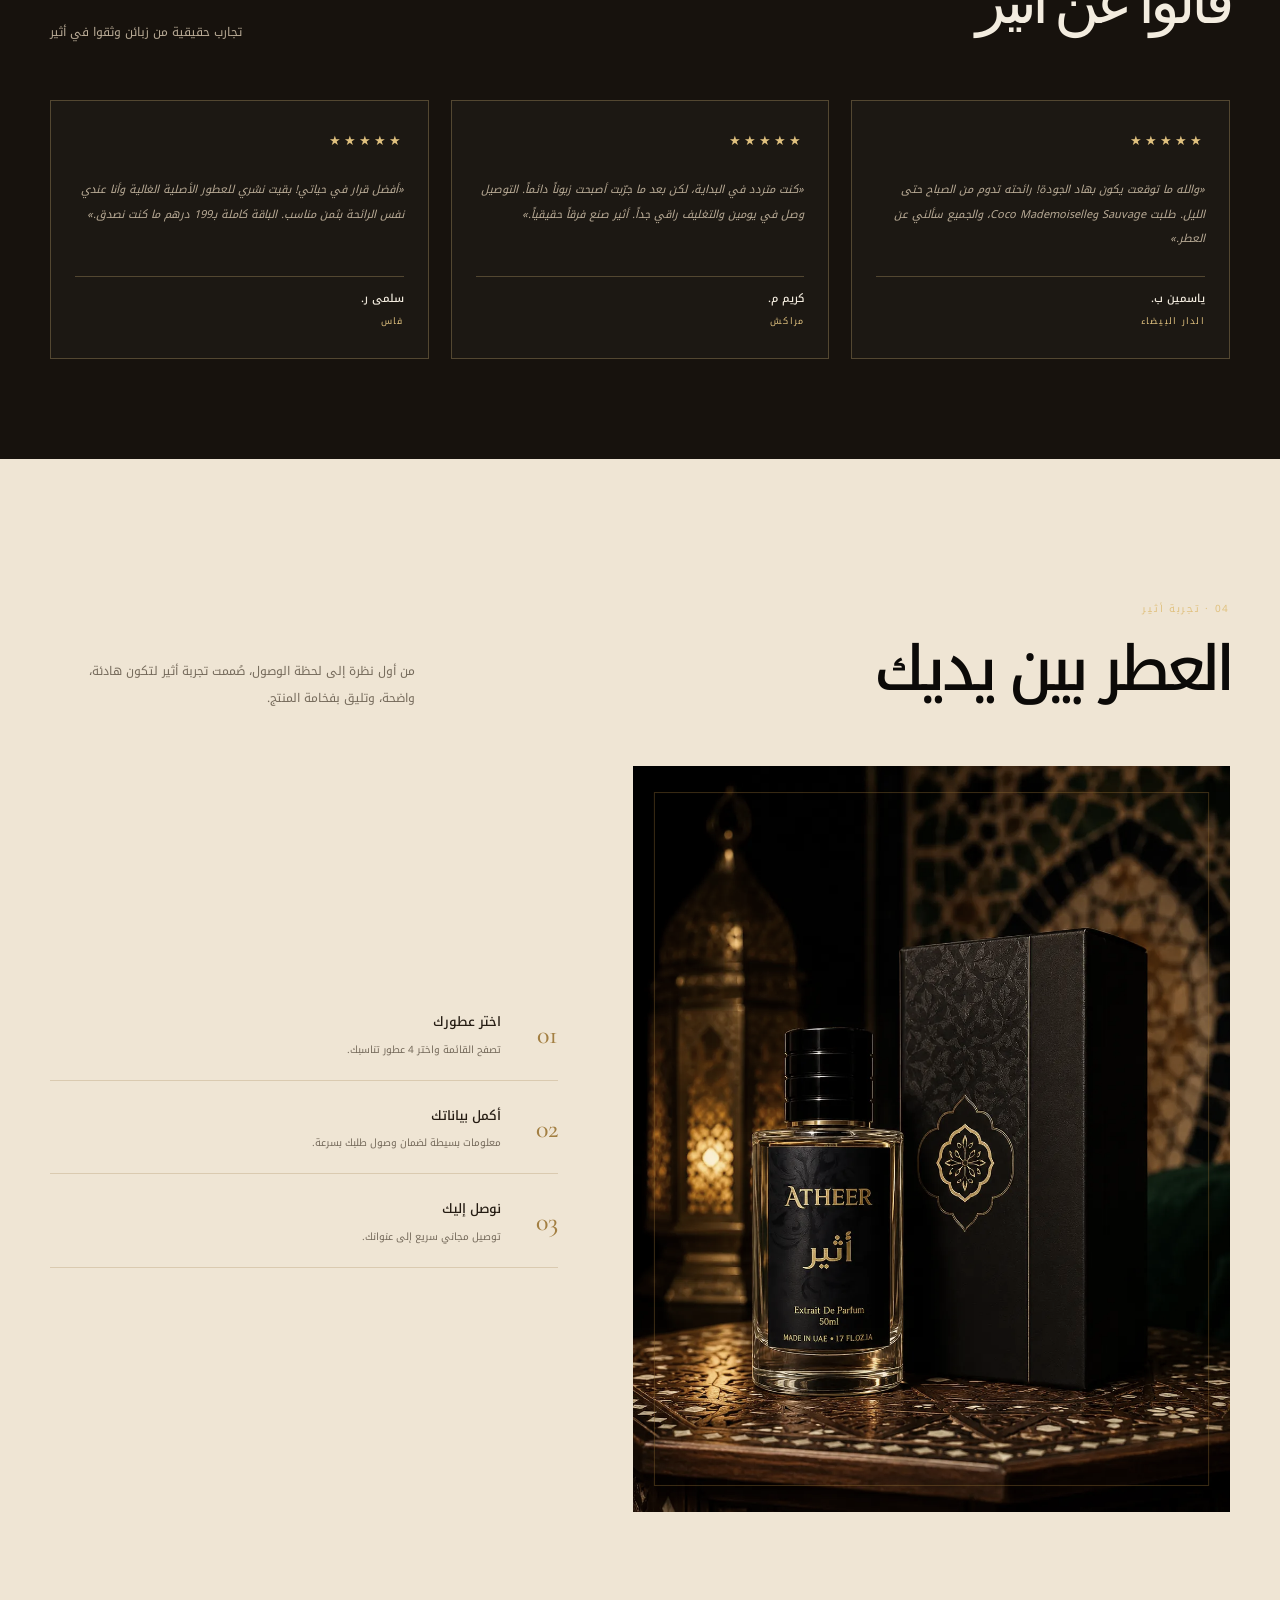
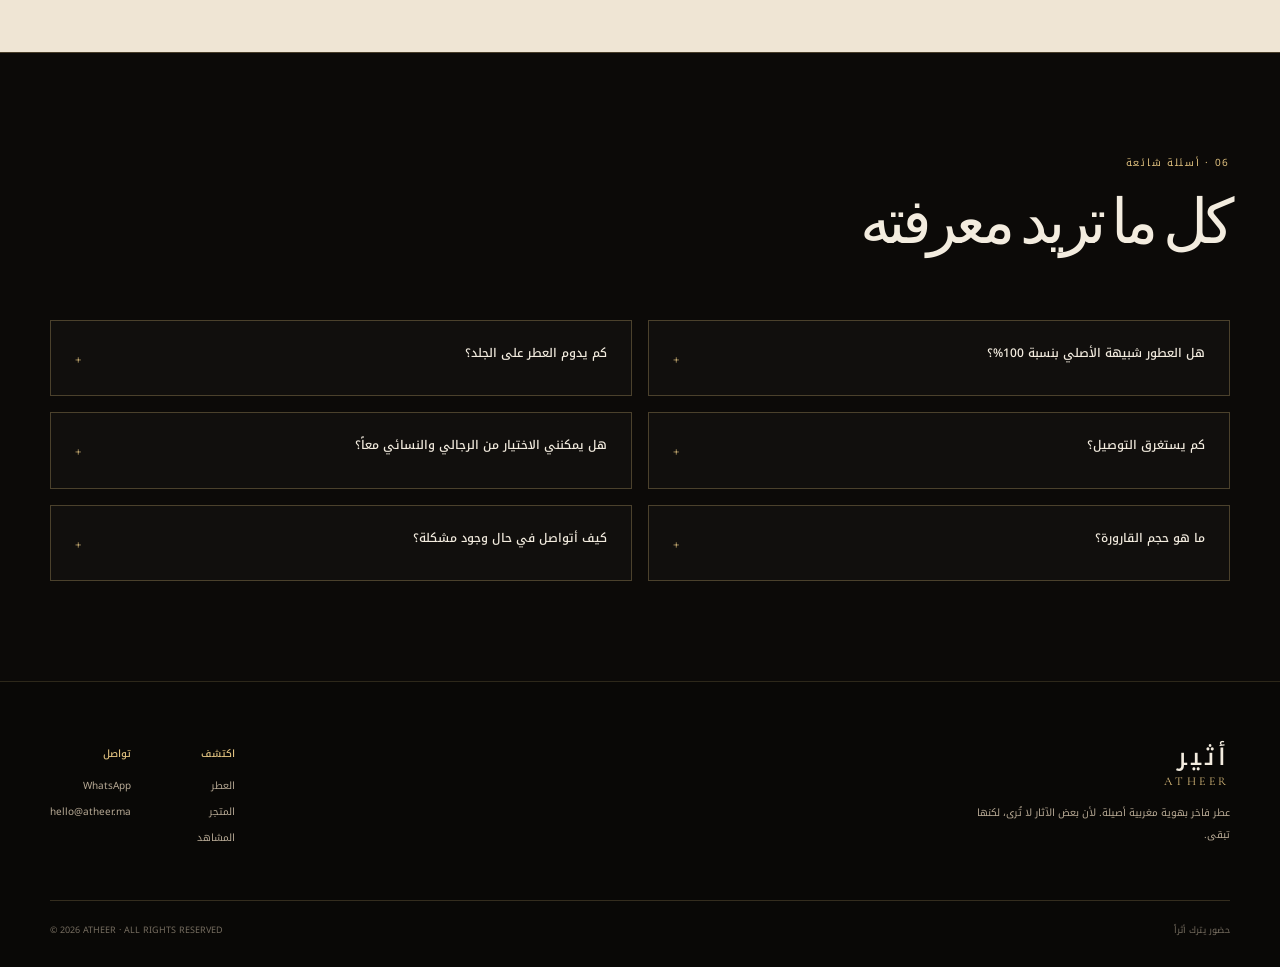
==== commit 9d026cd8: "إضافة قسم عرض خاص: 3 عطور + هدية مجانية بـ199 درهم" ====
--- a/index.html
+++ b/index.html
@@ -328,6 +328,42 @@
       .order-submit-btn { width:100%; padding:15px; background:var(--gold); color:#17100a; font-family:"Noto Kufi Arabic",sans-serif; font-size:13px; font-weight:700; letter-spacing:.1em; transition:background .25s,transform .2s; display:flex; align-items:center; justify-content:center; gap:10px; margin-top:6px; }
       .order-submit-btn:hover { background:var(--gold-light); transform:translateY(-1px); }
       .order-submit-btn:disabled { opacity:.5; cursor:not-allowed; transform:none; }
+
+      /* ════════ SPECIAL OFFER SECTION ════════ */
+      .special-offer { position:relative; padding:96px 0 80px; background:var(--ink-soft); border-top:1px solid var(--line); border-bottom:1px solid var(--line); overflow:hidden; text-align:center; }
+      .special-offer::before { position:absolute; inset:0; background:radial-gradient(ellipse at 50% 0%,rgba(183,147,83,.18),transparent 65%); content:""; pointer-events:none; }
+      .offer-badge { display:inline-flex; align-items:center; gap:10px; padding:7px 20px; border:1px solid var(--gold); background:rgba(183,147,83,.12); color:var(--gold-light); font-size:10px; letter-spacing:.22em; text-transform:uppercase; margin-bottom:28px; }
+      .offer-badge::before,.offer-badge::after { content:"✦"; color:var(--gold); font-size:8px; }
+      .offer-headline { display:flex; align-items:center; justify-content:center; gap:16px; flex-wrap:wrap; margin-bottom:10px; }
+      .offer-big-num { font-family:"Cormorant Garamond",serif; font-size:clamp(72px,14vw,140px); font-weight:600; color:var(--gold-light); line-height:1; }
+      .offer-mid-text { display:flex; flex-direction:column; align-items:flex-start; gap:4px; }
+      .offer-mid-text span { font-size:clamp(22px,4.5vw,44px); font-weight:600; color:var(--cream); letter-spacing:-.03em; line-height:1.2; }
+      .offer-gift-tag { display:inline-flex; align-items:center; gap:8px; padding:5px 14px; background:rgba(183,147,83,.15); border:1px solid rgba(183,147,83,.45); color:var(--gold-light); font-size:clamp(13px,2.5vw,22px); font-weight:500; border-radius:2px; }
+      .offer-sub { color:var(--muted); font-size:13px; letter-spacing:.05em; margin:0 0 44px; }
+      .offer-bottles { display:flex; align-items:flex-end; justify-content:center; gap:0; margin-bottom:36px; flex-wrap:wrap; }
+      .offer-bottle-group { display:flex; align-items:flex-end; gap:-6px; }
+      .offer-bottle-group .ob { width:clamp(56px,8.5vw,90px); margin:0 -4px; filter:saturate(.85) contrast(1.07); drop-shadow(0 8px 20px rgba(0,0,0,.4)); transition:transform .3s; }
+      .offer-bottle-group .ob:hover { transform:translateY(-4px) scale(1.04); }
+      .offer-plus-sep { font-family:"Cormorant Garamond",serif; font-size:clamp(32px,6vw,58px); color:var(--gold); font-weight:600; padding:0 14px; align-self:center; }
+      .offer-gift-wrap { position:relative; display:flex; flex-direction:column; align-items:center; gap:6px; }
+      .offer-gift-wrap .ob { width:clamp(56px,8.5vw,90px); filter:saturate(.85) contrast(1.07); }
+      .offer-gift-ribbon { font-size:clamp(22px,4vw,34px); line-height:1; }
+      .offer-gift-pill { display:inline-flex; padding:4px 12px; background:var(--gold); color:#17100a; font-size:9px; font-weight:700; letter-spacing:.12em; white-space:nowrap; }
+      .offer-price-wrap { display:inline-flex; align-items:center; gap:16px; padding:18px 32px; border:1px solid rgba(183,147,83,.5); background:rgba(12,10,8,.6); backdrop-filter:blur(12px); margin-bottom:28px; flex-wrap:wrap; justify-content:center; }
+      .offer-price-pre { color:var(--muted); font-size:13px; }
+      .offer-price-num { font-family:"Cormorant Garamond",serif; font-size:clamp(54px,10vw,88px); font-weight:600; color:var(--gold-light); line-height:1; }
+      .offer-price-unit { display:flex; flex-direction:column; align-items:flex-start; gap:2px; }
+      .offer-price-unit span { color:var(--cream); font-size:14px; font-weight:600; }
+      .offer-price-unit small { color:var(--gold); font-size:9px; letter-spacing:.15em; }
+      .offer-trust { display:flex; align-items:center; justify-content:center; gap:0; flex-wrap:wrap; border:1px solid var(--line); margin-bottom:28px; }
+      .ot-item { display:flex; align-items:center; gap:8px; padding:12px 22px; color:#c9bba8; font-size:10px; border-left:1px solid var(--line); }
+      .ot-item:last-child { border-left:0; }
+      .ot-icon { color:var(--gold-light); font-size:14px; flex-shrink:0; }
+      .ot-texts b { display:block; font-size:10px; font-weight:600; color:var(--cream); }
+      .ot-texts small { font-size:9px; color:var(--muted); }
+      .offer-cta { padding:15px 36px; font-size:13px; font-weight:700; letter-spacing:.08em; }
+      .offer-urgency { display:block; margin-top:14px; color:var(--muted); font-size:9px; letter-spacing:.16em; text-transform:uppercase; }
+      .offer-urgency span { color:var(--gold); }
 
       /* ════════ RESPONSIVE ════════ */
       @media (max-width:850px) {
@@ -449,6 +485,11 @@
         .price-compare { gap:10px; }
         .pc-item { padding:11px 16px; }
         .wa-float { bottom:72px; right:14px; width:46px; height:46px; font-size:20px; }
+        .offer-trust { flex-direction:column; }
+        .ot-item { border-left:0; border-bottom:1px solid var(--line); width:100%; justify-content:flex-start; }
+        .ot-item:last-child { border-bottom:0; }
+        .offer-price-wrap { padding:14px 20px; }
+        .offer-bottles { gap:4px; }
       }
     </style>
   </head>
@@ -504,6 +545,67 @@
           <span>باقة 4 قارورات · 199 درهم · توصيل مجاني</span>
         </div>
       </div>
+
+      <!-- SPECIAL OFFER -->
+      <section class="special-offer" id="special-offer" aria-labelledby="offer-title">
+        <div class="container">
+          <div class="offer-badge" id="offer-title">عرض خاص · محدود</div>
+
+          <div class="offer-headline">
+            <span class="offer-big-num">3</span>
+            <div class="offer-mid-text">
+              <span>عطور +</span>
+              <span class="offer-gift-tag">🎁 الرابع هدية مجاناً</span>
+            </div>
+          </div>
+          <p class="offer-sub">فخامة تدوم… بسعر لا يُفوت</p>
+
+          <!-- Bottles visual -->
+          <div class="offer-bottles reveal">
+            <div class="offer-bottle-group">
+              <img class="ob" src="assets/webp/atheer-cutout.webp" alt="عطر أثير" />
+              <img class="ob" src="assets/webp/atheer-cutout.webp" alt="عطر أثير" />
+              <img class="ob" src="assets/webp/atheer-cutout.webp" alt="عطر أثير" />
+            </div>
+            <span class="offer-plus-sep">+</span>
+            <div class="offer-gift-wrap">
+              <span class="offer-gift-ribbon">🎀</span>
+              <img class="ob" src="assets/webp/atheer-cutout.webp" alt="هدية مجانية" />
+              <span class="offer-gift-pill">هدية مجانا</span>
+            </div>
+          </div>
+
+          <!-- Price -->
+          <div class="offer-price-wrap reveal">
+            <span class="offer-price-pre">بـ</span>
+            <span class="offer-price-num">199</span>
+            <div class="offer-price-unit">
+              <span>درهم فقط!</span>
+              <small>🚚 توصيل مجاني</small>
+            </div>
+          </div>
+
+          <!-- Trust icons -->
+          <div class="offer-trust reveal">
+            <div class="ot-item">
+              <span class="ot-icon">✦</span>
+              <div class="ot-texts"><b>جودة عالية</b><small>ثبات يدوم طويلاً</small></div>
+            </div>
+            <div class="ot-item">
+              <span class="ot-icon">🚚</span>
+              <div class="ot-texts"><b>توصيل سريع</b><small>لكافة المدن المغربية</small></div>
+            </div>
+            <div class="ot-item">
+              <span class="ot-icon">💳</span>
+              <div class="ot-texts"><b>الدفع عند الاستلام</b><small>راحة وأمان</small></div>
+            </div>
+          </div>
+
+          <!-- CTA -->
+          <a class="gold-button offer-cta reveal" href="#catalog">اطلب الآن — سارع قبل نفاد الكمية <span>←</span></a>
+          <span class="offer-urgency">⚡ <span>عرض محدود</span> · الكميات محدودة</span>
+        </div>
+      </section>
 
       <!-- PRODUCT -->
       <section class="section section-soft" id="perfume" aria-labelledby="perfume-title">
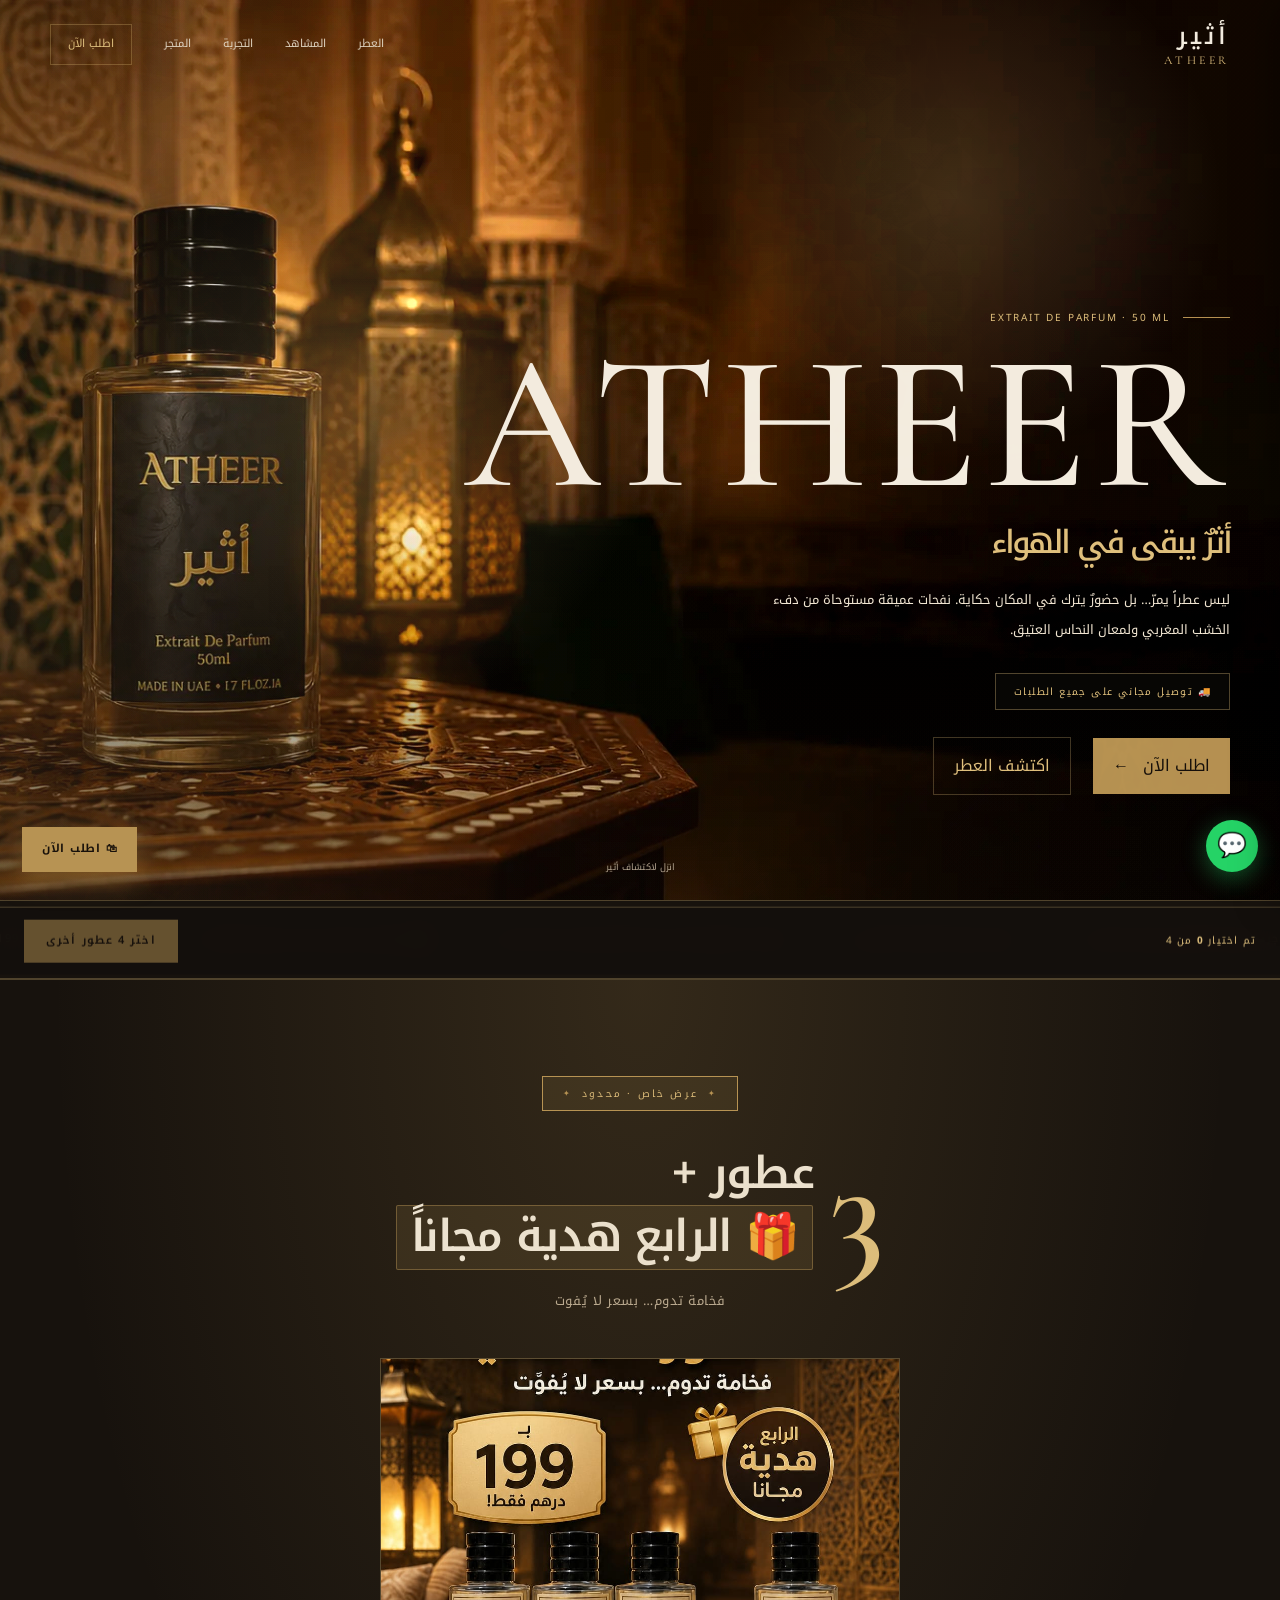
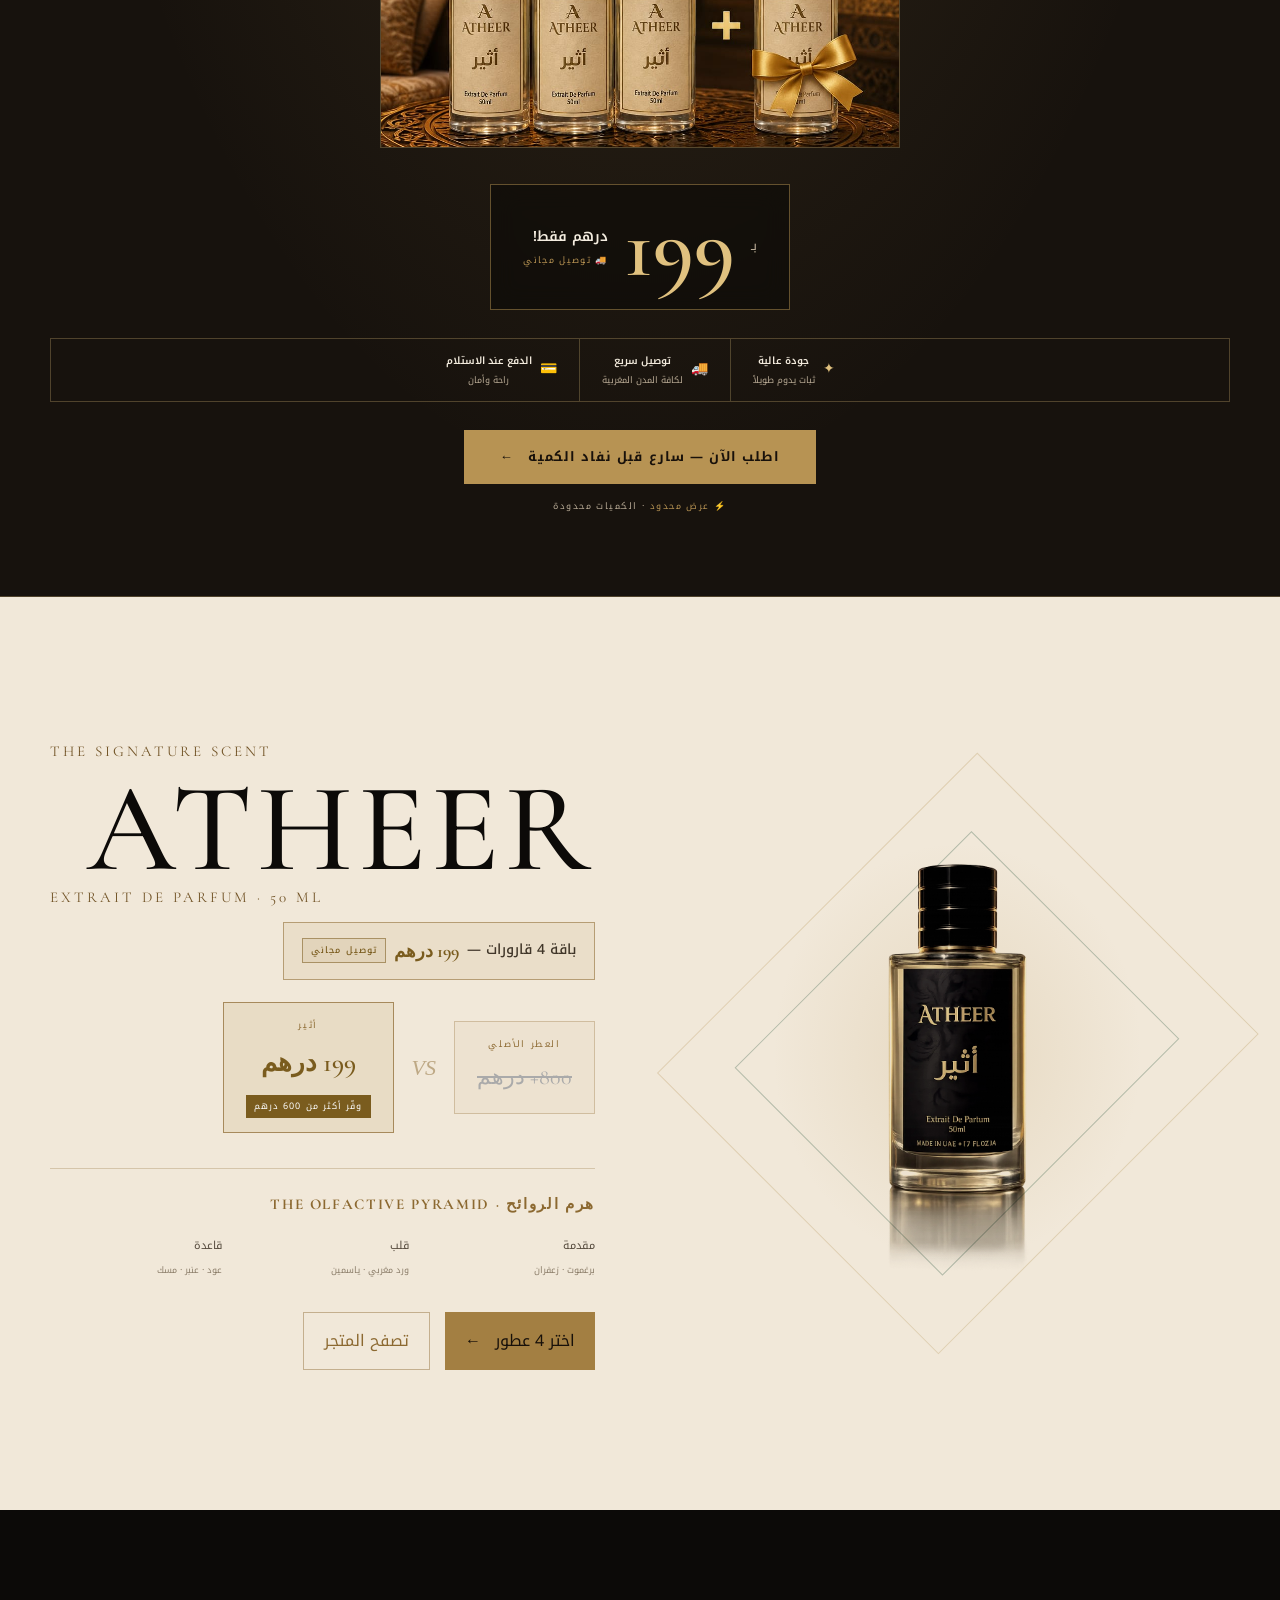
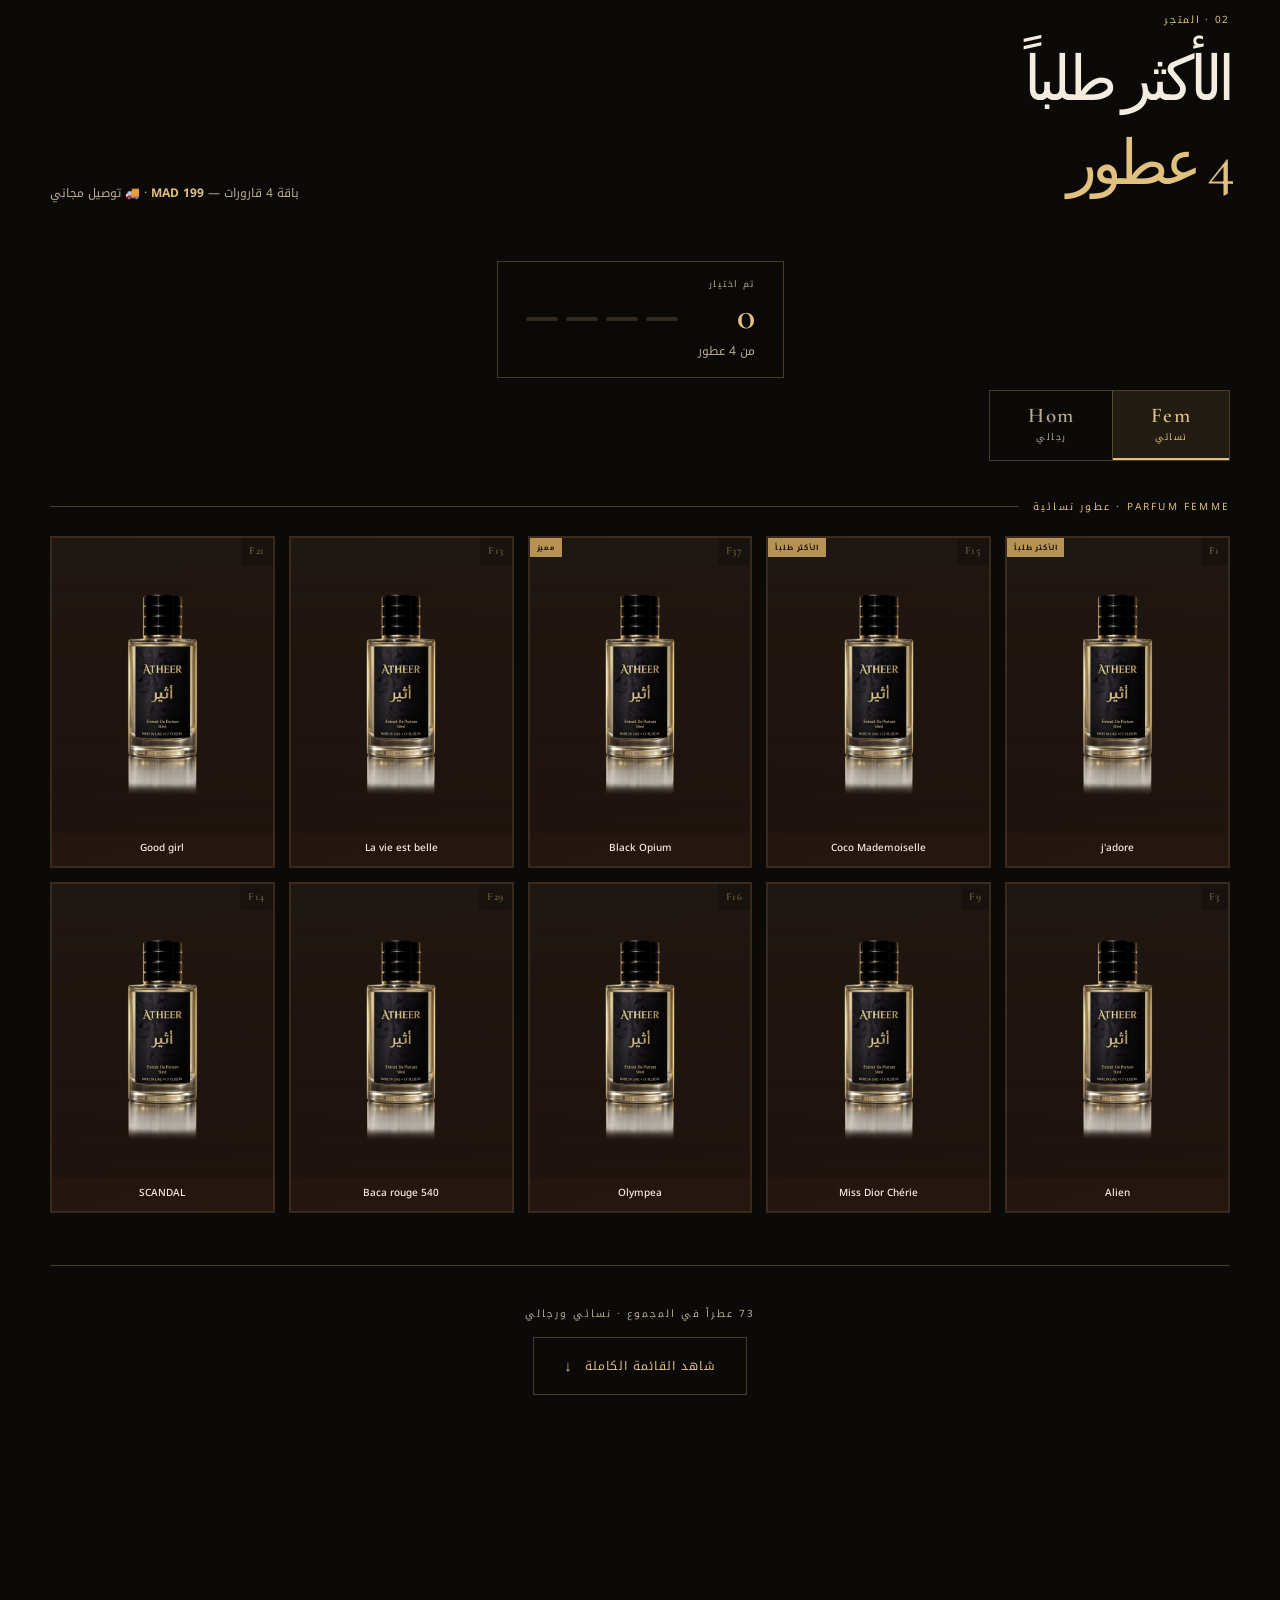
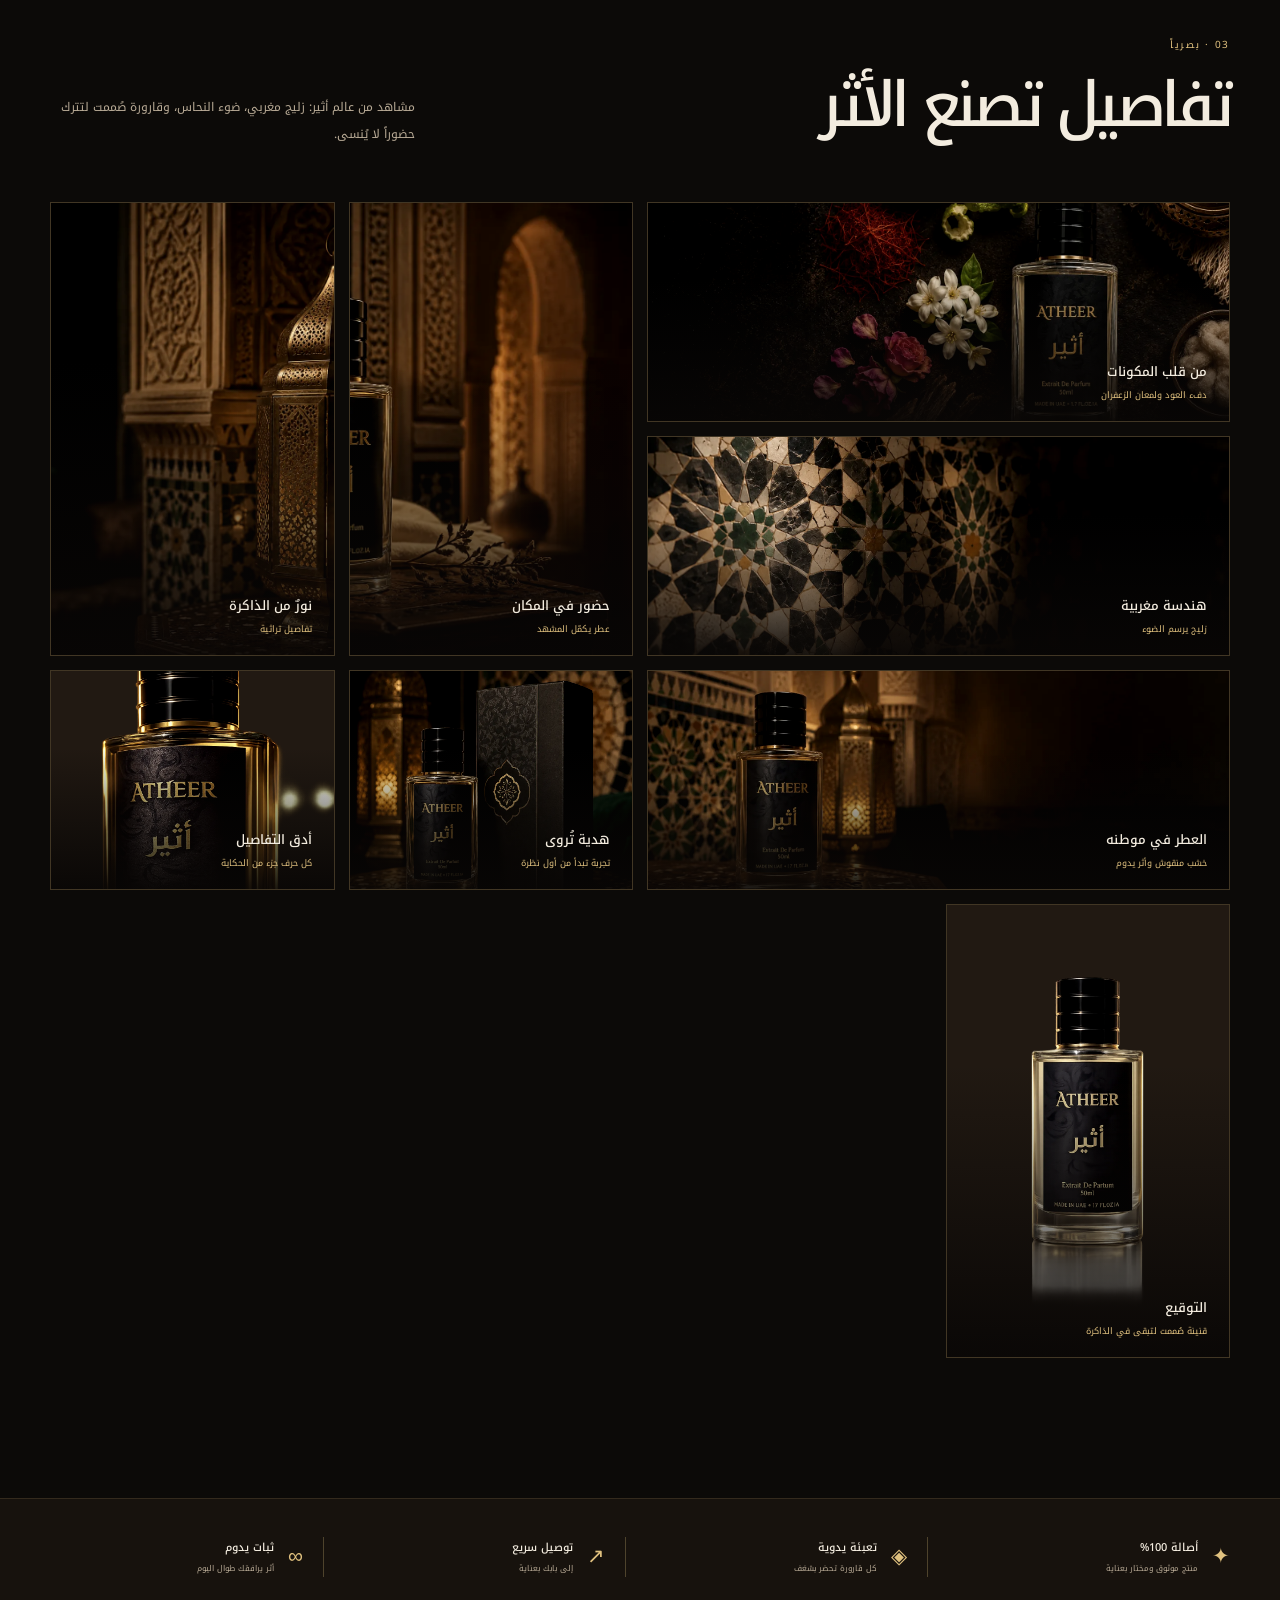
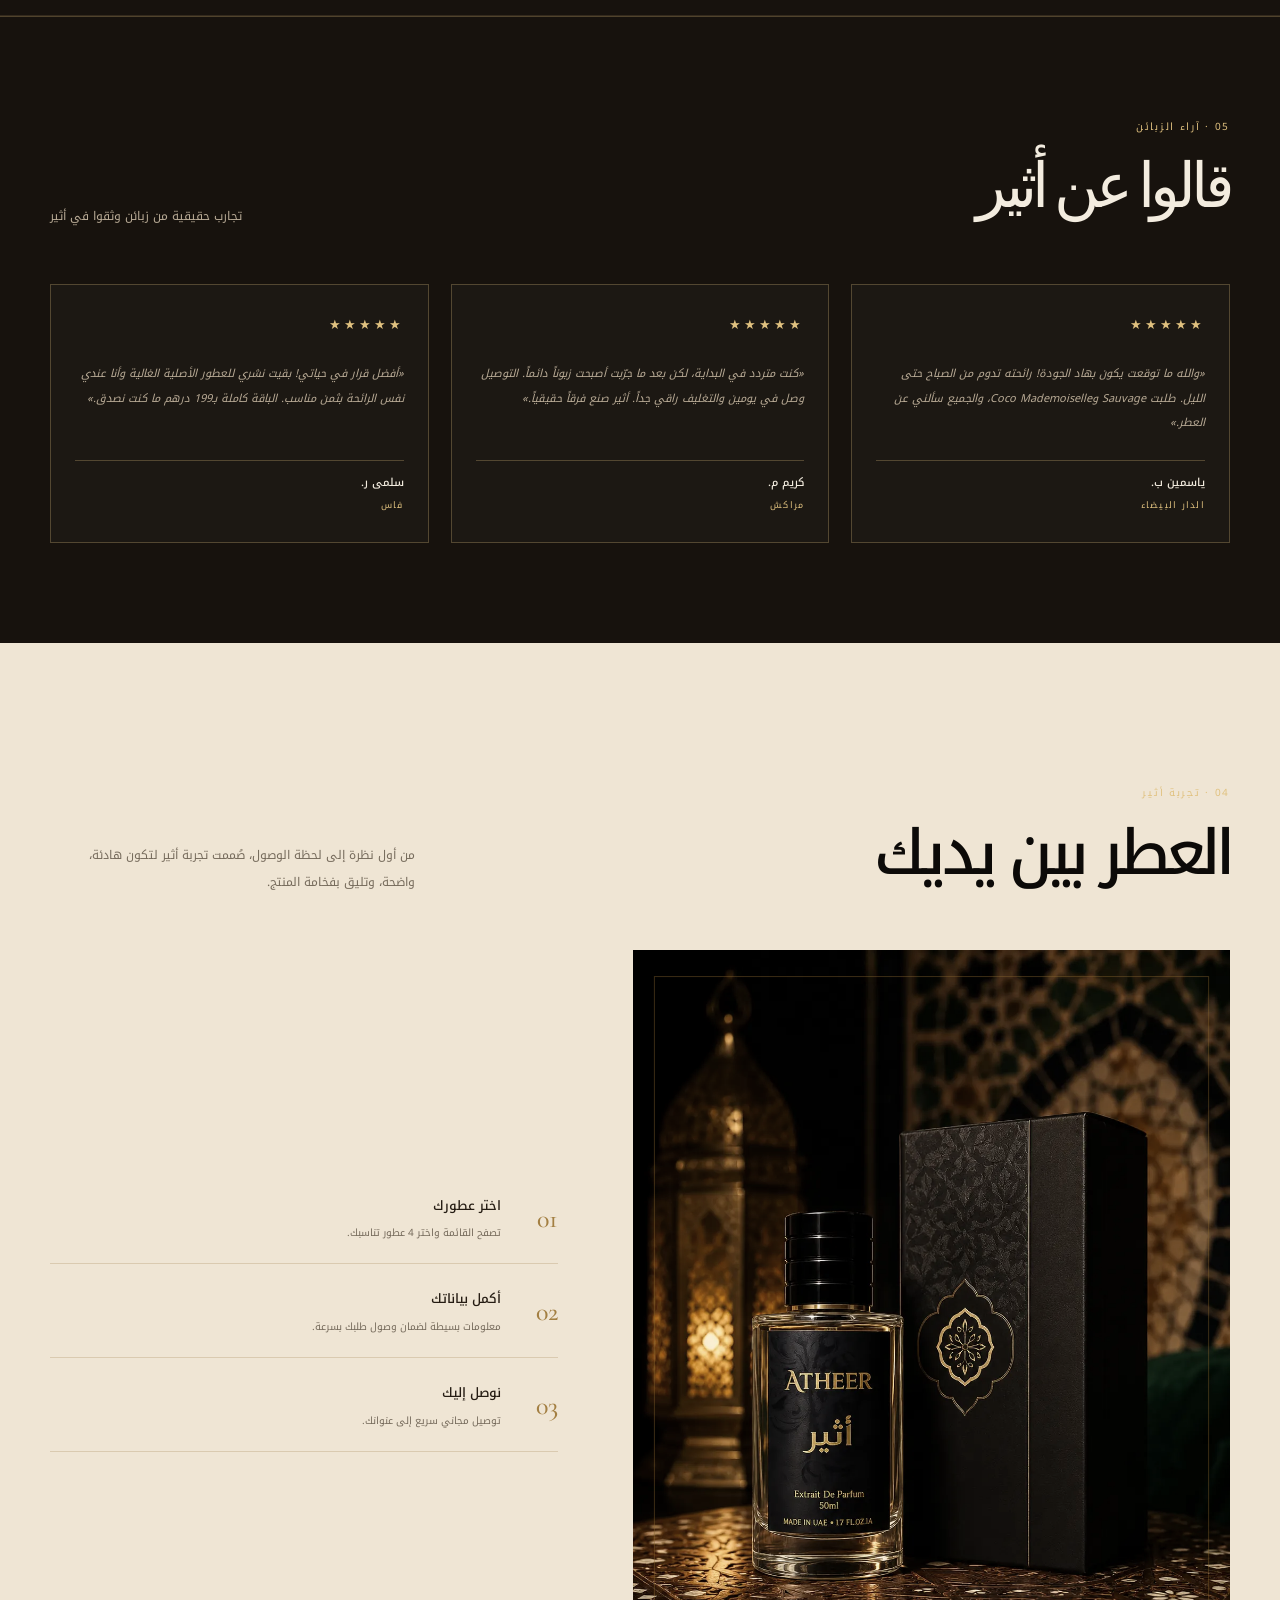
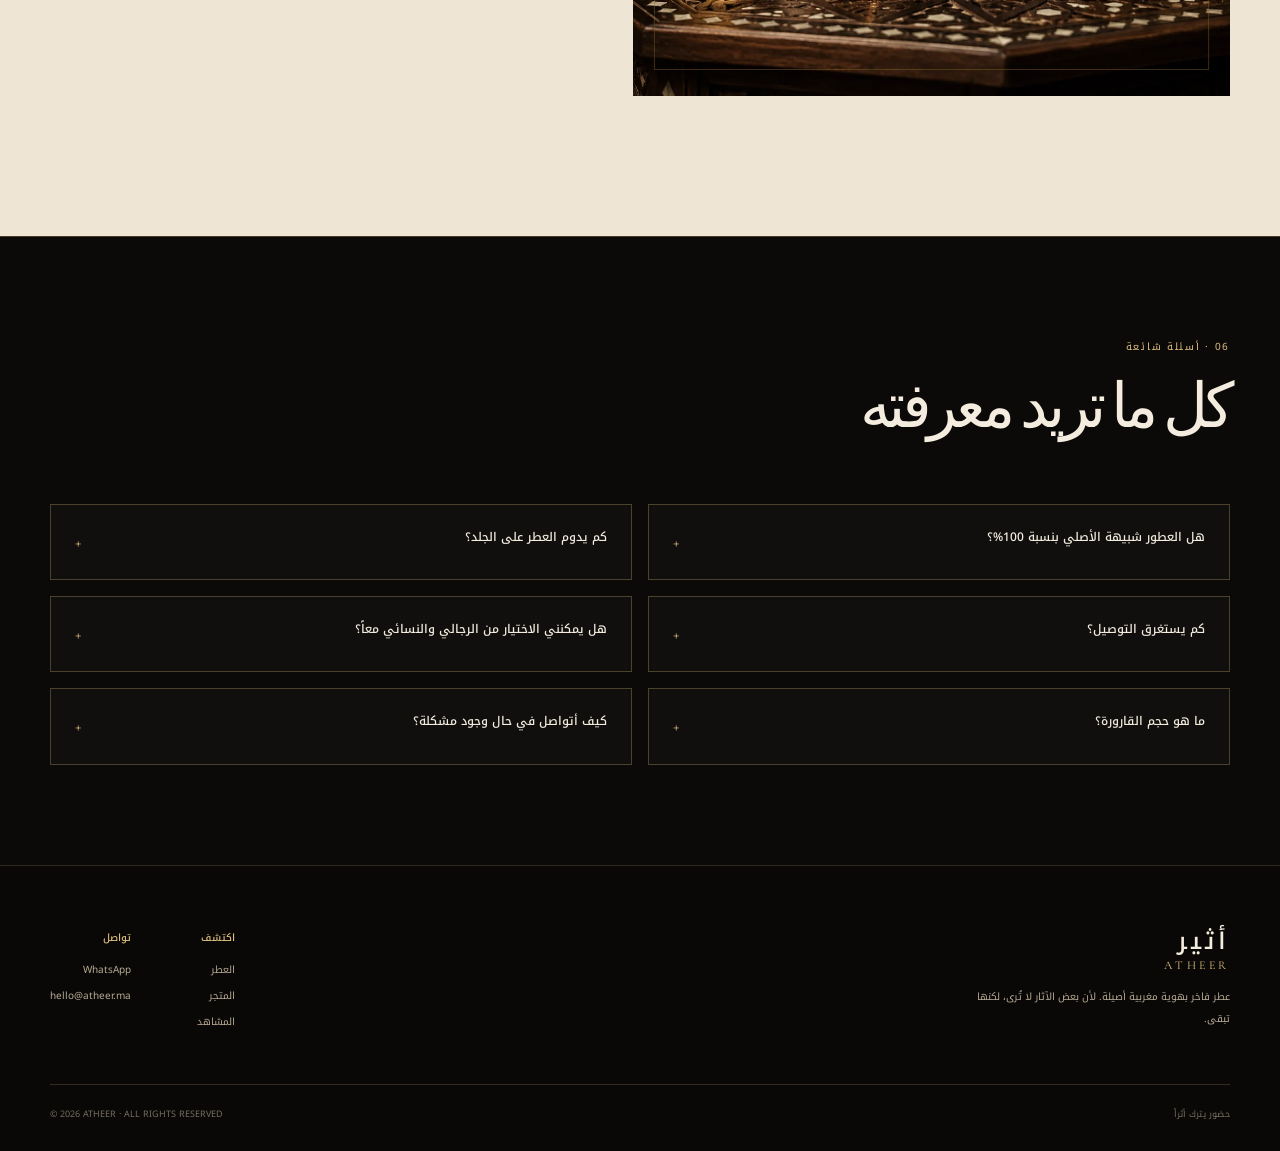
==== commit b3874cb6: "تحديث قسم العرض الخاص: عرض صورة القوارير الفعلية مع إبقاء التصميم" ====
--- a/index.html
+++ b/index.html
@@ -340,15 +340,26 @@
       .offer-mid-text span { font-size:clamp(22px,4.5vw,44px); font-weight:600; color:var(--cream); letter-spacing:-.03em; line-height:1.2; }
       .offer-gift-tag { display:inline-flex; align-items:center; gap:8px; padding:5px 14px; background:rgba(183,147,83,.15); border:1px solid rgba(183,147,83,.45); color:var(--gold-light); font-size:clamp(13px,2.5vw,22px); font-weight:500; border-radius:2px; }
       .offer-sub { color:var(--muted); font-size:13px; letter-spacing:.05em; margin:0 0 44px; }
-      .offer-bottles { display:flex; align-items:flex-end; justify-content:center; gap:0; margin-bottom:36px; flex-wrap:wrap; }
-      .offer-bottle-group { display:flex; align-items:flex-end; gap:-6px; }
-      .offer-bottle-group .ob { width:clamp(56px,8.5vw,90px); margin:0 -4px; filter:saturate(.85) contrast(1.07); drop-shadow(0 8px 20px rgba(0,0,0,.4)); transition:transform .3s; }
-      .offer-bottle-group .ob:hover { transform:translateY(-4px) scale(1.04); }
-      .offer-plus-sep { font-family:"Cormorant Garamond",serif; font-size:clamp(32px,6vw,58px); color:var(--gold); font-weight:600; padding:0 14px; align-self:center; }
-      .offer-gift-wrap { position:relative; display:flex; flex-direction:column; align-items:center; gap:6px; }
-      .offer-gift-wrap .ob { width:clamp(56px,8.5vw,90px); filter:saturate(.85) contrast(1.07); }
-      .offer-gift-ribbon { font-size:clamp(22px,4vw,34px); line-height:1; }
-      .offer-gift-pill { display:inline-flex; padding:4px 12px; background:var(--gold); color:#17100a; font-size:9px; font-weight:700; letter-spacing:.12em; white-space:nowrap; }
+      .offer-bottles { display:flex; align-items:flex-end; justify-content:center; gap:10px; margin-bottom:36px; flex-wrap:wrap; }
+      .offer-bottle-group { display:flex; align-items:flex-end; gap:10px; }
+      .offer-bottle-group .ob { width:clamp(68px,9vw,104px); filter:saturate(.88) contrast(1.08); transition:transform .35s; }
+      .offer-bottle-group .ob:hover { transform:translateY(-5px) scale(1.04); }
+      .offer-plus-sep { font-family:"Cormorant Garamond",serif; font-size:clamp(36px,7vw,64px); color:var(--gold); font-weight:600; padding:0 10px; align-self:center; line-height:1; }
+      .offer-gift-wrap { position:relative; display:flex; flex-direction:column; align-items:center; gap:0; }
+      .offer-gift-wrap .ob { width:clamp(68px,9vw,104px); filter:saturate(.88) contrast(1.08); }
+      .offer-gift-pill { display:inline-flex; padding:4px 12px; background:var(--gold); color:#17100a; font-size:9px; font-weight:700; letter-spacing:.12em; white-space:nowrap; margin-top:6px; }
+      /* Bottles image */
+      .offer-img-wrap { width:min(520px,100%); margin:0 auto 36px; border:1px solid var(--line); overflow:hidden; position:relative; aspect-ratio:4/3; }
+      .offer-main-img { width:100%; height:100%; object-fit:cover; object-position:center 62%; display:block; }
+      /* CSS Gold Bow Ribbon */
+      .offer-bow { position:relative; width:clamp(68px,9vw,104px); height:clamp(30px,5vw,46px); display:flex; align-items:center; justify-content:center; margin-bottom:0; flex-shrink:0; }
+      .offer-bow::before,.offer-bow::after { content:""; position:absolute; top:50%; border-radius:50%; background:linear-gradient(135deg,#f0d078 0%,#b79353 40%,#e0c17f 60%,#a07830 100%); box-shadow:0 2px 8px rgba(183,147,83,.5); }
+      .offer-bow::before { width:clamp(22px,3.5vw,36px); height:clamp(16px,2.5vw,26px); left:50%; transform:translate(-104%,-50%) rotate(-18deg); }
+      .offer-bow::after  { width:clamp(22px,3.5vw,36px); height:clamp(16px,2.5vw,26px); right:50%; transform:translate(104%,-50%) rotate(18deg); }
+      .offer-bow-knot { position:absolute; width:clamp(10px,1.5vw,14px); height:clamp(10px,1.5vw,14px); background:linear-gradient(135deg,#f5dc88,#b07a28); border-radius:50%; top:50%; left:50%; transform:translate(-50%,-50%); z-index:2; box-shadow:0 1px 6px rgba(183,147,83,.7); }
+      .offer-bow-tail-l,.offer-bow-tail-r { position:absolute; bottom:-8px; width:clamp(6px,1vw,10px); height:clamp(12px,2vw,18px); background:linear-gradient(180deg,#b79353,#8c6224); border-radius:0 0 3px 3px; }
+      .offer-bow-tail-l { left:calc(50% - clamp(10px,1.5vw,16px)); transform:rotate(-12deg); transform-origin:top center; }
+      .offer-bow-tail-r { right:calc(50% - clamp(10px,1.5vw,16px)); transform:rotate(12deg); transform-origin:top center; }
       .offer-price-wrap { display:inline-flex; align-items:center; gap:16px; padding:18px 32px; border:1px solid rgba(183,147,83,.5); background:rgba(12,10,8,.6); backdrop-filter:blur(12px); margin-bottom:28px; flex-wrap:wrap; justify-content:center; }
       .offer-price-pre { color:var(--muted); font-size:13px; }
       .offer-price-num { font-family:"Cormorant Garamond",serif; font-size:clamp(54px,10vw,88px); font-weight:600; color:var(--gold-light); line-height:1; }
@@ -560,19 +571,9 @@
           </div>
           <p class="offer-sub">فخامة تدوم… بسعر لا يُفوت</p>
 
-          <!-- Bottles visual -->
-          <div class="offer-bottles reveal">
-            <div class="offer-bottle-group">
-              <img class="ob" src="assets/webp/atheer-cutout.webp" alt="عطر أثير" />
-              <img class="ob" src="assets/webp/atheer-cutout.webp" alt="عطر أثير" />
-              <img class="ob" src="assets/webp/atheer-cutout.webp" alt="عطر أثير" />
-            </div>
-            <span class="offer-plus-sep">+</span>
-            <div class="offer-gift-wrap">
-              <span class="offer-gift-ribbon">🎀</span>
-              <img class="ob" src="assets/webp/atheer-cutout.webp" alt="هدية مجانية" />
-              <span class="offer-gift-pill">هدية مجانا</span>
-            </div>
+          <!-- Offer bottles (cropped from product image) -->
+          <div class="offer-img-wrap reveal">
+            <img class="offer-main-img" src="assets/special-offer.jpg" alt="3 عطور أثير + هدية مجانية" />
           </div>
 
           <!-- Price -->
